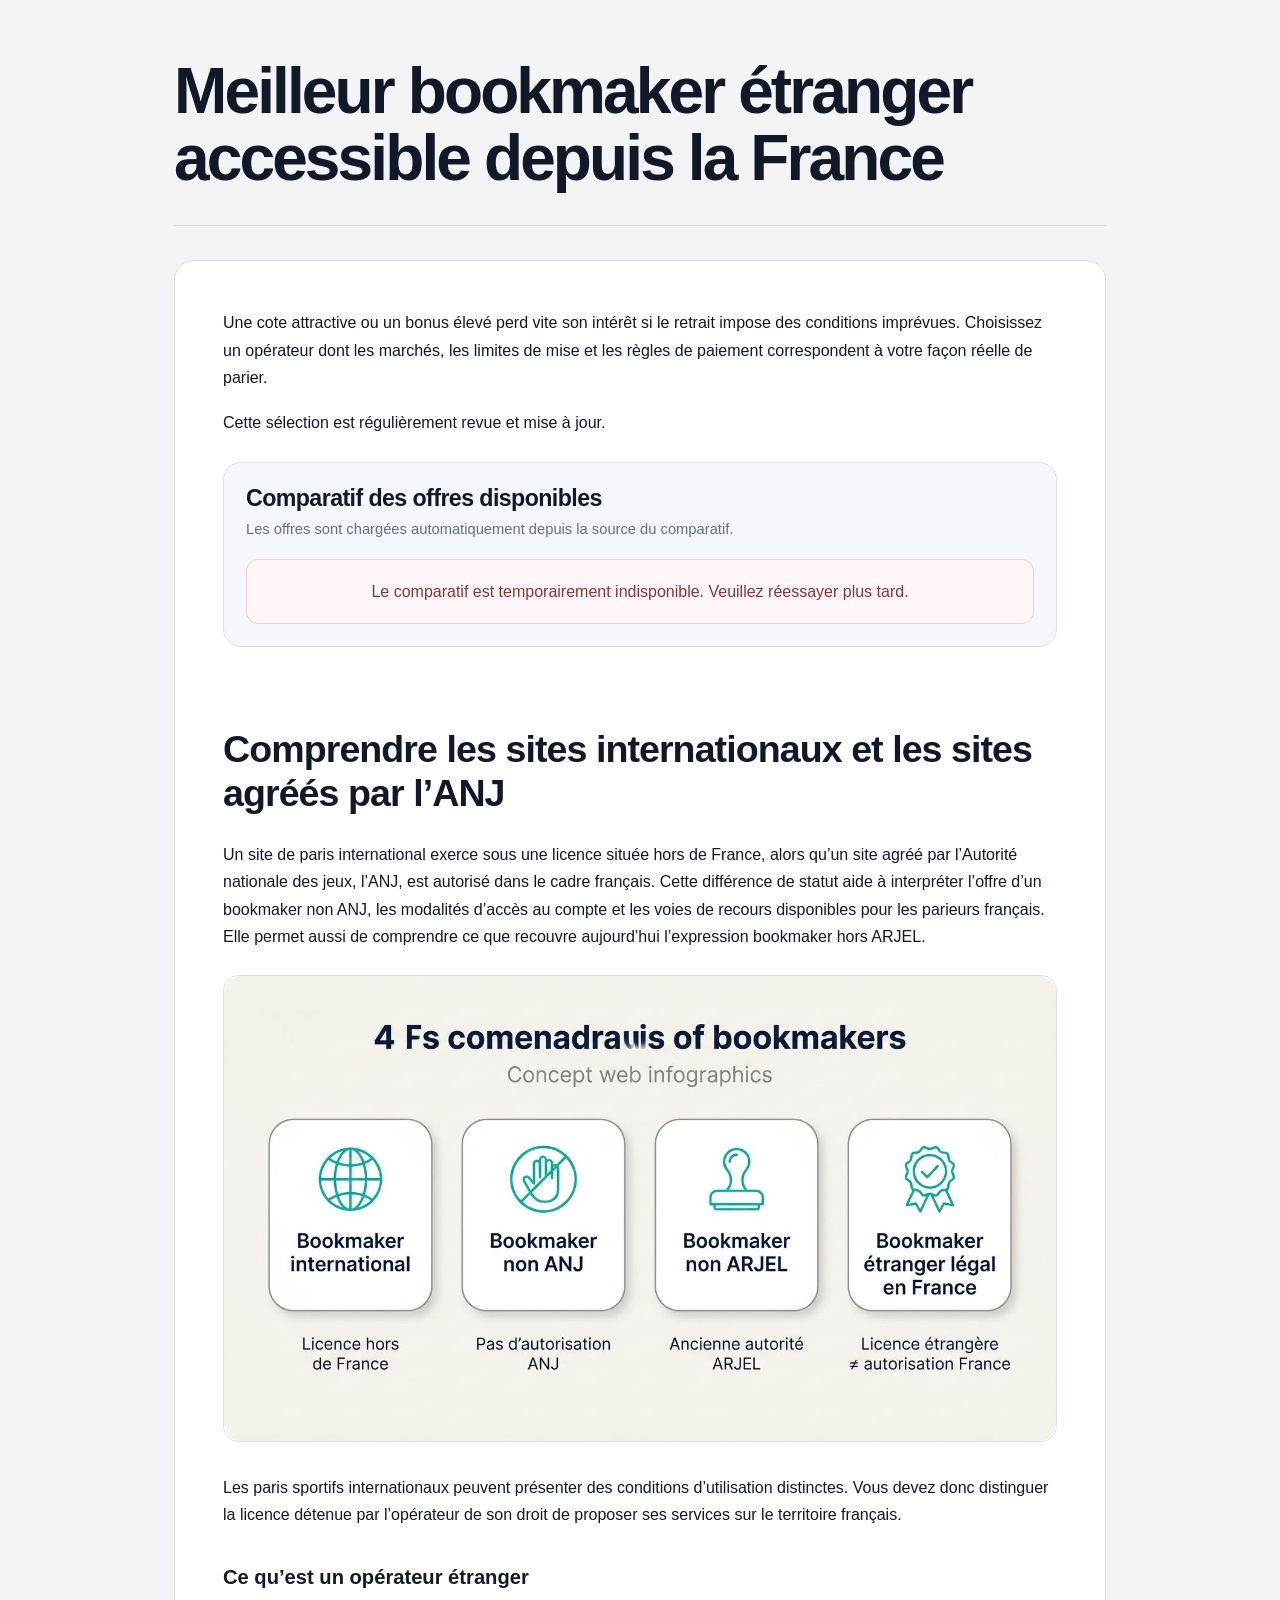
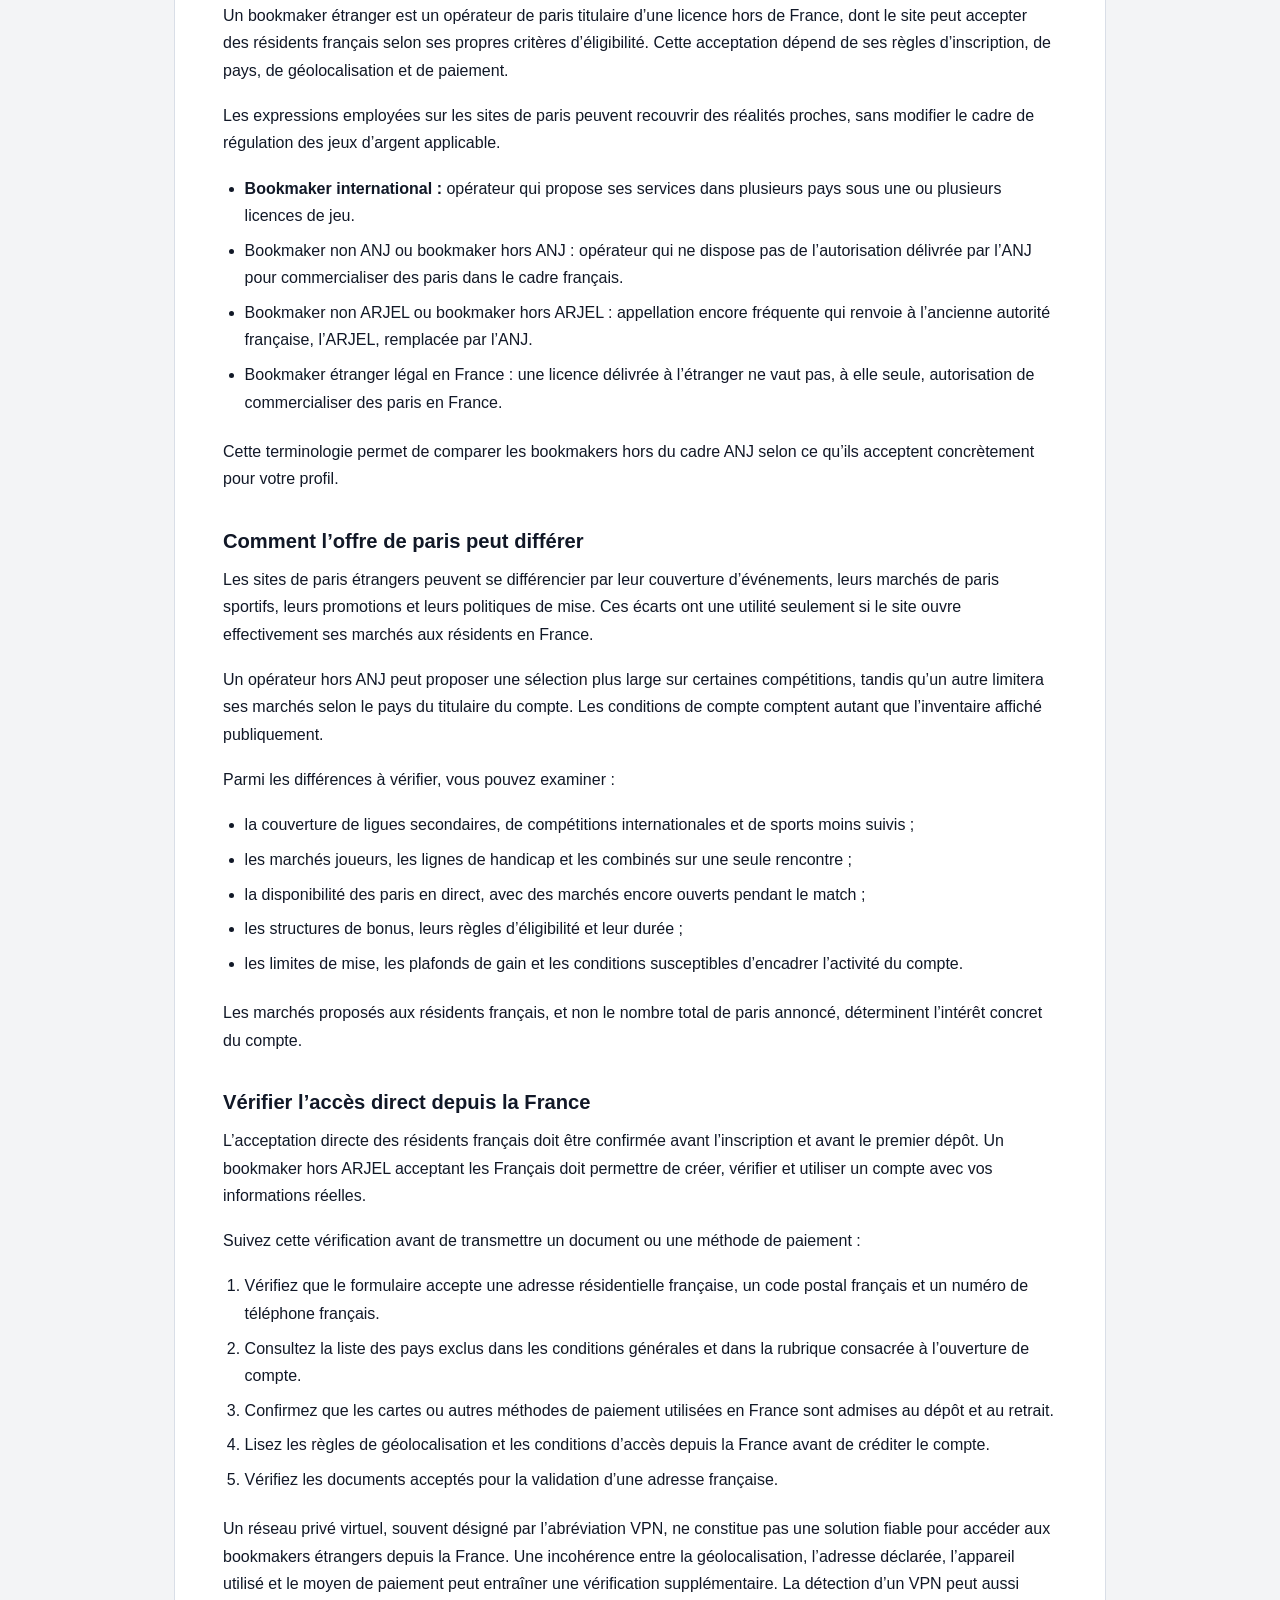
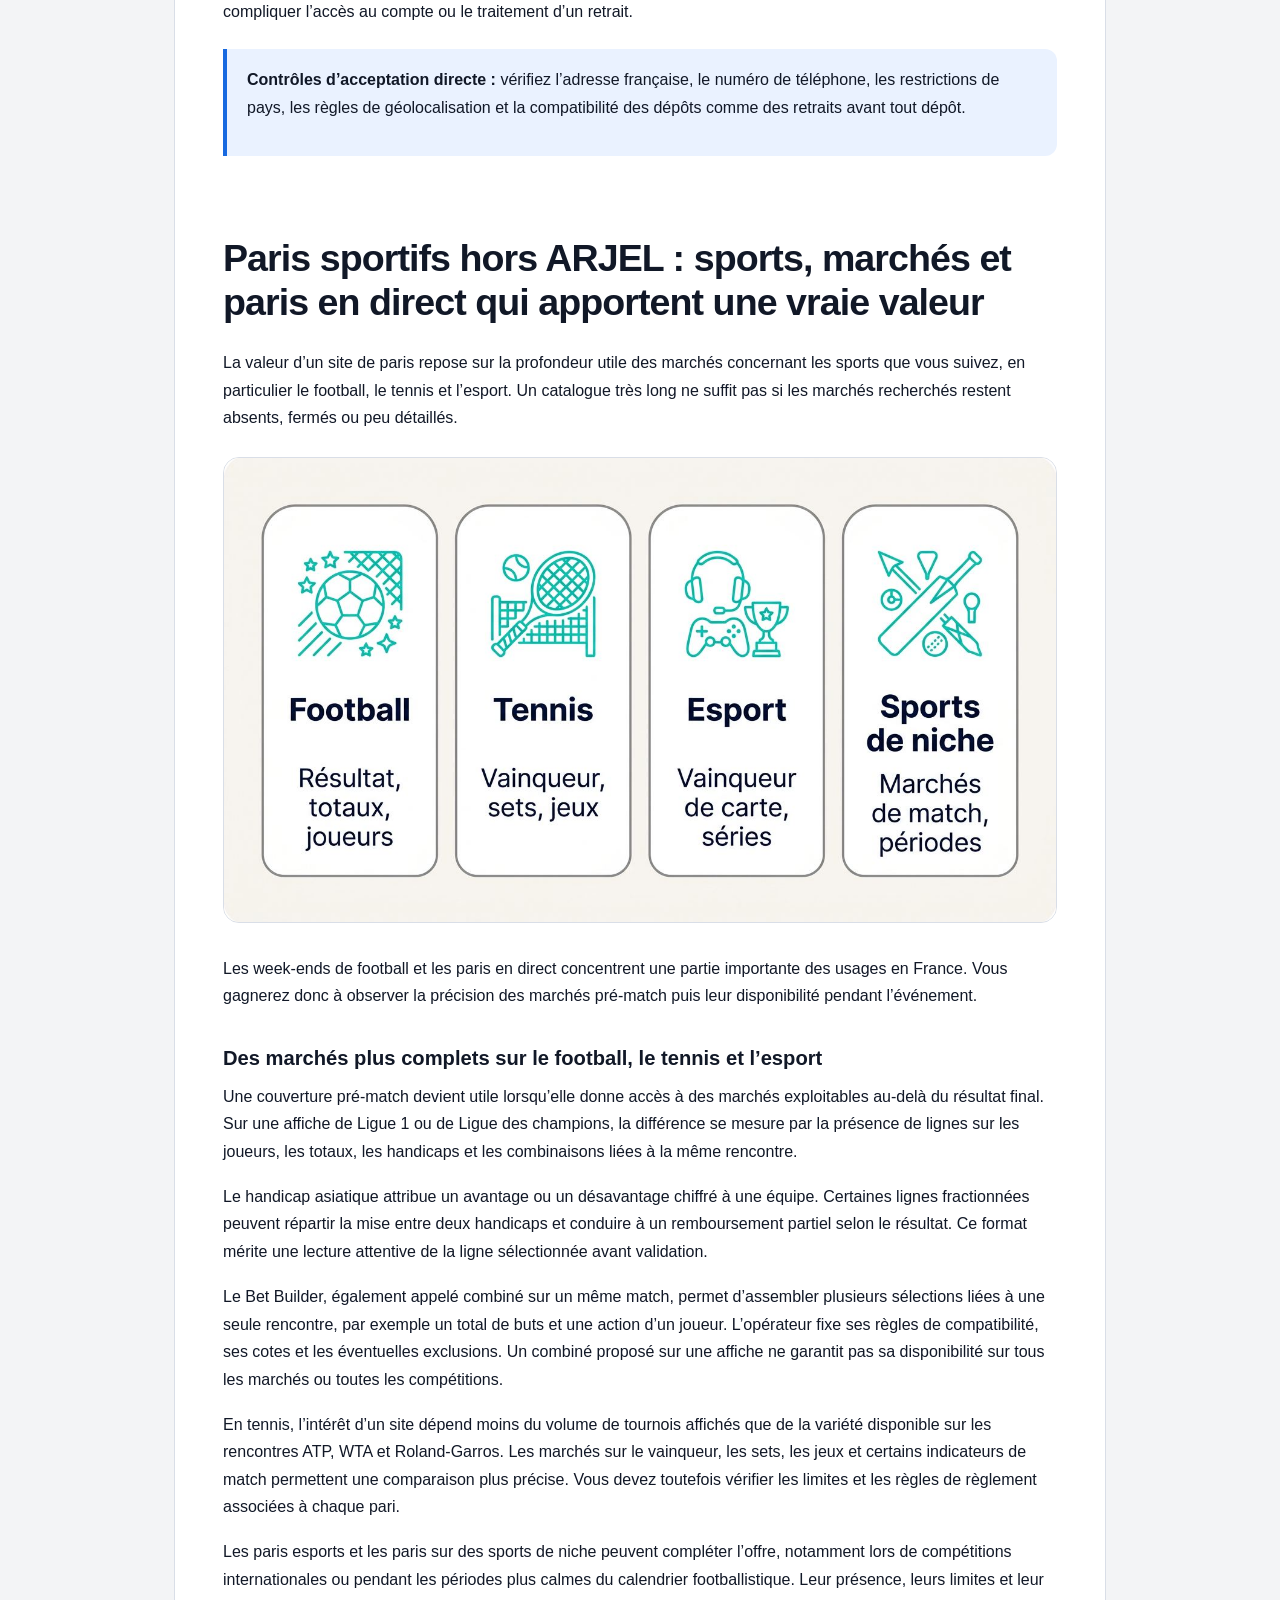
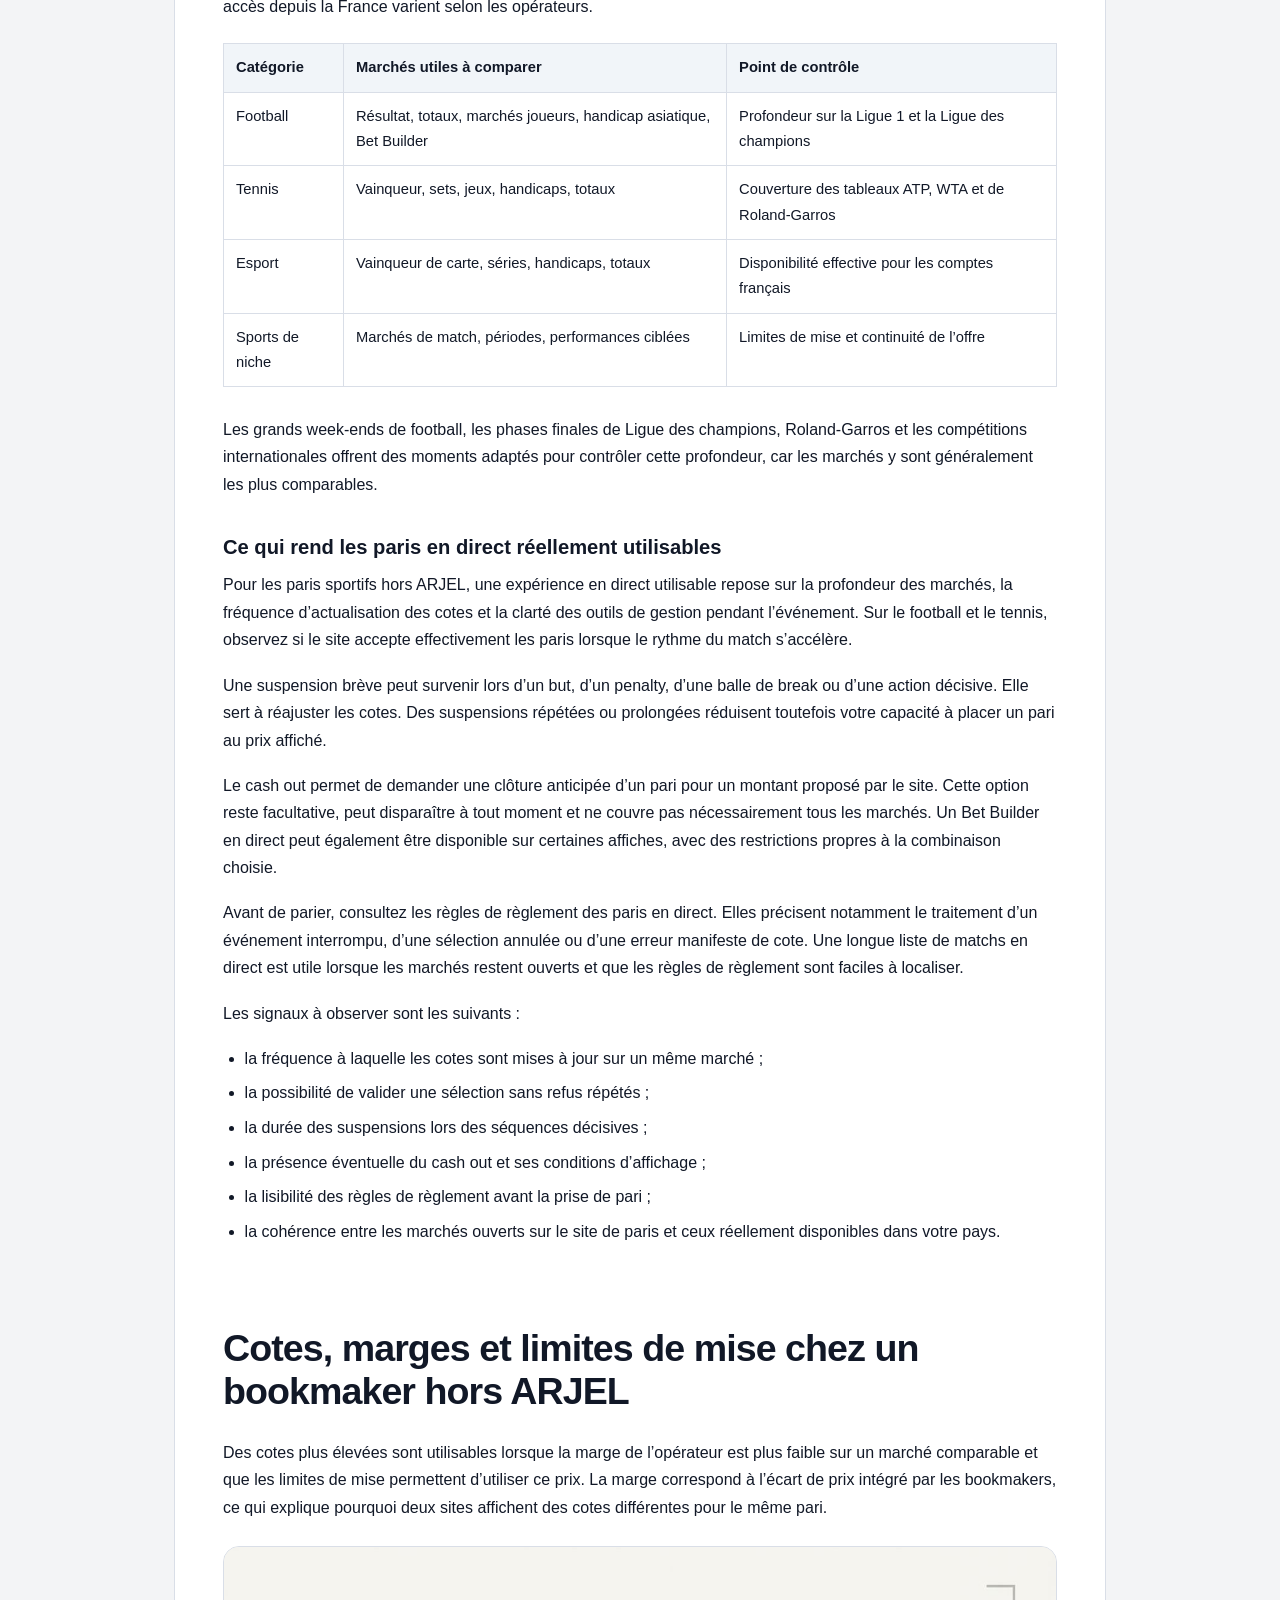
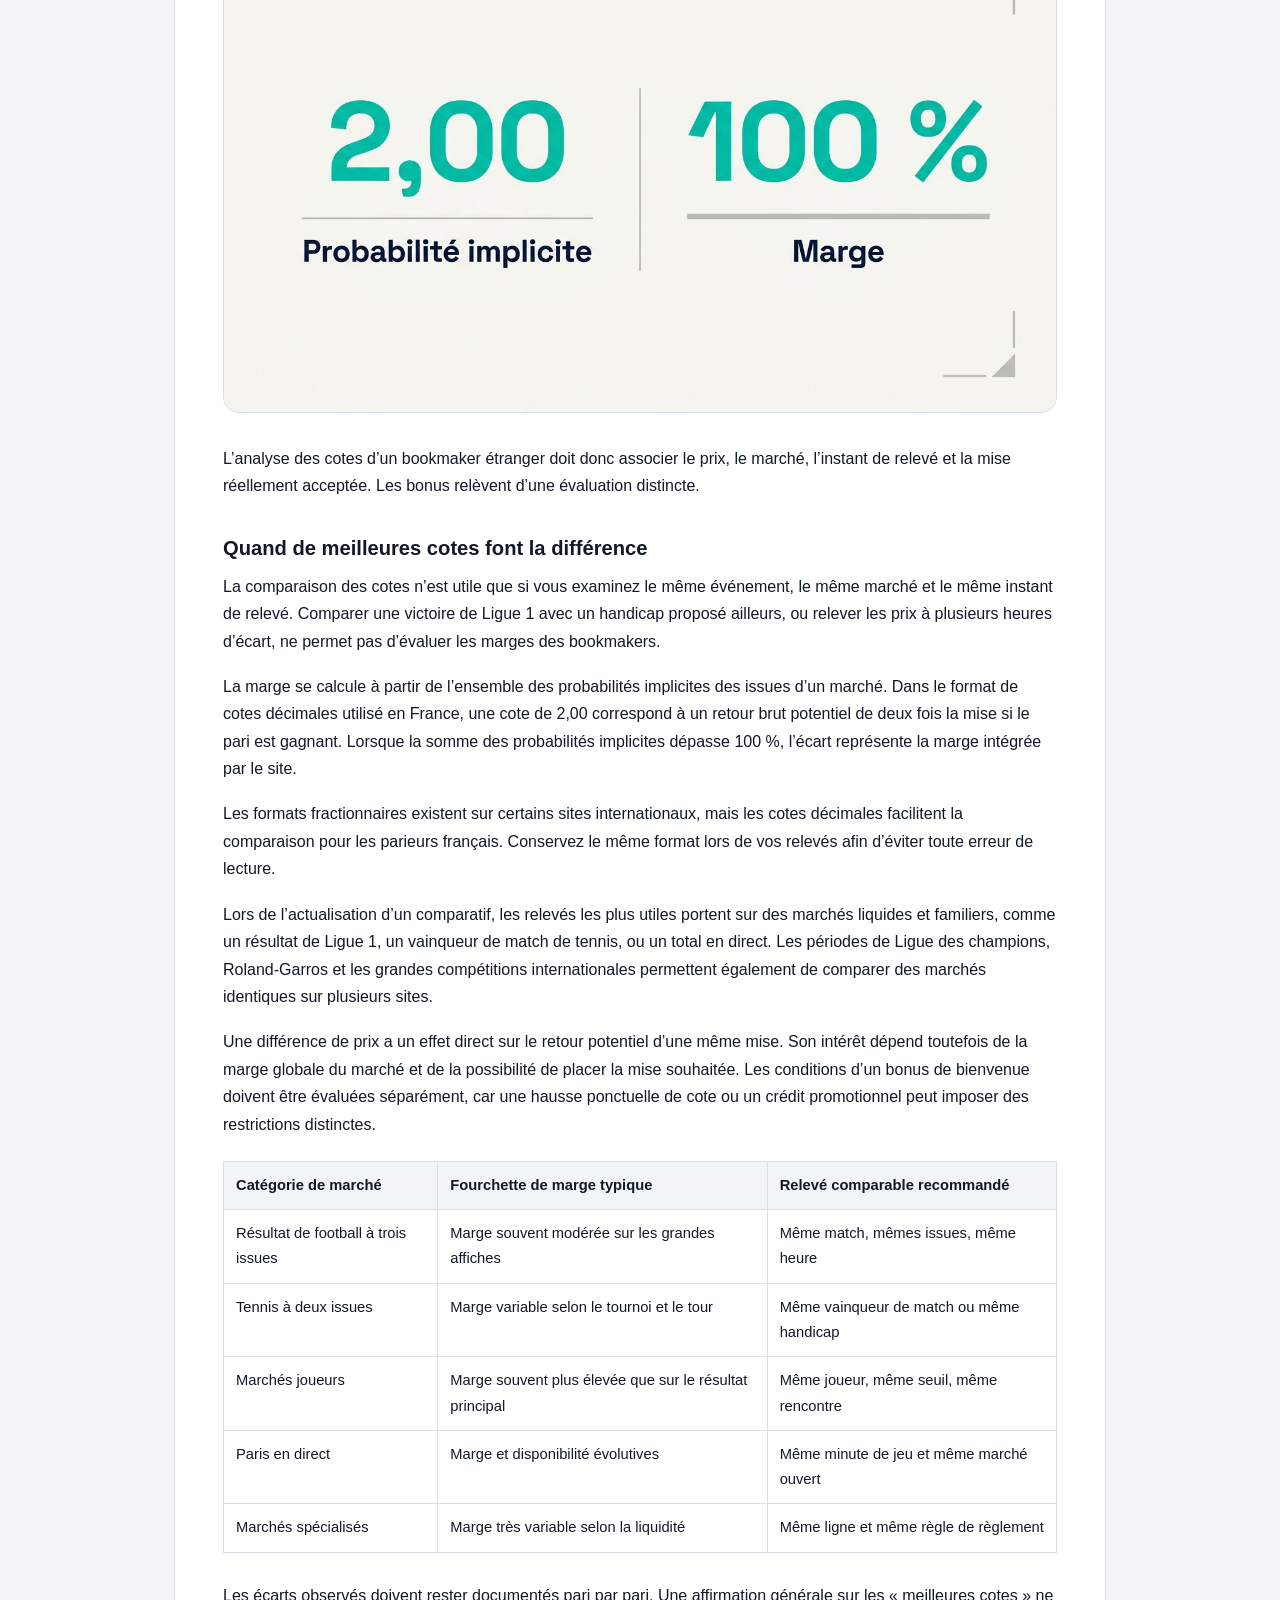
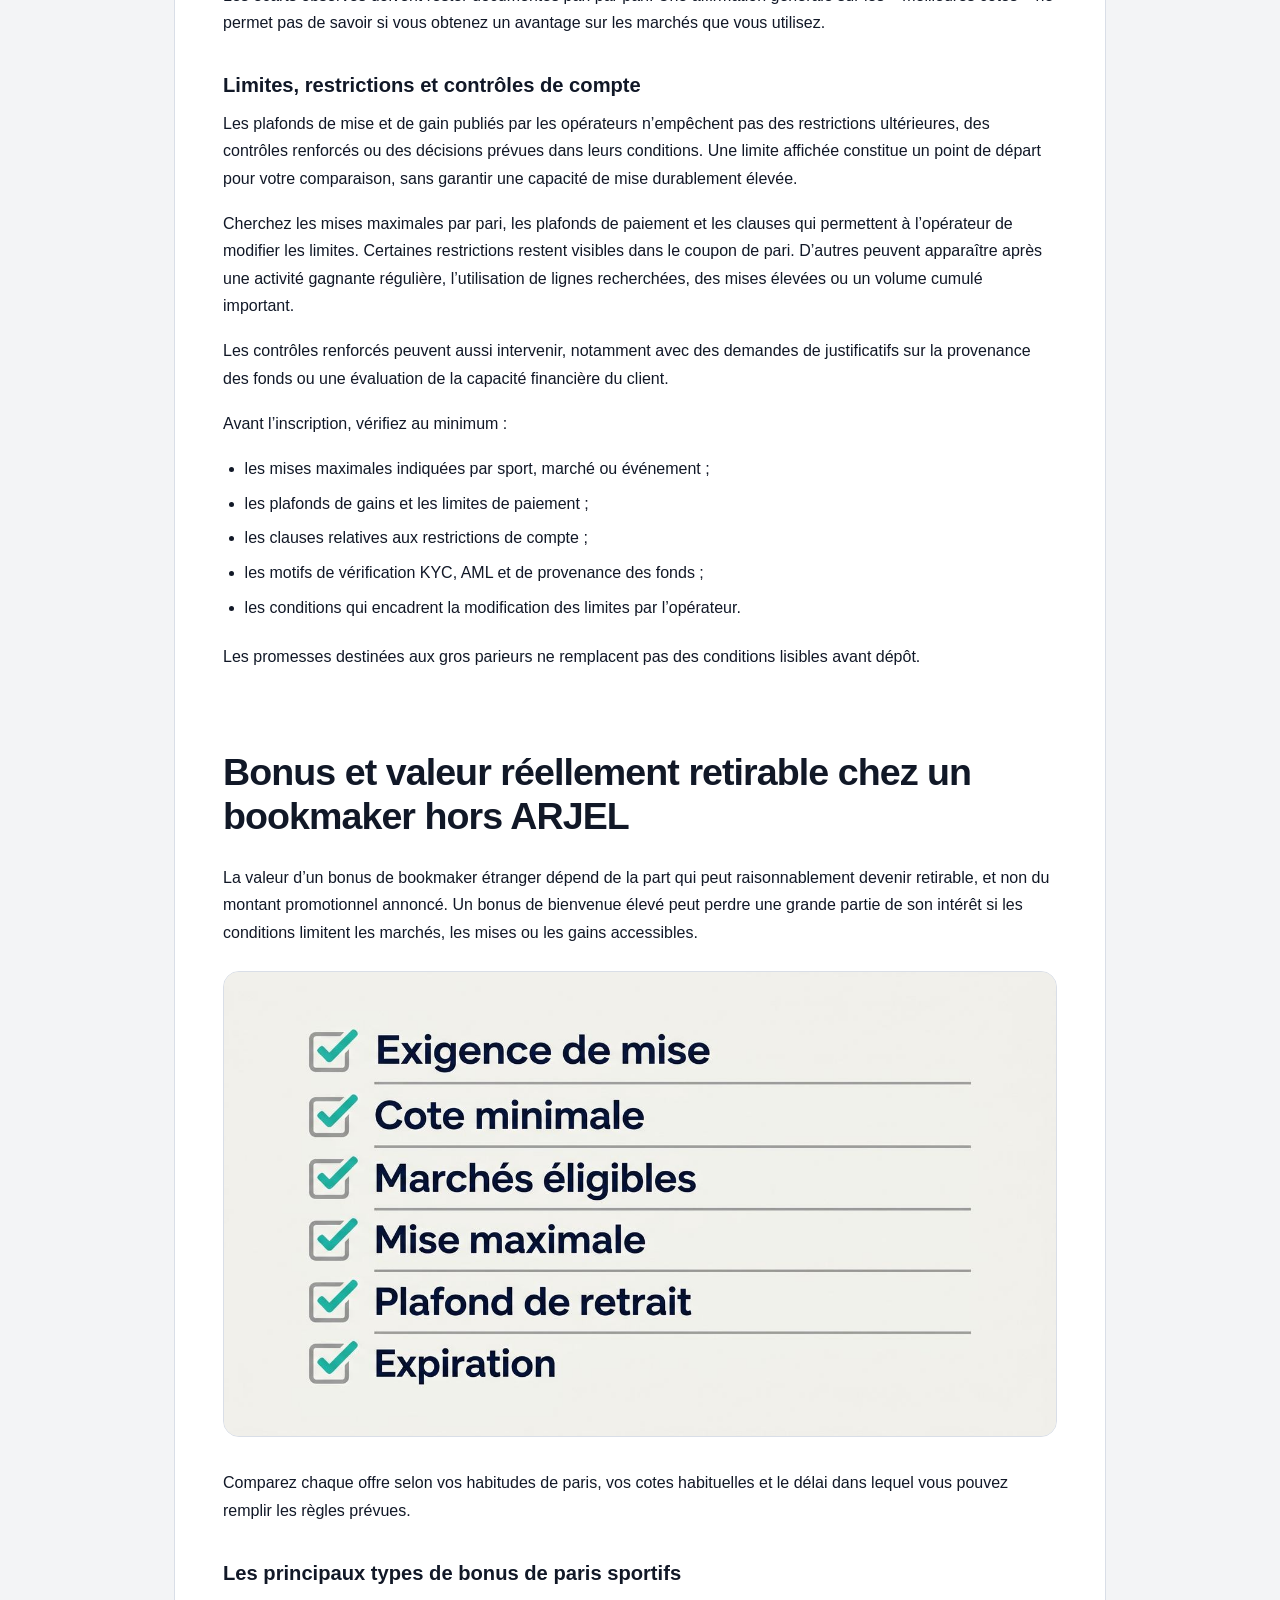
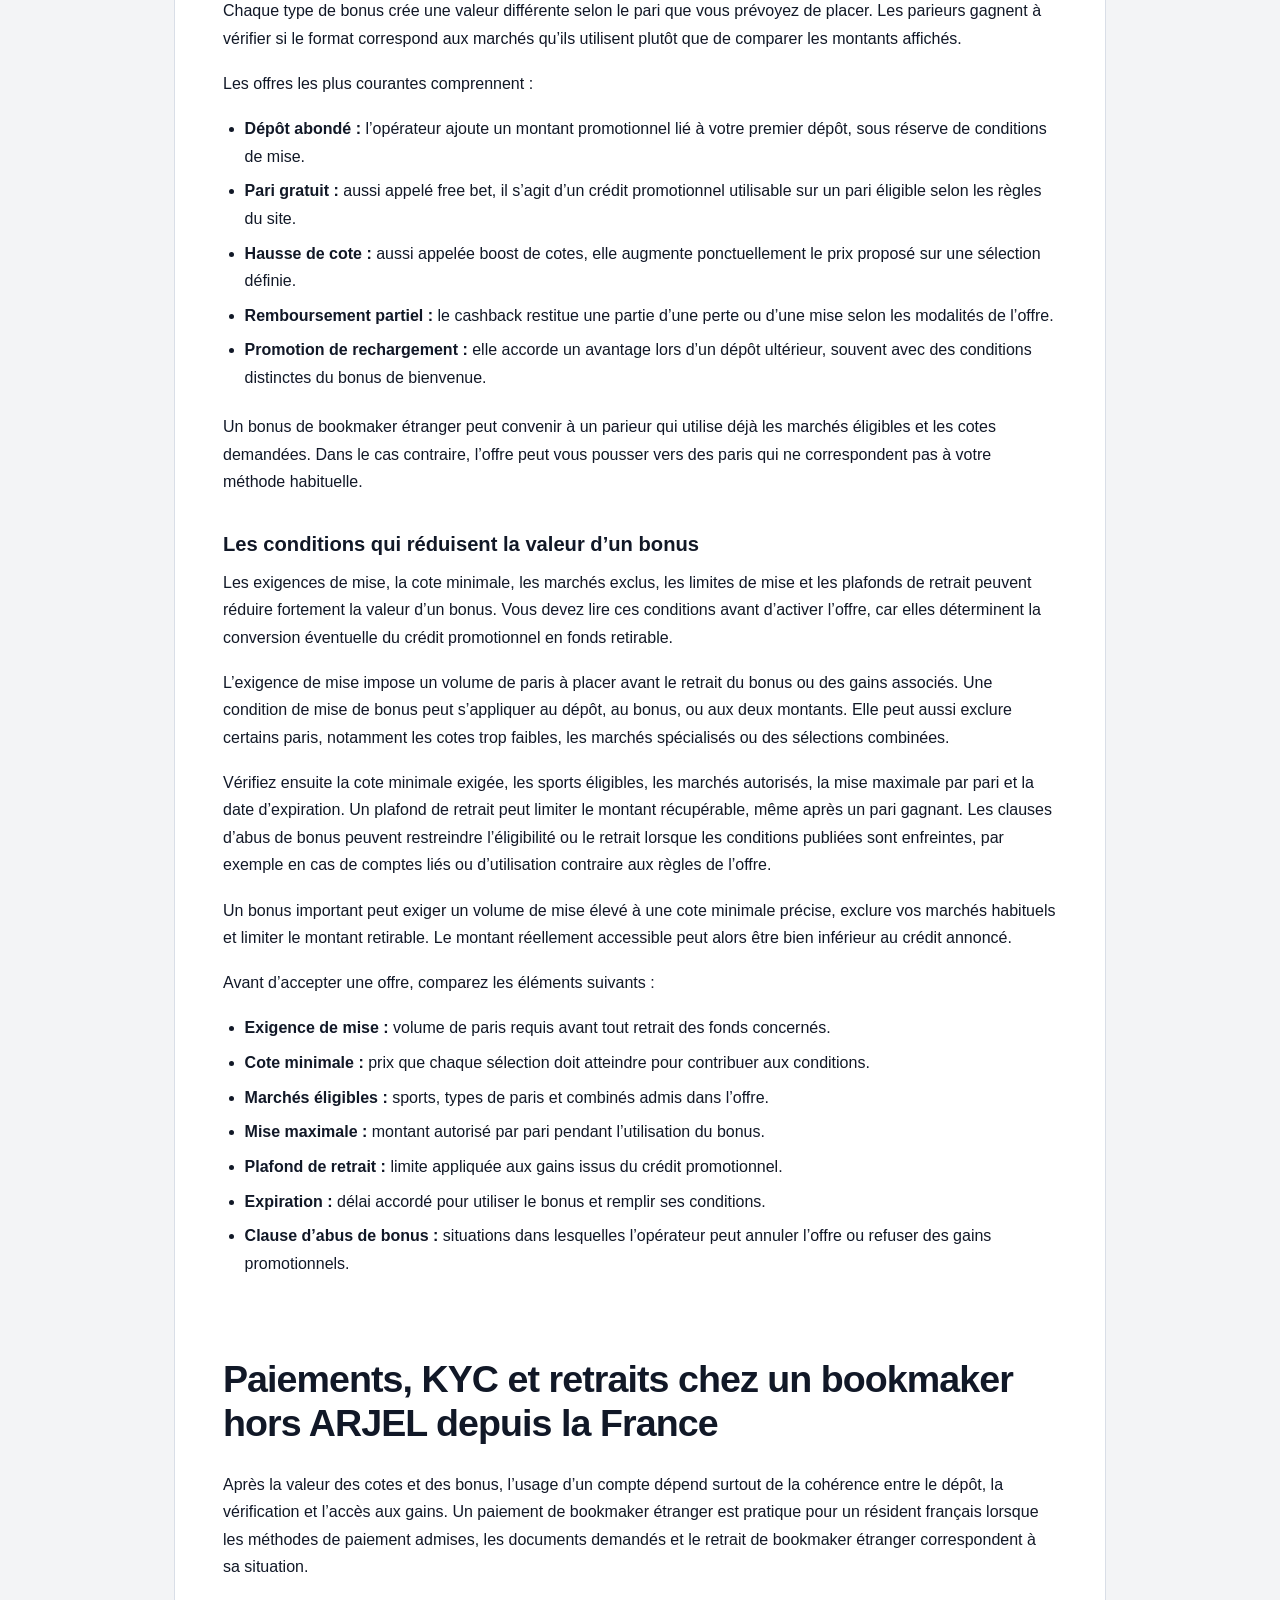
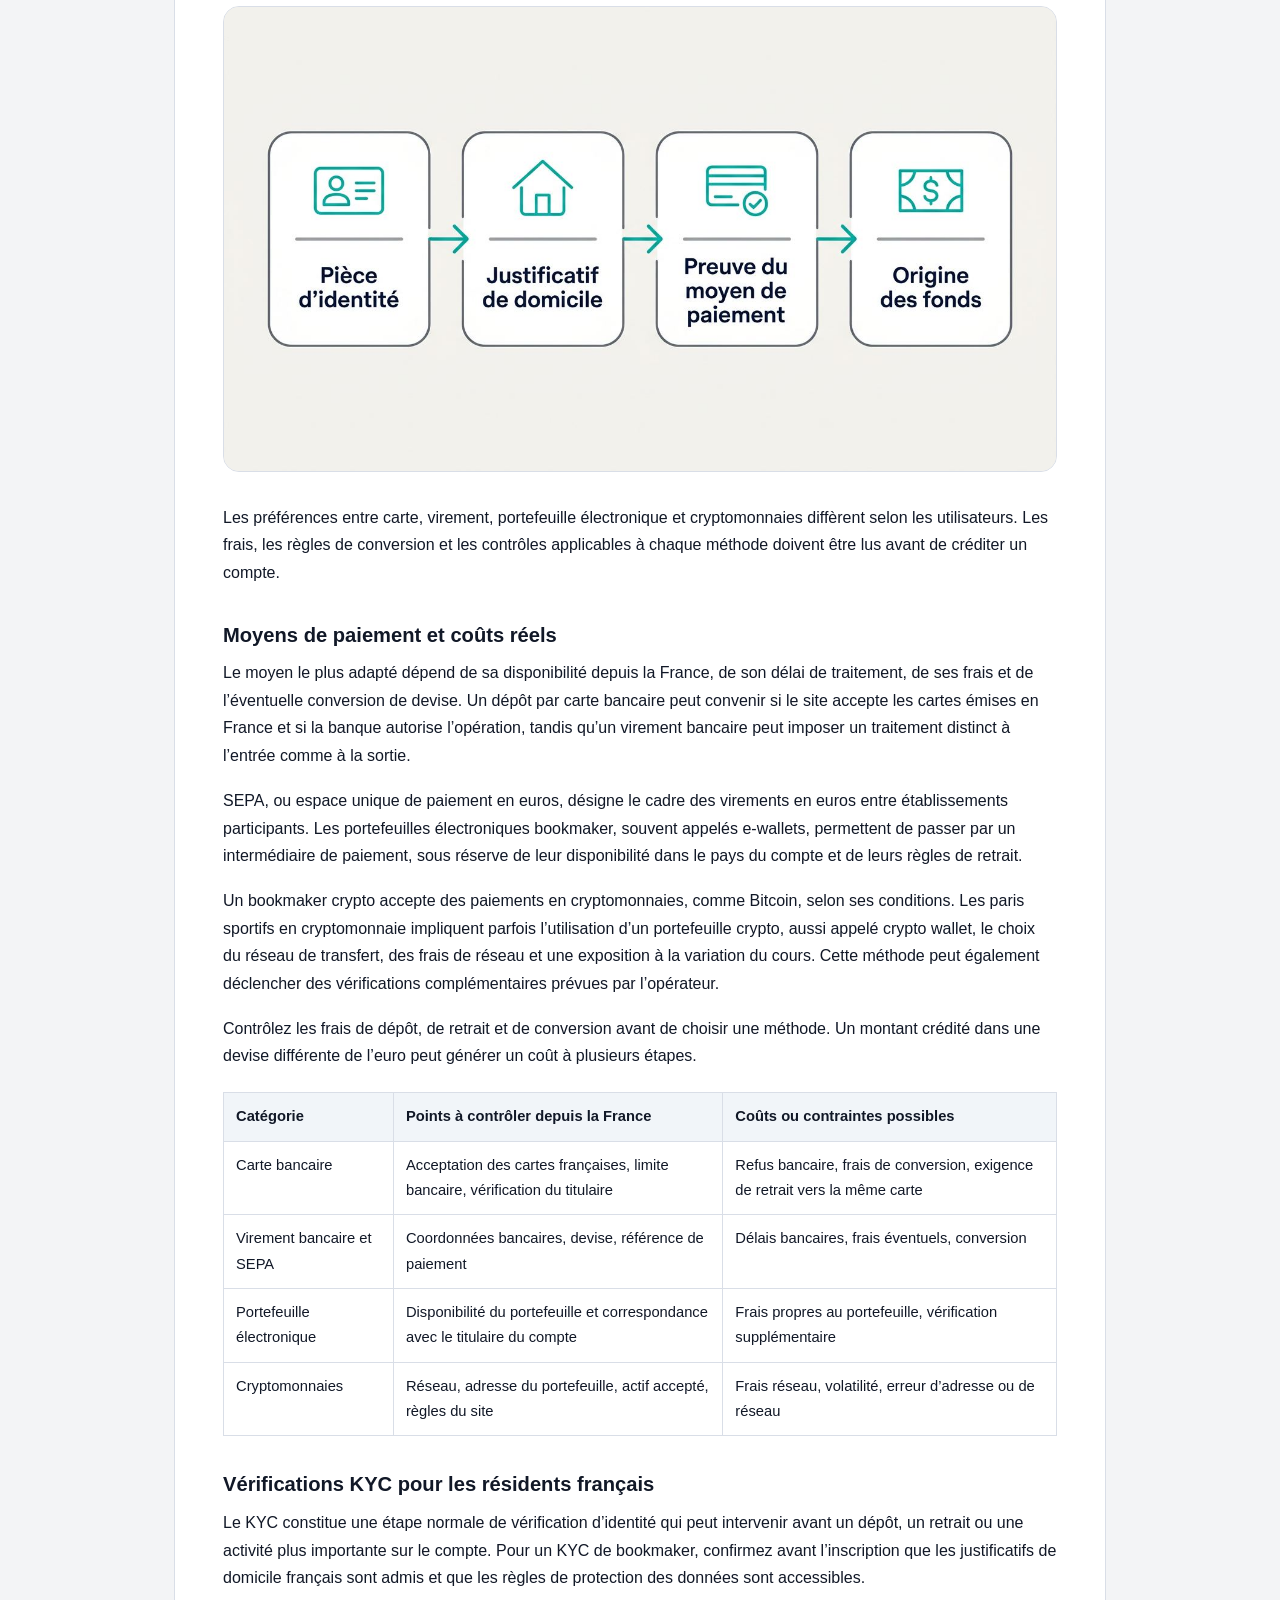
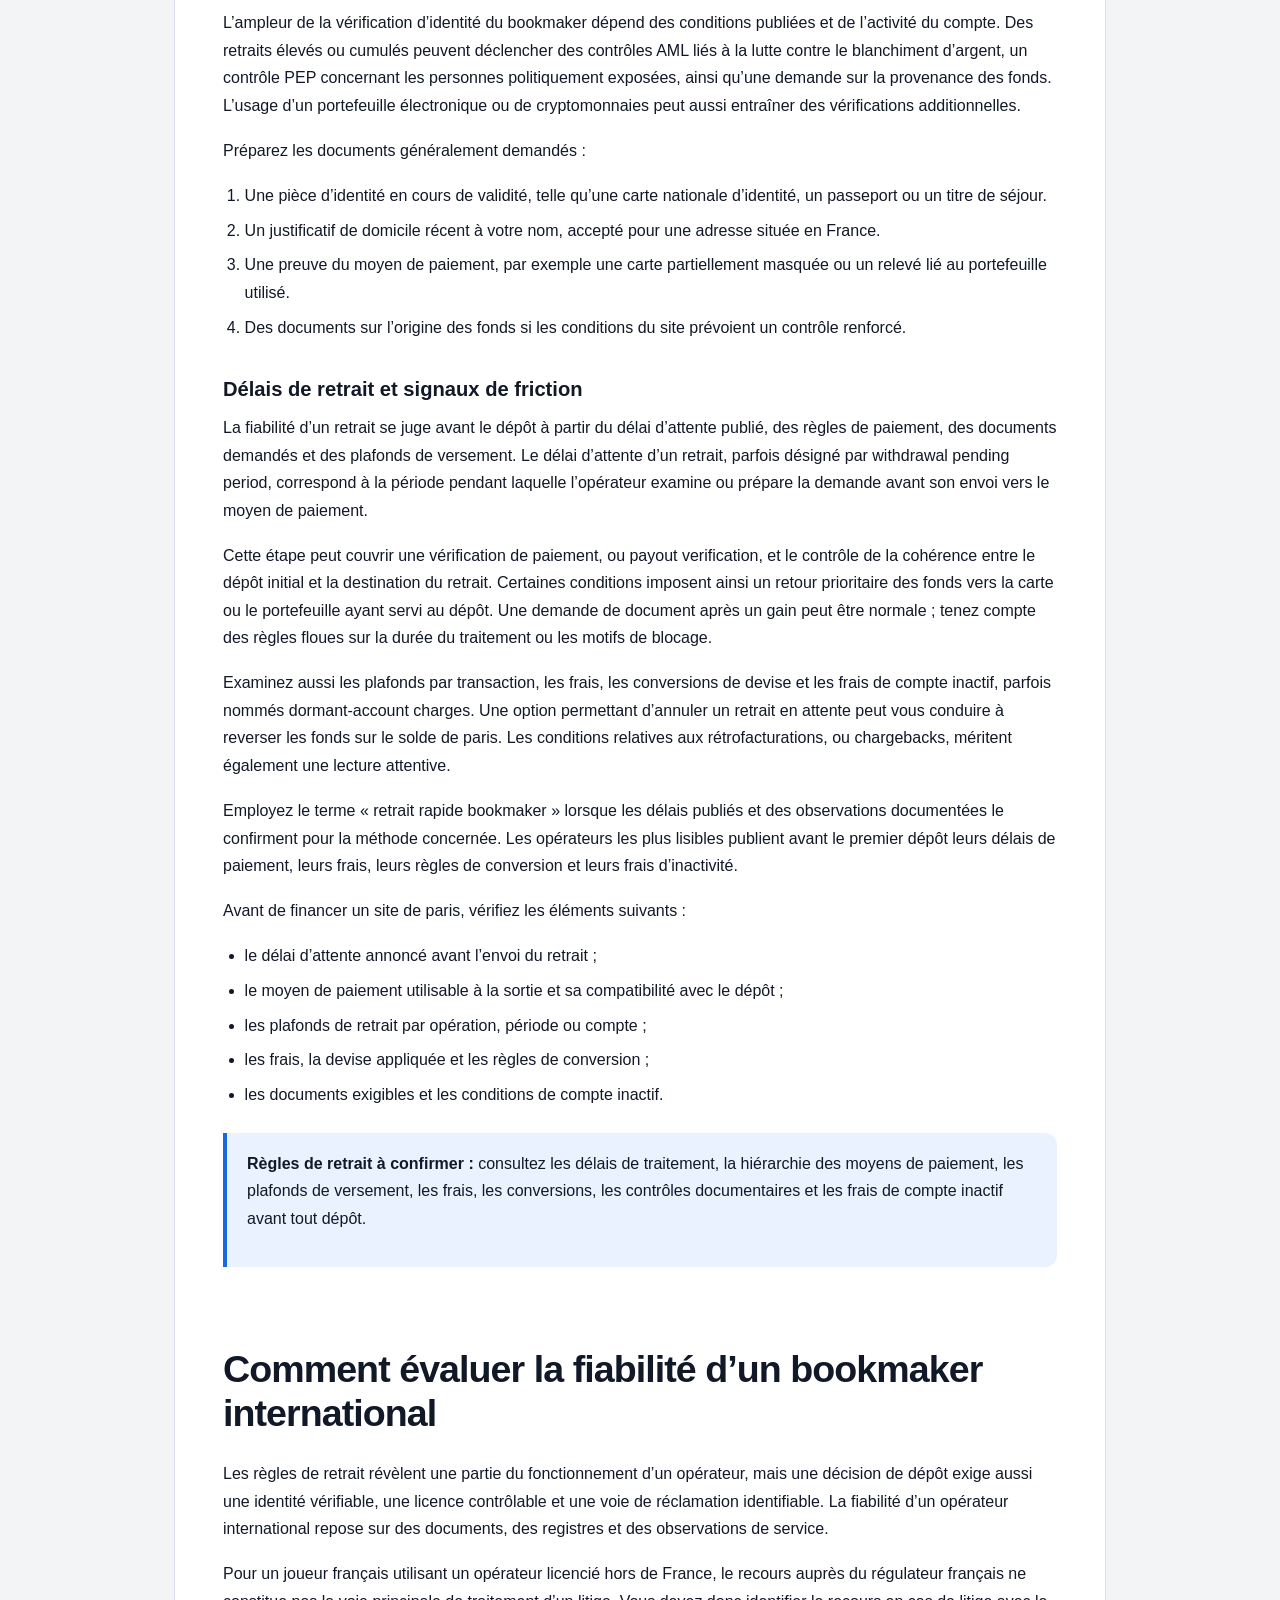
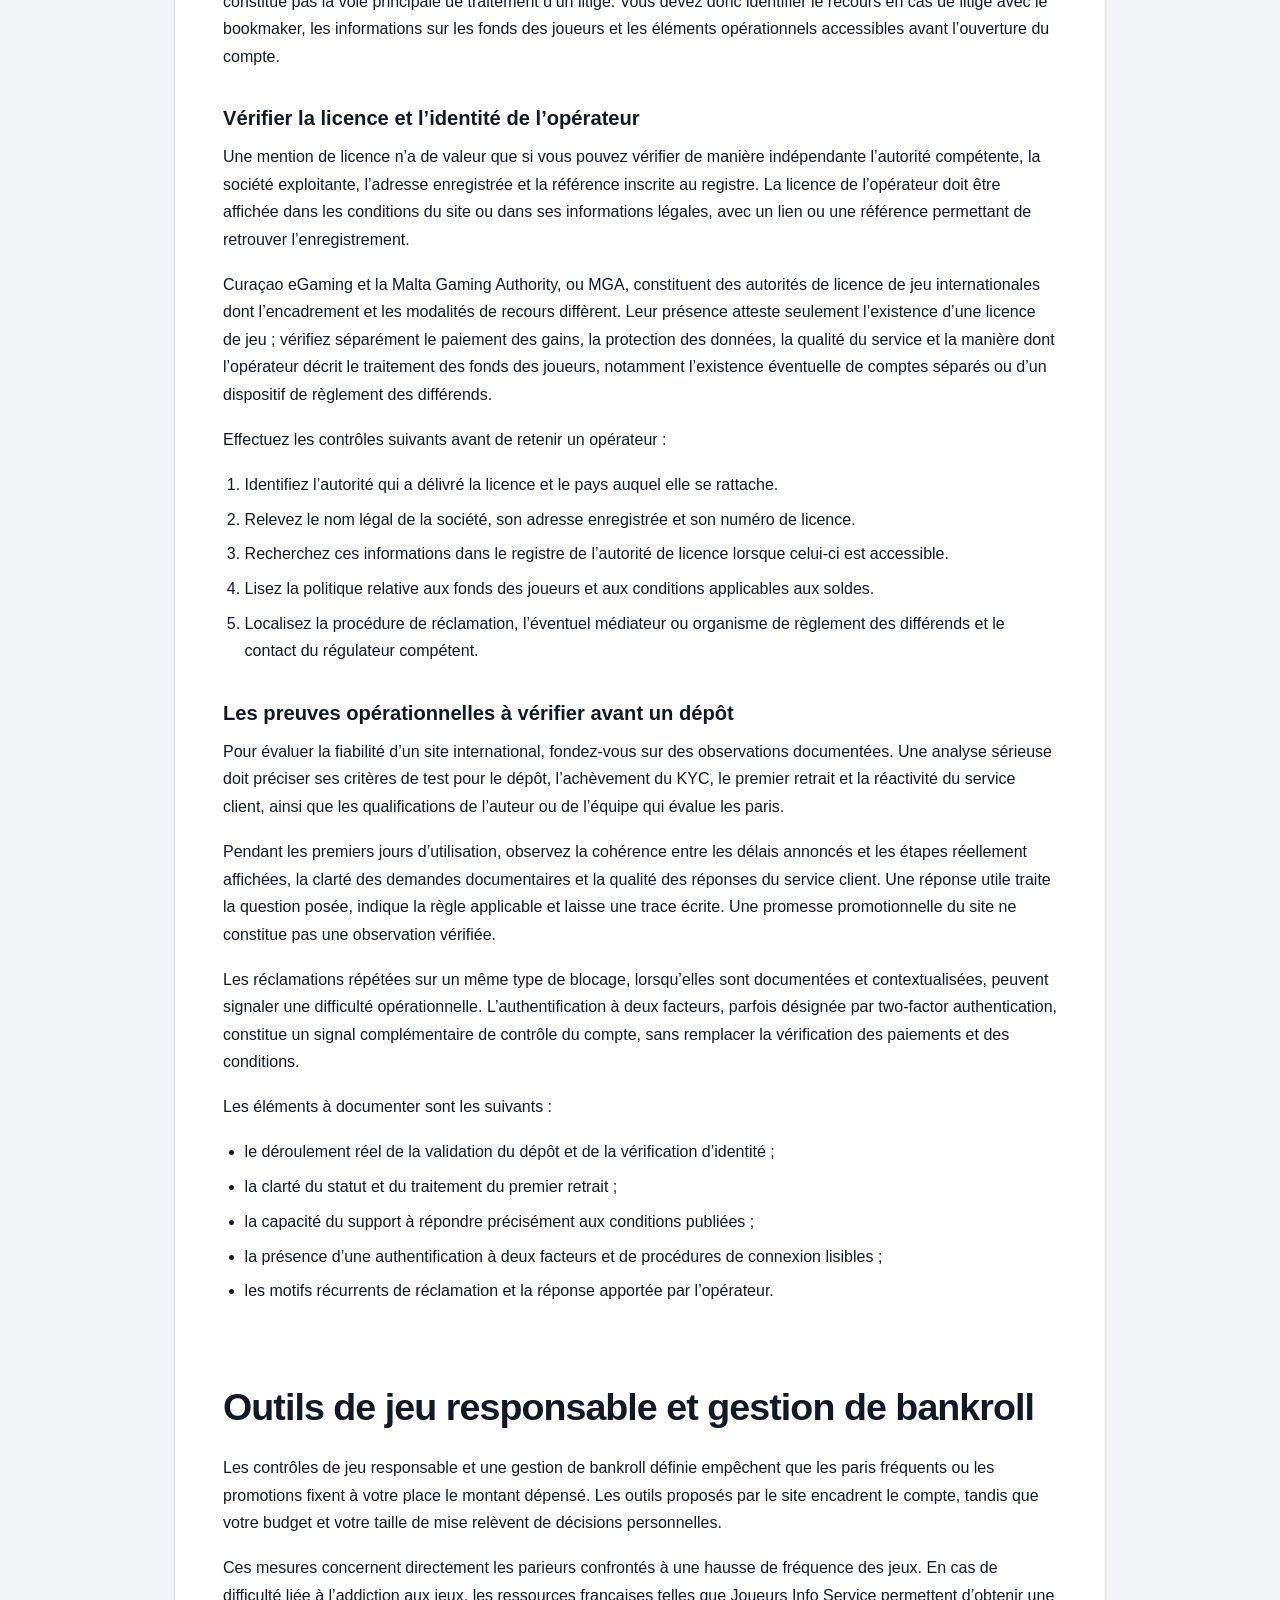
==== public/index.html @ ca01b7af "Add files via upload" ====
<!doctype html>
<html lang="fr">
<head>
<meta charset="utf-8">
<meta name="viewport" content="width=device-width,initial-scale=1">
<title>Meilleur bookmaker étranger accessible depuis la France</title>
<meta name="description" content="Guide français pour comparer les marchés, les cotes, les bonus, les paiements, le KYC et les conditions des opérateurs internationaux.">
<meta name="theme-color" content="#f5f3ec">
<link rel="canonical" href="./">
<meta property="og:type" content="article">
<meta property="og:title" content="Meilleur bookmaker étranger accessible depuis la France">
<meta property="og:description" content="Guide français pour comparer les marchés, les cotes, les bonus, les paiements, le KYC et les conditions des opérateurs internationaux.">
<meta property="og:image" content="assets/images/bookmaker-hors-arjel-anj-france.jpg">
<link rel="stylesheet" href="assets/css/site.css">
<script type="application/ld+json">{"@context":"https://schema.org","@type":"Article","headline":"Meilleur bookmaker étranger accessible depuis la France","description":"Guide français pour comparer les marchés, les cotes, les bonus, les paiements, le KYC et les conditions des opérateurs internationaux.","inLanguage":"fr-FR"}</script>
</head>
<body>
<a class="skip-link" href="#main">Aller au contenu</a>

<main id="main">
  <section class="page-lead">
    <h1>Meilleur bookmaker étranger accessible depuis la France</h1>
  </section>

  <article class="article">
    
<p>Une cote attractive ou un bonus élevé perd vite son intérêt si le retrait impose des conditions imprévues. Choisissez un opérateur dont les marchés, les limites de mise et les règles de paiement correspondent à votre façon réelle de parier.</p>
<p>Cette sélection est régulièrement revue et mise à jour.</p>

<section aria-labelledby="top-table-title" class="affiliate-top">
<div class="affiliate-heading">
<h2 id="top-table-title">Comparatif des offres disponibles</h2>
<p>Les offres sont chargées automatiquement depuis la source du comparatif.</p>
</div>
<div aria-live="polite" class="affiliate-list" id="affiliate-table">
<div class="affiliate-card skeleton-card">
<div class="skel skel-logo"></div><div class="skel skel-lines"></div>
<div class="skel skel-bonus"></div><div class="skel skel-button"></div>
</div>
<div class="affiliate-card skeleton-card">
<div class="skel skel-logo"></div><div class="skel skel-lines"></div>
<div class="skel skel-bonus"></div><div class="skel skel-button"></div>
</div>
<div class="affiliate-card skeleton-card">
<div class="skel skel-logo"></div><div class="skel skel-lines"></div>
<div class="skel skel-bonus"></div><div class="skel skel-button"></div>
</div>
</div>
</section>
<h2 id="comprendre-les-sites-internationaux-et-les-sites-agrees-par-l-anj">Comprendre les sites internationaux et les sites agréés par l’ANJ</h2>
<p>Un site de paris international exerce sous une licence située hors de France, alors qu’un site agréé par l’Autorité nationale des jeux, l’ANJ, est autorisé dans le cadre français. Cette différence de statut aide à interpréter l’offre d’un bookmaker non ANJ, les modalités d’accès au compte et les voies de recours disponibles pour les parieurs français. Elle permet aussi de comprendre ce que recouvre aujourd’hui l’expression bookmaker hors ARJEL.</p><figure class="article-image"><img alt="Comparaison entre opérateurs internationaux, opérateurs non ANJ et cadre français." decoding="async" fetchpriority="high" height="768" loading="eager" src="assets/images/bookmaker-hors-arjel-anj-france.jpg" width="1365"/></figure>
<p>Les paris sportifs internationaux peuvent présenter des conditions d’utilisation distinctes. Vous devez donc distinguer la licence détenue par l’opérateur de son droit de proposer ses services sur le territoire français.</p>
<h3 id="ce-qu-est-un-operateur-etranger">Ce qu’est un opérateur étranger</h3>
<p>Un bookmaker étranger est un opérateur de paris titulaire d’une licence hors de France, dont le site peut accepter des résidents français selon ses propres critères d’éligibilité. Cette acceptation dépend de ses règles d’inscription, de pays, de géolocalisation et de paiement.</p>
<p>Les expressions employées sur les sites de paris peuvent recouvrir des réalités proches, sans modifier le cadre de régulation des jeux d’argent applicable.</p>
<ul>
<li><strong>Bookmaker international :</strong> opérateur qui propose ses services dans plusieurs pays sous une ou plusieurs licences de jeu.</li>
<li>Bookmaker non ANJ ou bookmaker hors ANJ : opérateur qui ne dispose pas de l’autorisation délivrée par l’ANJ pour commercialiser des paris dans le cadre français.</li>
<li>Bookmaker non ARJEL ou bookmaker hors ARJEL : appellation encore fréquente qui renvoie à l’ancienne autorité française, l’ARJEL, remplacée par l’ANJ.</li>
<li>Bookmaker étranger légal en France : une licence délivrée à l’étranger ne vaut pas, à elle seule, autorisation de commercialiser des paris en France.</li>
</ul>
<p>Cette terminologie permet de comparer les bookmakers hors du cadre ANJ selon ce qu’ils acceptent concrètement pour votre profil.</p>
<h3 id="comment-l-offre-de-paris-peut-differer">Comment l’offre de paris peut différer</h3>
<p>Les sites de paris étrangers peuvent se différencier par leur couverture d’événements, leurs marchés de paris sportifs, leurs promotions et leurs politiques de mise. Ces écarts ont une utilité seulement si le site ouvre effectivement ses marchés aux résidents en France.</p>
<p>Un opérateur hors ANJ peut proposer une sélection plus large sur certaines compétitions, tandis qu’un autre limitera ses marchés selon le pays du titulaire du compte. Les conditions de compte comptent autant que l’inventaire affiché publiquement.</p>
<p>Parmi les différences à vérifier, vous pouvez examiner :</p>
<ul>
<li>la couverture de ligues secondaires, de compétitions internationales et de sports moins suivis ;</li>
<li>les marchés joueurs, les lignes de handicap et les combinés sur une seule rencontre ;</li>
<li>la disponibilité des paris en direct, avec des marchés encore ouverts pendant le match ;</li>
<li>les structures de bonus, leurs règles d’éligibilité et leur durée ;</li>
<li>les limites de mise, les plafonds de gain et les conditions susceptibles d’encadrer l’activité du compte.</li>
</ul>
<p>Les marchés proposés aux résidents français, et non le nombre total de paris annoncé, déterminent l’intérêt concret du compte.</p>
<h3 id="verifier-l-acces-direct-depuis-la-france">Vérifier l’accès direct depuis la France</h3>
<p>L’acceptation directe des résidents français doit être confirmée avant l’inscription et avant le premier dépôt. Un bookmaker hors ARJEL acceptant les Français doit permettre de créer, vérifier et utiliser un compte avec vos informations réelles.</p>
<p>Suivez cette vérification avant de transmettre un document ou une méthode de paiement :</p>
<ol>
<li>Vérifiez que le formulaire accepte une adresse résidentielle française, un code postal français et un numéro de téléphone français.</li>
<li>Consultez la liste des pays exclus dans les conditions générales et dans la rubrique consacrée à l’ouverture de compte.</li>
<li>Confirmez que les cartes ou autres méthodes de paiement utilisées en France sont admises au dépôt et au retrait.</li>
<li>Lisez les règles de géolocalisation et les conditions d’accès depuis la France avant de créditer le compte.</li>
<li>Vérifiez les documents acceptés pour la validation d’une adresse française.</li>
</ol>
<p>Un réseau privé virtuel, souvent désigné par l’abréviation VPN, ne constitue pas une solution fiable pour accéder aux bookmakers étrangers depuis la France. Une incohérence entre la géolocalisation, l’adresse déclarée, l’appareil utilisé et le moyen de paiement peut entraîner une vérification supplémentaire. La détection d’un VPN peut aussi compliquer l’accès au compte ou le traitement d’un retrait.</p>
<blockquote>
<p><strong>Contrôles d’acceptation directe :</strong> vérifiez l’adresse française, le numéro de téléphone, les restrictions de pays, les règles de géolocalisation et la compatibilité des dépôts comme des retraits avant tout dépôt.</p>
</blockquote>
<h2 id="paris-sportifs-hors-arjel-sports-marches-et-paris-en-direct-qui-apportent-une-vraie-valeur">Paris sportifs hors ARJEL : sports, marchés et paris en direct qui apportent une vraie valeur</h2>
<p>La valeur d’un site de paris repose sur la profondeur utile des marchés concernant les sports que vous suivez, en particulier le football, le tennis et l’esport. Un catalogue très long ne suffit pas si les marchés recherchés restent absents, fermés ou peu détaillés.</p><figure class="article-image"><img alt="Comparaison des marchés disponibles sur le football, le tennis, l’esport et les sports de niche." decoding="async" height="768" loading="lazy" src="assets/images/paris-sportifs-hors-arjel-sports-marches-direct.jpg" width="1365"/></figure>
<p>Les week-ends de football et les paris en direct concentrent une partie importante des usages en France. Vous gagnerez donc à observer la précision des marchés pré-match puis leur disponibilité pendant l’événement.</p>
<h3 id="des-marches-plus-complets-sur-le-football-le-tennis-et-l-esport">Des marchés plus complets sur le football, le tennis et l’esport</h3>
<p>Une couverture pré-match devient utile lorsqu’elle donne accès à des marchés exploitables au-delà du résultat final. Sur une affiche de Ligue 1 ou de Ligue des champions, la différence se mesure par la présence de lignes sur les joueurs, les totaux, les handicaps et les combinaisons liées à la même rencontre.</p>
<p>Le handicap asiatique attribue un avantage ou un désavantage chiffré à une équipe. Certaines lignes fractionnées peuvent répartir la mise entre deux handicaps et conduire à un remboursement partiel selon le résultat. Ce format mérite une lecture attentive de la ligne sélectionnée avant validation.</p>
<p>Le Bet Builder, également appelé combiné sur un même match, permet d’assembler plusieurs sélections liées à une seule rencontre, par exemple un total de buts et une action d’un joueur. L’opérateur fixe ses règles de compatibilité, ses cotes et les éventuelles exclusions. Un combiné proposé sur une affiche ne garantit pas sa disponibilité sur tous les marchés ou toutes les compétitions.</p>
<p>En tennis, l’intérêt d’un site dépend moins du volume de tournois affichés que de la variété disponible sur les rencontres ATP, WTA et Roland-Garros. Les marchés sur le vainqueur, les sets, les jeux et certains indicateurs de match permettent une comparaison plus précise. Vous devez toutefois vérifier les limites et les règles de règlement associées à chaque pari.</p>
<p>Les paris esports et les paris sur des sports de niche peuvent compléter l’offre, notamment lors de compétitions internationales ou pendant les périodes plus calmes du calendrier footballistique. Leur présence, leurs limites et leur accès depuis la France varient selon les opérateurs.</p>
<table>
<thead>
<tr>
<th>Catégorie</th>
<th>Marchés utiles à comparer</th>
<th>Point de contrôle</th>
</tr>
</thead>
<tbody>
<tr>
<td>Football</td>
<td>Résultat, totaux, marchés joueurs, handicap asiatique, Bet Builder</td>
<td>Profondeur sur la Ligue 1 et la Ligue des champions</td>
</tr>
<tr>
<td>Tennis</td>
<td>Vainqueur, sets, jeux, handicaps, totaux</td>
<td>Couverture des tableaux ATP, WTA et de Roland-Garros</td>
</tr>
<tr>
<td>Esport</td>
<td>Vainqueur de carte, séries, handicaps, totaux</td>
<td>Disponibilité effective pour les comptes français</td>
</tr>
<tr>
<td>Sports de niche</td>
<td>Marchés de match, périodes, performances ciblées</td>
<td>Limites de mise et continuité de l’offre</td>
</tr>
</tbody>
</table>
<p>Les grands week-ends de football, les phases finales de Ligue des champions, Roland-Garros et les compétitions internationales offrent des moments adaptés pour contrôler cette profondeur, car les marchés y sont généralement les plus comparables.</p>
<h3 id="ce-qui-rend-les-paris-en-direct-reellement-utilisables">Ce qui rend les paris en direct réellement utilisables</h3>
<p>Pour les paris sportifs hors ARJEL, une expérience en direct utilisable repose sur la profondeur des marchés, la fréquence d’actualisation des cotes et la clarté des outils de gestion pendant l’événement. Sur le football et le tennis, observez si le site accepte effectivement les paris lorsque le rythme du match s’accélère.</p>
<p>Une suspension brève peut survenir lors d’un but, d’un penalty, d’une balle de break ou d’une action décisive. Elle sert à réajuster les cotes. Des suspensions répétées ou prolongées réduisent toutefois votre capacité à placer un pari au prix affiché.</p>
<p>Le cash out permet de demander une clôture anticipée d’un pari pour un montant proposé par le site. Cette option reste facultative, peut disparaître à tout moment et ne couvre pas nécessairement tous les marchés. Un Bet Builder en direct peut également être disponible sur certaines affiches, avec des restrictions propres à la combinaison choisie.</p>
<p>Avant de parier, consultez les règles de règlement des paris en direct. Elles précisent notamment le traitement d’un événement interrompu, d’une sélection annulée ou d’une erreur manifeste de cote. Une longue liste de matchs en direct est utile lorsque les marchés restent ouverts et que les règles de règlement sont faciles à localiser.</p>
<p>Les signaux à observer sont les suivants :</p>
<ul>
<li>la fréquence à laquelle les cotes sont mises à jour sur un même marché ;</li>
<li>la possibilité de valider une sélection sans refus répétés ;</li>
<li>la durée des suspensions lors des séquences décisives ;</li>
<li>la présence éventuelle du cash out et ses conditions d’affichage ;</li>
<li>la lisibilité des règles de règlement avant la prise de pari ;</li>
<li>la cohérence entre les marchés ouverts sur le site de paris et ceux réellement disponibles dans votre pays.</li>
</ul>
<h2 id="cotes-marges-et-limites-de-mise-chez-un-bookmaker-hors-arjel">Cotes, marges et limites de mise chez un bookmaker hors ARJEL</h2>
<p>Des cotes plus élevées sont utilisables lorsque la marge de l’opérateur est plus faible sur un marché comparable et que les limites de mise permettent d’utiliser ce prix. La marge correspond à l’écart de prix intégré par les bookmakers, ce qui explique pourquoi deux sites affichent des cotes différentes pour le même pari.</p><figure class="article-image"><img alt="Illustration de la relation entre cotes, probabilités implicites, marges et limites de mise." decoding="async" height="768" loading="lazy" src="assets/images/meilleur-bookmaker-hors-arjel-cotes-marges-limites.jpg" width="1365"/></figure>
<p>L’analyse des cotes d’un bookmaker étranger doit donc associer le prix, le marché, l’instant de relevé et la mise réellement acceptée. Les bonus relèvent d’une évaluation distincte.</p>
<h3 id="quand-de-meilleures-cotes-font-la-difference">Quand de meilleures cotes font la différence</h3>
<p>La comparaison des cotes n’est utile que si vous examinez le même événement, le même marché et le même instant de relevé. Comparer une victoire de Ligue 1 avec un handicap proposé ailleurs, ou relever les prix à plusieurs heures d’écart, ne permet pas d’évaluer les marges des bookmakers.</p>
<p>La marge se calcule à partir de l’ensemble des probabilités implicites des issues d’un marché. Dans le format de cotes décimales utilisé en France, une cote de 2,00 correspond à un retour brut potentiel de deux fois la mise si le pari est gagnant. Lorsque la somme des probabilités implicites dépasse 100 %, l’écart représente la marge intégrée par le site.</p>
<p>Les formats fractionnaires existent sur certains sites internationaux, mais les cotes décimales facilitent la comparaison pour les parieurs français. Conservez le même format lors de vos relevés afin d’éviter toute erreur de lecture.</p>
<p>Lors de l’actualisation d’un comparatif, les relevés les plus utiles portent sur des marchés liquides et familiers, comme un résultat de Ligue 1, un vainqueur de match de tennis, ou un total en direct. Les périodes de Ligue des champions, Roland-Garros et les grandes compétitions internationales permettent également de comparer des marchés identiques sur plusieurs sites.</p>
<p>Une différence de prix a un effet direct sur le retour potentiel d’une même mise. Son intérêt dépend toutefois de la marge globale du marché et de la possibilité de placer la mise souhaitée. Les conditions d’un bonus de bienvenue doivent être évaluées séparément, car une hausse ponctuelle de cote ou un crédit promotionnel peut imposer des restrictions distinctes.</p>
<table>
<thead>
<tr>
<th>Catégorie de marché</th>
<th>Fourchette de marge typique</th>
<th>Relevé comparable recommandé</th>
</tr>
</thead>
<tbody>
<tr>
<td>Résultat de football à trois issues</td>
<td>Marge souvent modérée sur les grandes affiches</td>
<td>Même match, mêmes issues, même heure</td>
</tr>
<tr>
<td>Tennis à deux issues</td>
<td>Marge variable selon le tournoi et le tour</td>
<td>Même vainqueur de match ou même handicap</td>
</tr>
<tr>
<td>Marchés joueurs</td>
<td>Marge souvent plus élevée que sur le résultat principal</td>
<td>Même joueur, même seuil, même rencontre</td>
</tr>
<tr>
<td>Paris en direct</td>
<td>Marge et disponibilité évolutives</td>
<td>Même minute de jeu et même marché ouvert</td>
</tr>
<tr>
<td>Marchés spécialisés</td>
<td>Marge très variable selon la liquidité</td>
<td>Même ligne et même règle de règlement</td>
</tr>
</tbody>
</table>
<p>Les écarts observés doivent rester documentés pari par pari. Une affirmation générale sur les « meilleures cotes » ne permet pas de savoir si vous obtenez un avantage sur les marchés que vous utilisez.</p>
<h3 id="limites-restrictions-et-controles-de-compte">Limites, restrictions et contrôles de compte</h3>
<p>Les plafonds de mise et de gain publiés par les opérateurs n’empêchent pas des restrictions ultérieures, des contrôles renforcés ou des décisions prévues dans leurs conditions. Une limite affichée constitue un point de départ pour votre comparaison, sans garantir une capacité de mise durablement élevée.</p>
<p>Cherchez les mises maximales par pari, les plafonds de paiement et les clauses qui permettent à l’opérateur de modifier les limites. Certaines restrictions restent visibles dans le coupon de pari. D’autres peuvent apparaître après une activité gagnante régulière, l’utilisation de lignes recherchées, des mises élevées ou un volume cumulé important.</p>
<p>Les contrôles renforcés peuvent aussi intervenir, notamment avec des demandes de justificatifs sur la provenance des fonds ou une évaluation de la capacité financière du client.</p>
<p>Avant l’inscription, vérifiez au minimum :</p>
<ul>
<li>les mises maximales indiquées par sport, marché ou événement ;</li>
<li>les plafonds de gains et les limites de paiement ;</li>
<li>les clauses relatives aux restrictions de compte ;</li>
<li>les motifs de vérification KYC, AML et de provenance des fonds ;</li>
<li>les conditions qui encadrent la modification des limites par l’opérateur.</li>
</ul>
<p>Les promesses destinées aux gros parieurs ne remplacent pas des conditions lisibles avant dépôt.</p>
<h2 id="bonus-et-valeur-reellement-retirable-chez-un-bookmaker-hors-arjel">Bonus et valeur réellement retirable chez un bookmaker hors ARJEL</h2>
<p>La valeur d’un bonus de bookmaker étranger dépend de la part qui peut raisonnablement devenir retirable, et non du montant promotionnel annoncé. Un bonus de bienvenue élevé peut perdre une grande partie de son intérêt si les conditions limitent les marchés, les mises ou les gains accessibles.</p><figure class="article-image"><img alt="Conditions à contrôler avant d’accepter un bonus de paris sportifs." decoding="async" height="768" loading="lazy" src="assets/images/bonus-bookmaker-hors-arjel-conditions-mise-retrait.jpg" width="1365"/></figure>
<p>Comparez chaque offre selon vos habitudes de paris, vos cotes habituelles et le délai dans lequel vous pouvez remplir les règles prévues.</p>
<h3 id="les-principaux-types-de-bonus-de-paris-sportifs">Les principaux types de bonus de paris sportifs</h3>
<p>Chaque type de bonus crée une valeur différente selon le pari que vous prévoyez de placer. Les parieurs gagnent à vérifier si le format correspond aux marchés qu’ils utilisent plutôt que de comparer les montants affichés.</p>
<p>Les offres les plus courantes comprennent :</p>
<ul>
<li><strong>Dépôt abondé :</strong> l’opérateur ajoute un montant promotionnel lié à votre premier dépôt, sous réserve de conditions de mise.</li>
<li><strong>Pari gratuit :</strong> aussi appelé free bet, il s’agit d’un crédit promotionnel utilisable sur un pari éligible selon les règles du site.</li>
<li><strong>Hausse de cote :</strong> aussi appelée boost de cotes, elle augmente ponctuellement le prix proposé sur une sélection définie.</li>
<li><strong>Remboursement partiel :</strong> le cashback restitue une partie d’une perte ou d’une mise selon les modalités de l’offre.</li>
<li><strong>Promotion de rechargement :</strong> elle accorde un avantage lors d’un dépôt ultérieur, souvent avec des conditions distinctes du bonus de bienvenue.</li>
</ul>
<p>Un bonus de bookmaker étranger peut convenir à un parieur qui utilise déjà les marchés éligibles et les cotes demandées. Dans le cas contraire, l’offre peut vous pousser vers des paris qui ne correspondent pas à votre méthode habituelle.</p>
<h3 id="les-conditions-qui-reduisent-la-valeur-d-un-bonus">Les conditions qui réduisent la valeur d’un bonus</h3>
<p>Les exigences de mise, la cote minimale, les marchés exclus, les limites de mise et les plafonds de retrait peuvent réduire fortement la valeur d’un bonus. Vous devez lire ces conditions avant d’activer l’offre, car elles déterminent la conversion éventuelle du crédit promotionnel en fonds retirable.</p>
<p>L’exigence de mise impose un volume de paris à placer avant le retrait du bonus ou des gains associés. Une condition de mise de bonus peut s’appliquer au dépôt, au bonus, ou aux deux montants. Elle peut aussi exclure certains paris, notamment les cotes trop faibles, les marchés spécialisés ou des sélections combinées.</p>
<p>Vérifiez ensuite la cote minimale exigée, les sports éligibles, les marchés autorisés, la mise maximale par pari et la date d’expiration. Un plafond de retrait peut limiter le montant récupérable, même après un pari gagnant. Les clauses d’abus de bonus peuvent restreindre l’éligibilité ou le retrait lorsque les conditions publiées sont enfreintes, par exemple en cas de comptes liés ou d’utilisation contraire aux règles de l’offre.</p>
<p>Un bonus important peut exiger un volume de mise élevé à une cote minimale précise, exclure vos marchés habituels et limiter le montant retirable. Le montant réellement accessible peut alors être bien inférieur au crédit annoncé.</p>
<p>Avant d’accepter une offre, comparez les éléments suivants :</p>
<ul>
<li><strong>Exigence de mise :</strong> volume de paris requis avant tout retrait des fonds concernés.</li>
<li><strong>Cote minimale :</strong> prix que chaque sélection doit atteindre pour contribuer aux conditions.</li>
<li><strong>Marchés éligibles :</strong> sports, types de paris et combinés admis dans l’offre.</li>
<li><strong>Mise maximale :</strong> montant autorisé par pari pendant l’utilisation du bonus.</li>
<li><strong>Plafond de retrait :</strong> limite appliquée aux gains issus du crédit promotionnel.</li>
<li><strong>Expiration :</strong> délai accordé pour utiliser le bonus et remplir ses conditions.</li>
<li><strong>Clause d’abus de bonus :</strong> situations dans lesquelles l’opérateur peut annuler l’offre ou refuser des gains promotionnels.</li>
</ul>
<h2 id="paiements-kyc-et-retraits-chez-un-bookmaker-hors-arjel-depuis-la-france">Paiements, KYC et retraits chez un bookmaker hors ARJEL depuis la France</h2>
<p>Après la valeur des cotes et des bonus, l’usage d’un compte dépend surtout de la cohérence entre le dépôt, la vérification et l’accès aux gains. Un paiement de bookmaker étranger est pratique pour un résident français lorsque les méthodes de paiement admises, les documents demandés et le retrait de bookmaker étranger correspondent à sa situation.</p><figure class="article-image"><img alt="Documents et contrôles pouvant intervenir lors du KYC et des retraits depuis la France." decoding="async" height="768" loading="lazy" src="assets/images/bookmaker-etranger-paiements-kyc-retraits-france.jpg" width="1365"/></figure>
<p>Les préférences entre carte, virement, portefeuille électronique et cryptomonnaies diffèrent selon les utilisateurs. Les frais, les règles de conversion et les contrôles applicables à chaque méthode doivent être lus avant de créditer un compte.</p>
<h3 id="moyens-de-paiement-et-couts-reels">Moyens de paiement et coûts réels</h3>
<p>Le moyen le plus adapté dépend de sa disponibilité depuis la France, de son délai de traitement, de ses frais et de l’éventuelle conversion de devise. Un dépôt par carte bancaire peut convenir si le site accepte les cartes émises en France et si la banque autorise l’opération, tandis qu’un virement bancaire peut imposer un traitement distinct à l’entrée comme à la sortie.</p>
<p>SEPA, ou espace unique de paiement en euros, désigne le cadre des virements en euros entre établissements participants. Les portefeuilles électroniques bookmaker, souvent appelés e-wallets, permettent de passer par un intermédiaire de paiement, sous réserve de leur disponibilité dans le pays du compte et de leurs règles de retrait.</p>
<p>Un bookmaker crypto accepte des paiements en cryptomonnaies, comme Bitcoin, selon ses conditions. Les paris sportifs en cryptomonnaie impliquent parfois l’utilisation d’un portefeuille crypto, aussi appelé crypto wallet, le choix du réseau de transfert, des frais de réseau et une exposition à la variation du cours. Cette méthode peut également déclencher des vérifications complémentaires prévues par l’opérateur.</p>
<p>Contrôlez les frais de dépôt, de retrait et de conversion avant de choisir une méthode. Un montant crédité dans une devise différente de l’euro peut générer un coût à plusieurs étapes.</p>
<table>
<thead>
<tr>
<th>Catégorie</th>
<th>Points à contrôler depuis la France</th>
<th>Coûts ou contraintes possibles</th>
</tr>
</thead>
<tbody>
<tr>
<td>Carte bancaire</td>
<td>Acceptation des cartes françaises, limite bancaire, vérification du titulaire</td>
<td>Refus bancaire, frais de conversion, exigence de retrait vers la même carte</td>
</tr>
<tr>
<td>Virement bancaire et SEPA</td>
<td>Coordonnées bancaires, devise, référence de paiement</td>
<td>Délais bancaires, frais éventuels, conversion</td>
</tr>
<tr>
<td>Portefeuille électronique</td>
<td>Disponibilité du portefeuille et correspondance avec le titulaire du compte</td>
<td>Frais propres au portefeuille, vérification supplémentaire</td>
</tr>
<tr>
<td>Cryptomonnaies</td>
<td>Réseau, adresse du portefeuille, actif accepté, règles du site</td>
<td>Frais réseau, volatilité, erreur d’adresse ou de réseau</td>
</tr>
</tbody>
</table>
<h3 id="verifications-kyc-pour-les-residents-francais">Vérifications KYC pour les résidents français</h3>
<p>Le KYC constitue une étape normale de vérification d’identité qui peut intervenir avant un dépôt, un retrait ou une activité plus importante sur le compte. Pour un KYC de bookmaker, confirmez avant l’inscription que les justificatifs de domicile français sont admis et que les règles de protection des données sont accessibles.</p>
<p>L’ampleur de la vérification d’identité du bookmaker dépend des conditions publiées et de l’activité du compte. Des retraits élevés ou cumulés peuvent déclencher des contrôles AML liés à la lutte contre le blanchiment d’argent, un contrôle PEP concernant les personnes politiquement exposées, ainsi qu’une demande sur la provenance des fonds. L’usage d’un portefeuille électronique ou de cryptomonnaies peut aussi entraîner des vérifications additionnelles.</p>
<p>Préparez les documents généralement demandés :</p>
<ol>
<li>Une pièce d’identité en cours de validité, telle qu’une carte nationale d’identité, un passeport ou un titre de séjour.</li>
<li>Un justificatif de domicile récent à votre nom, accepté pour une adresse située en France.</li>
<li>Une preuve du moyen de paiement, par exemple une carte partiellement masquée ou un relevé lié au portefeuille utilisé.</li>
<li>Des documents sur l’origine des fonds si les conditions du site prévoient un contrôle renforcé.</li>
</ol>
<h3 id="delais-de-retrait-et-signaux-de-friction">Délais de retrait et signaux de friction</h3>
<p>La fiabilité d’un retrait se juge avant le dépôt à partir du délai d’attente publié, des règles de paiement, des documents demandés et des plafonds de versement. Le délai d’attente d’un retrait, parfois désigné par withdrawal pending period, correspond à la période pendant laquelle l’opérateur examine ou prépare la demande avant son envoi vers le moyen de paiement.</p>
<p>Cette étape peut couvrir une vérification de paiement, ou payout verification, et le contrôle de la cohérence entre le dépôt initial et la destination du retrait. Certaines conditions imposent ainsi un retour prioritaire des fonds vers la carte ou le portefeuille ayant servi au dépôt. Une demande de document après un gain peut être normale ; tenez compte des règles floues sur la durée du traitement ou les motifs de blocage.</p>
<p>Examinez aussi les plafonds par transaction, les frais, les conversions de devise et les frais de compte inactif, parfois nommés dormant-account charges. Une option permettant d’annuler un retrait en attente peut vous conduire à reverser les fonds sur le solde de paris. Les conditions relatives aux rétrofacturations, ou chargebacks, méritent également une lecture attentive.</p>
<p>Employez le terme « retrait rapide bookmaker » lorsque les délais publiés et des observations documentées le confirment pour la méthode concernée. Les opérateurs les plus lisibles publient avant le premier dépôt leurs délais de paiement, leurs frais, leurs règles de conversion et leurs frais d’inactivité.</p>
<p>Avant de financer un site de paris, vérifiez les éléments suivants :</p>
<ul>
<li>le délai d’attente annoncé avant l’envoi du retrait ;</li>
<li>le moyen de paiement utilisable à la sortie et sa compatibilité avec le dépôt ;</li>
<li>les plafonds de retrait par opération, période ou compte ;</li>
<li>les frais, la devise appliquée et les règles de conversion ;</li>
<li>les documents exigibles et les conditions de compte inactif.</li>
</ul>
<blockquote>
<p><strong>Règles de retrait à confirmer :</strong> consultez les délais de traitement, la hiérarchie des moyens de paiement, les plafonds de versement, les frais, les conversions, les contrôles documentaires et les frais de compte inactif avant tout dépôt.</p>
</blockquote>
<h2 id="comment-evaluer-la-fiabilite-d-un-bookmaker-international">Comment évaluer la fiabilité d’un bookmaker international</h2>
<p>Les règles de retrait révèlent une partie du fonctionnement d’un opérateur, mais une décision de dépôt exige aussi une identité vérifiable, une licence contrôlable et une voie de réclamation identifiable. La fiabilité d’un opérateur international repose sur des documents, des registres et des observations de service.</p>
<p>Pour un joueur français utilisant un opérateur licencié hors de France, le recours auprès du régulateur français ne constitue pas la voie principale de traitement d’un litige. Vous devez donc identifier le recours en cas de litige avec le bookmaker, les informations sur les fonds des joueurs et les éléments opérationnels accessibles avant l’ouverture du compte.</p>
<h3 id="verifier-la-licence-et-l-identite-de-l-operateur">Vérifier la licence et l’identité de l’opérateur</h3>
<p>Une mention de licence n’a de valeur que si vous pouvez vérifier de manière indépendante l’autorité compétente, la société exploitante, l’adresse enregistrée et la référence inscrite au registre. La licence de l’opérateur doit être affichée dans les conditions du site ou dans ses informations légales, avec un lien ou une référence permettant de retrouver l’enregistrement.</p>
<p>Curaçao eGaming et la Malta Gaming Authority, ou MGA, constituent des autorités de licence de jeu internationales dont l’encadrement et les modalités de recours diffèrent. Leur présence atteste seulement l’existence d’une licence de jeu ; vérifiez séparément le paiement des gains, la protection des données, la qualité du service et la manière dont l’opérateur décrit le traitement des fonds des joueurs, notamment l’existence éventuelle de comptes séparés ou d’un dispositif de règlement des différends.</p>
<p>Effectuez les contrôles suivants avant de retenir un opérateur :</p>
<ol>
<li>Identifiez l’autorité qui a délivré la licence et le pays auquel elle se rattache.</li>
<li>Relevez le nom légal de la société, son adresse enregistrée et son numéro de licence.</li>
<li>Recherchez ces informations dans le registre de l’autorité de licence lorsque celui-ci est accessible.</li>
<li>Lisez la politique relative aux fonds des joueurs et aux conditions applicables aux soldes.</li>
<li>Localisez la procédure de réclamation, l’éventuel médiateur ou organisme de règlement des différends et le contact du régulateur compétent.</li>
</ol>
<h3 id="les-preuves-operationnelles-a-verifier-avant-un-depot">Les preuves opérationnelles à vérifier avant un dépôt</h3>
<p>Pour évaluer la fiabilité d’un site international, fondez-vous sur des observations documentées. Une analyse sérieuse doit préciser ses critères de test pour le dépôt, l’achèvement du KYC, le premier retrait et la réactivité du service client, ainsi que les qualifications de l’auteur ou de l’équipe qui évalue les paris.</p>
<p>Pendant les premiers jours d’utilisation, observez la cohérence entre les délais annoncés et les étapes réellement affichées, la clarté des demandes documentaires et la qualité des réponses du service client. Une réponse utile traite la question posée, indique la règle applicable et laisse une trace écrite. Une promesse promotionnelle du site ne constitue pas une observation vérifiée.</p>
<p>Les réclamations répétées sur un même type de blocage, lorsqu’elles sont documentées et contextualisées, peuvent signaler une difficulté opérationnelle. L’authentification à deux facteurs, parfois désignée par two-factor authentication, constitue un signal complémentaire de contrôle du compte, sans remplacer la vérification des paiements et des conditions.</p>
<p>Les éléments à documenter sont les suivants :</p>
<ul>
<li>le déroulement réel de la validation du dépôt et de la vérification d’identité ;</li>
<li>la clarté du statut et du traitement du premier retrait ;</li>
<li>la capacité du support à répondre précisément aux conditions publiées ;</li>
<li>la présence d’une authentification à deux facteurs et de procédures de connexion lisibles ;</li>
<li>les motifs récurrents de réclamation et la réponse apportée par l’opérateur.</li>
</ul>
<h2 id="outils-de-jeu-responsable-et-gestion-de-bankroll">Outils de jeu responsable et gestion de bankroll</h2>
<p>Les contrôles de jeu responsable et une gestion de bankroll définie empêchent que les paris fréquents ou les promotions fixent à votre place le montant dépensé. Les outils proposés par le site encadrent le compte, tandis que votre budget et votre taille de mise relèvent de décisions personnelles.</p>
<p>Ces mesures concernent directement les parieurs confrontés à une hausse de fréquence des jeux. En cas de difficulté liée à l’addiction aux jeux, les ressources françaises telles que Joueurs Info Service permettent d’obtenir une aide confidentielle.</p>
<h3 id="les-controles-a-verifier-avant-d-ouvrir-un-compte">Les contrôles à vérifier avant d’ouvrir un compte</h3>
<p>Les limites de dépôt, les limites de perte, les rappels de session et l’auto-exclusion doivent être vérifiés avant l’ouverture, car leur disponibilité et leur activation varient selon les opérateurs. Ces fonctions participent à la protection des joueurs lorsqu’elles sont accessibles, compréhensibles et applicables au compte français.</p>
<p>Les reality checks sont des rappels affichés sur le temps ou l’activité de jeu. L’auto-exclusion suspend volontairement l’accès au compte selon les règles du site. Vérifiez aussi si le site reste compatible avec un logiciel de blocage des jeux d’argent.</p>
<p>Contrôlez notamment :</p>
<ul>
<li>les limites de dépôt et les modalités de réduction ou d’augmentation de ces plafonds ;</li>
<li>les limites de perte, parfois appelées loss limits, si elles sont proposées ;</li>
<li>les rappels de session et les reality checks disponibles ;</li>
<li>les règles, la durée et les effets de l’auto-exclusion ;</li>
<li>la compatibilité avec les logiciels de blocage et les autres outils de jeu responsable.</li>
</ul>
<h3 id="regles-de-bankroll-pour-les-paris-a-forte-variance">Règles de bankroll pour les paris à forte variance</h3>
<p>Les paris en direct, les séquences de football et les activités guidées par un bonus exigent des limites budgétaires définies avant la première mise. Une gestion de bankroll cohérente vous aide à séparer le budget de paris de vos dépenses courantes.</p>
<p>Appliquez des règles simples :</p>
<ol>
<li>Fixez un budget de paris déterminé avant le dépôt et considérez-le comme une dépense plafonnée.</li>
<li>Utilisez une taille de mise cohérente d’un pari à l’autre, adaptée au budget fixé.</li>
<li>Définissez un seuil de perte à partir duquel vous cessez de parier pour la période choisie.</li>
<li>N’augmentez pas un dépôt uniquement pour atteindre le montant demandé par un bonus.</li>
<li>Ne cherchez pas à récupérer une perte par une mise plus élevée ou par une multiplication des paris.</li>
</ol>
<h2 id="les-points-essentiels-avant-de-choisir-un-bookmaker-hors-arjel">Les points essentiels avant de choisir un bookmaker hors ARJEL</h2>
<p>Le choix final doit réunir l’accès direct depuis la France, une valeur de paris utilisable, des conditions transparentes et des signaux de confiance vérifiables.</p>
<ul>
<li>Pour savoir comment choisir un bookmaker étranger fiable, donnez priorité à l’inscription avec une adresse française réelle et à la compatibilité du dépôt comme du retrait.</li>
<li>Comparez la profondeur des marchés, les marges sur des cotes relevées au même instant et les limites de mise réellement applicables à votre usage.</li>
<li>Lisez les conditions du bonus, les exigences KYC et les règles de retrait avant de créditer le compte.</li>
<li>Vérifiez la licence, l’identité de l’opérateur, les informations sur les fonds des joueurs, le recours disponible et les preuves de service documentées.</li>
<li>Le meilleur bookmaker correspond à vos paris habituels, à votre moyen de paiement et au niveau de contrôle que vous souhaitez conserver sur votre budget.</li>
</ul>
<h2 id="choisissez-le-meilleur-bookmaker-hors-arjel-adapte-a-vos-paris">Choisissez le meilleur bookmaker hors ARJEL adapté à vos paris</h2>
<p>Retenez l’opérateur dont l’accès depuis la France, les marchés, le moyen de paiement et les conditions de retrait correspondent à votre usage réel. Comparez la sélection selon que vous souhaitez parier occasionnellement, suivre les marchés en direct, accéder à l’esport ou utiliser une méthode de paiement particulière. Consultez ensuite les conditions de l’option retenue avant toute inscription.</p>
<h2 id="questions-frequentes-sur-les-bookmakers-etrangers-en-france">Questions fréquentes sur les bookmakers étrangers en France</h2>
<p>Les réponses suivantes portent sur des situations pratiques qui peuvent affecter les paiements, le règlement des paris, le cash out et la gestion d’un compte sur les sites de paris accessibles depuis la France.</p>
<h3 id="peut-on-retirer-vers-un-moyen-de-paiement-different-de-celui-utilise-pour-le-depot">Peut-on retirer vers un moyen de paiement différent de celui utilisé pour le dépôt ?</h3>
<p>Cela dépend des conditions de retrait de l’opérateur. Il peut imposer un retour initial vers le moyen de dépôt, puis autoriser un virement bancaire après vérification du paiement.</p>
<h3 id="pourquoi-un-bookmaker-international-peut-il-annuler-un-pari-deja-regle">Pourquoi un bookmaker international peut-il annuler un pari déjà réglé ?</h3>
<p>Les règles de règlement peuvent autoriser l’annulation en cas d’erreur manifeste de cote, de marché ou de donnée. Consultez les bet settlement rules et la procédure de réclamation applicable au pari concerné.</p>
<h3 id="le-cash-out-garantit-il-le-montant-affiche-au-moment-de-la-validation">Le cash out garantit-il le montant affiché au moment de la validation ?</h3>
<p>Non, le cash out est garanti seulement après acceptation confirmée par l’opérateur. Le montant peut changer ou être refusé si les cotes évoluent ou si le marché est suspendu.</p>
<h3 id="que-verifier-si-un-retrait-en-cryptomonnaie-n-est-pas-arrive">Que vérifier si un retrait en cryptomonnaie n’est pas arrivé ?</h3>
<p>Vérifiez l’adresse du portefeuille, le réseau choisi, l’identifiant de transaction et les confirmations. Contrôlez aussi le statut KYC et les délais publiés par le bookmaker crypto avant de contacter le support.</p>
<h3 id="que-faire-si-une-carte-bancaire-francaise-est-refusee-lors-d-un-depot">Que faire si une carte bancaire française est refusée lors d’un dépôt ?</h3>
<p>Confirmez l’acceptation des cartes françaises par le site, puis vérifiez les restrictions de votre banque et les données saisies. Consultez uniquement les méthodes de paiement officiellement proposées, y compris les filtrages de paiement français.</p>

  </article>
</main>

<footer class="site-footer">
  <div class="footer-inner">
    <span>Publication éditoriale indépendante.</span>
    <nav aria-label="Informations du site">
      <a href="politique-editoriale/">Politique éditoriale</a>
      <a href="confidentialite/">Confidentialité</a>
      <a href="accessibilite/">Accessibilité</a>
      <a href="contact/">Contact</a>
    </nav>
  </div>
</footer>

<script src="assets/js/top-table.js" defer></script>
</body>
</html>
---- public/assets/css/site.css ----
:root{
  --bg:#f3f4f6;--surface:#fff;--ink:#111827;--muted:#667085;--line:#d9dee7;
  --blue:#1769e0;--blue-soft:#eaf2ff;--green:#18864b;--green-dark:#116538;--max:980px;
}
*{box-sizing:border-box}
html{scroll-behavior:smooth}
body{margin:0;background:var(--bg);color:var(--ink);font-family:Inter,ui-sans-serif,-apple-system,BlinkMacSystemFont,"Segoe UI",Roboto,Arial,sans-serif;line-height:1.72}
img{display:block;max-width:100%}
a{color:inherit}
.skip-link{position:absolute;left:-9999px;top:8px}
.skip-link:focus{left:12px;background:#fff;padding:10px 14px;border-radius:8px;z-index:1000}
main{max-width:var(--max);margin:0 auto;padding:58px 24px 76px}
.page-lead{padding:0 0 34px;border-bottom:1px solid var(--line);margin-bottom:34px}
.page-lead h1{margin:0;font-size:clamp(2.35rem,5vw,4.5rem);line-height:1.04;letter-spacing:-.045em;font-weight:760}
.article{background:var(--surface);border:1px solid var(--line);border-radius:20px;padding:clamp(24px,4vw,48px)}
.article h2{margin:2.15em 0 .65em;font-size:clamp(1.65rem,3vw,2.35rem);line-height:1.17;letter-spacing:-.025em}
.article h2:first-child{margin-top:0}
.article h3{margin:1.75em 0 .55em;font-size:1.26rem;line-height:1.32}
.article p{margin:0 0 1.1em}
.article ul,.article ol{padding-left:1.35rem;margin:1rem 0 1.35rem}
.article li{margin:.45rem 0}
.article blockquote{margin:1.5rem 0;padding:17px 20px;border-left:4px solid var(--blue);background:var(--blue-soft);border-radius:0 12px 12px 0}
.article table{width:100%;border-collapse:collapse;margin:1.4rem 0 1.8rem;font-size:.92rem}
.article th,.article td{border:1px solid var(--line);padding:11px 12px;text-align:left;vertical-align:top}
.article th{background:#f1f5f9}
.article-image{margin:1.55rem 0 2rem;width:100%}
.article-image img{display:block;width:100%;height:auto;max-width:100%;object-fit:contain;object-position:center;border-radius:16px;border:1px solid var(--line);background:#f8f8f6}

/* Affiliate table */
.affiliate-top{margin:1.6rem 0 2.5rem;padding:22px;border-radius:18px;background:#f4f7fb;border:1px solid var(--line)}
.affiliate-heading{margin-bottom:16px}
.affiliate-heading h2{margin:0 0 5px!important;font-size:1.45rem}
.affiliate-heading p{margin:0;color:var(--muted);font-size:.92rem}
.affiliate-list{display:grid;gap:12px}
.affiliate-card{position:relative;display:grid;grid-template-columns:42px 80px minmax(145px,.8fr) minmax(220px,1.25fr) 155px;gap:16px;align-items:center;min-height:112px;padding:16px;border:1px solid #dce3ed;border-radius:16px;background:#fff;box-shadow:0 4px 14px rgba(15,23,42,.045);transition:transform .18s ease,box-shadow .18s ease}
.affiliate-card:not(.skeleton-card):hover{transform:translateY(-2px);box-shadow:0 10px 24px rgba(15,23,42,.09)}
.affiliate-card.is-top{border:2px solid var(--blue);box-shadow:0 10px 28px rgba(23,105,224,.13)}
.top-badge{position:absolute;left:18px;top:-12px;background:var(--blue);color:#fff;border-radius:999px;padding:4px 9px;font-size:.68rem;font-weight:800;letter-spacing:.045em}
.rank-badge{width:34px;height:34px;border-radius:50%;display:grid;place-items:center;font-weight:800;background:#eff3f8;color:#344054}
.is-top .rank-badge{background:var(--blue);color:#fff}
.logo-tile{width:80px;height:80px;border-radius:14px;display:grid;place-items:center;overflow:hidden;box-shadow:inset 0 0 0 1px rgba(15,23,42,.09)}
.logo-tile img{width:80%;height:80%;object-fit:contain}
.brand-name{font-size:1.08rem;font-weight:800;margin-bottom:7px}
.rating-row{display:flex;align-items:center;gap:7px;color:var(--muted);font-size:.86rem}
.stars{--fill:100%;position:relative;display:inline-block;font-size:17px;line-height:1;letter-spacing:1px;color:#d5dbe4}
.stars::before{content:"★★★★★"}
.stars::after{content:"★★★★★";position:absolute;inset:0 auto 0 0;width:var(--fill);overflow:hidden;color:#f4b400;white-space:nowrap}
.bonus-label{font-size:.72rem;font-weight:800;letter-spacing:.065em;text-transform:uppercase;color:#7a8290;margin-bottom:4px}
.bonus-text{font-weight:750;line-height:1.34}
.cta-button{display:flex;align-items:center;justify-content:center;min-height:48px;width:100%;border-radius:11px;background:var(--green);color:#fff!important;text-decoration:none;font-weight:800}
.cta-button:hover{background:var(--green-dark)}
.affiliate-error{padding:18px;text-align:center;border:1px solid #ead1d1;background:#fff7f7;border-radius:12px;color:#8b3434}
.skeleton-card{grid-template-columns:80px minmax(160px,.9fr) minmax(220px,1.3fr) 150px}
.skel{position:relative;overflow:hidden;border-radius:10px;background:#e7ebf1}
.skel::after{content:"";position:absolute;inset:0;transform:translateX(-100%);background:linear-gradient(90deg,transparent,rgba(255,255,255,.65),transparent);animation:shimmer 1.25s infinite}
.skel-logo{width:80px;height:80px}
.skel-lines{height:48px}
.skel-bonus{height:54px}
.skel-button{height:48px}
@keyframes shimmer{100%{transform:translateX(100%)}}

.site-footer{border-top:1px solid var(--line);background:#e7e9ed}
.footer-inner{max-width:var(--max);margin:0 auto;padding:28px 24px 34px;display:flex;gap:24px;justify-content:space-between;align-items:center;color:#4b5563;font-size:.92rem}
.site-footer nav{display:flex;flex-wrap:wrap;gap:12px 20px}
.site-footer a{text-decoration:none}
.site-footer a:hover{text-decoration:underline}
.utility{max-width:820px;margin:0 auto;padding:64px 24px 80px}
.utility h1{margin:0 0 28px;font-size:clamp(2.2rem,5vw,3.8rem);line-height:1.05}
.utility h2{margin-top:32px}
.utility-back{display:inline-block;margin-bottom:28px;text-decoration:none}

@media(max-width:860px){
  .affiliate-card{grid-template-columns:38px 72px 1fr 150px}
  .bonus-col{grid-column:3/5}
  .logo-tile{width:72px;height:72px}
}
@media(max-width:720px){
  main{padding:34px 16px 60px}
  .article{padding:21px 17px;border-radius:16px}
  .article table{display:block;overflow-x:auto}
  .affiliate-top{padding:16px;margin-left:-4px;margin-right:-4px}
  .affiliate-card{grid-template-columns:64px 1fr;gap:12px;padding:18px 14px 14px}
  .rank-badge{position:absolute;top:10px;right:10px;width:30px;height:30px}
  .logo-tile{width:64px;height:64px}
  .brand-col{padding-right:38px}
  .bonus-col{grid-column:1/-1;text-align:center;background:#f6f8fb;border-radius:11px;padding:12px}
  .cta-col{grid-column:1/-1}
  .cta-button{min-height:52px}
  .top-badge{left:14px}
  .skeleton-card{grid-template-columns:64px 1fr}
  .skel-logo{width:64px;height:64px}
  .skel-bonus,.skel-button{grid-column:1/-1}
  .footer-inner{align-items:flex-start;flex-direction:column}
}
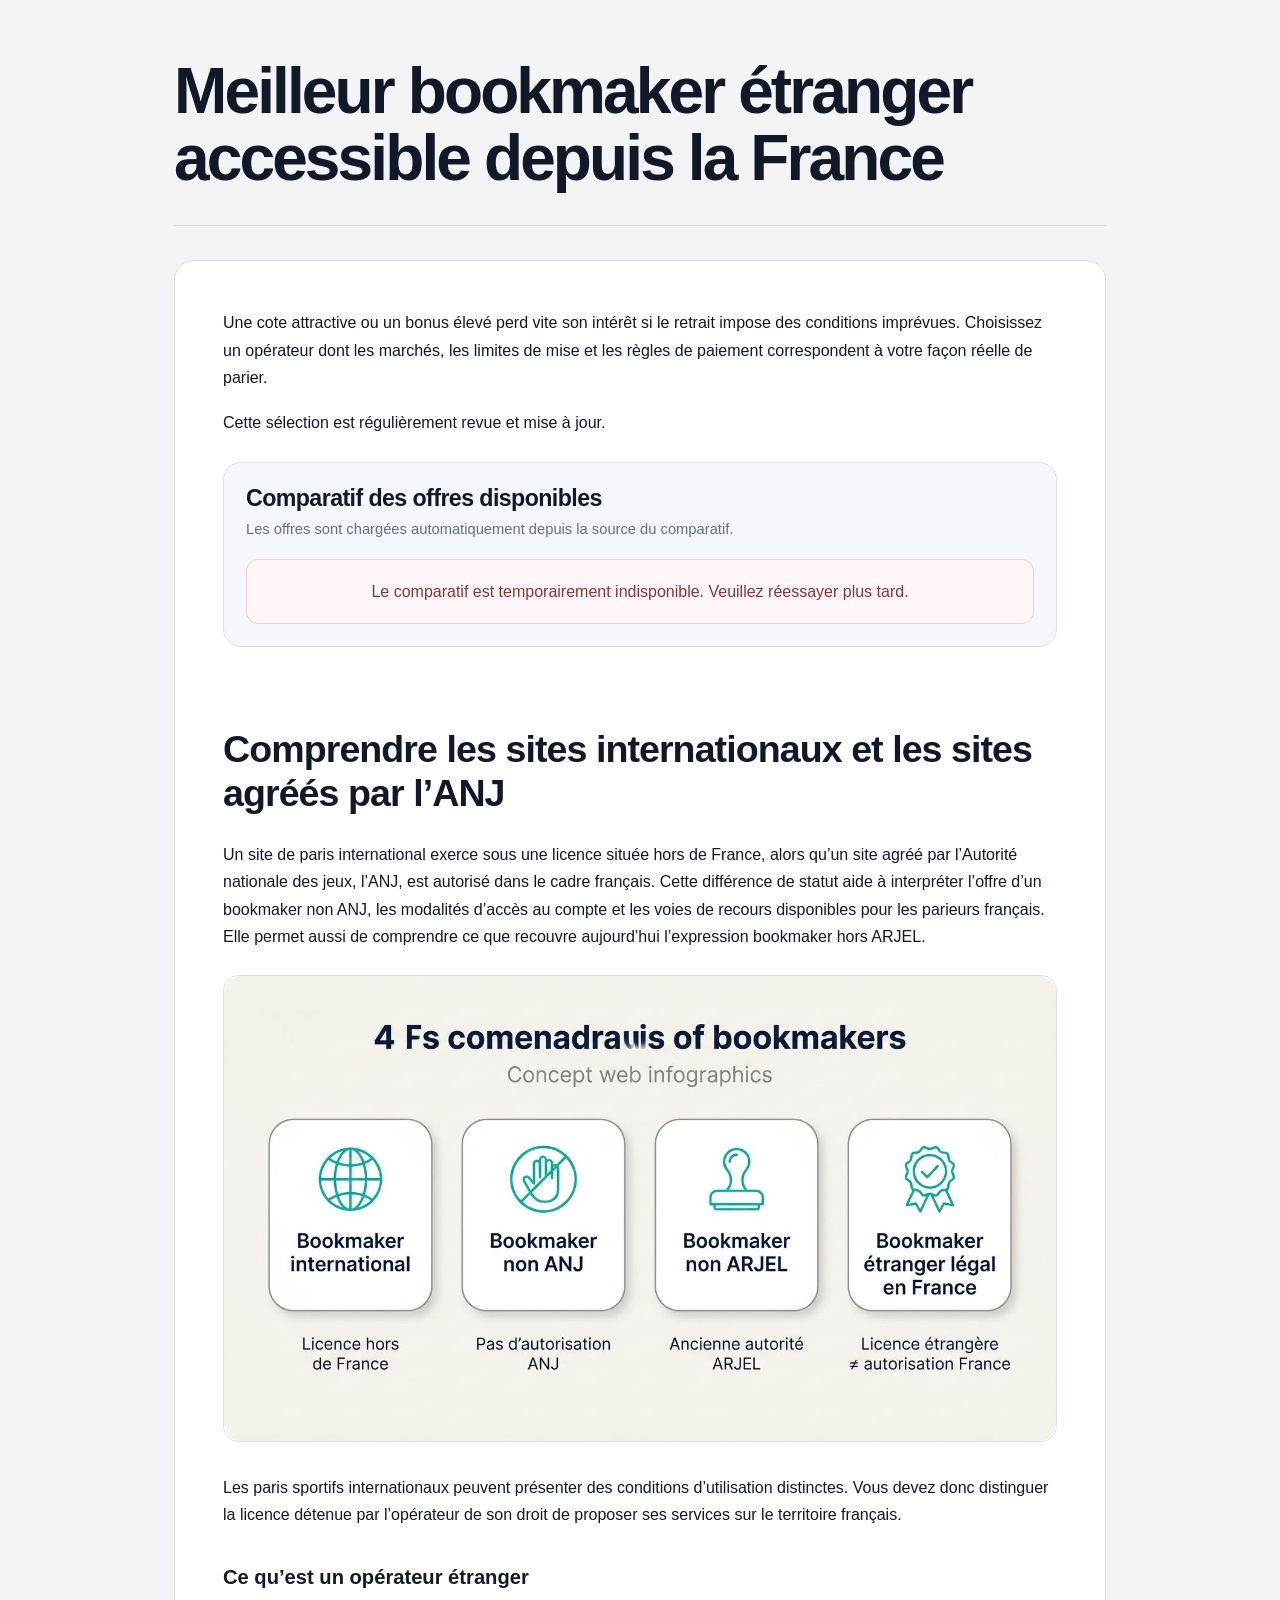
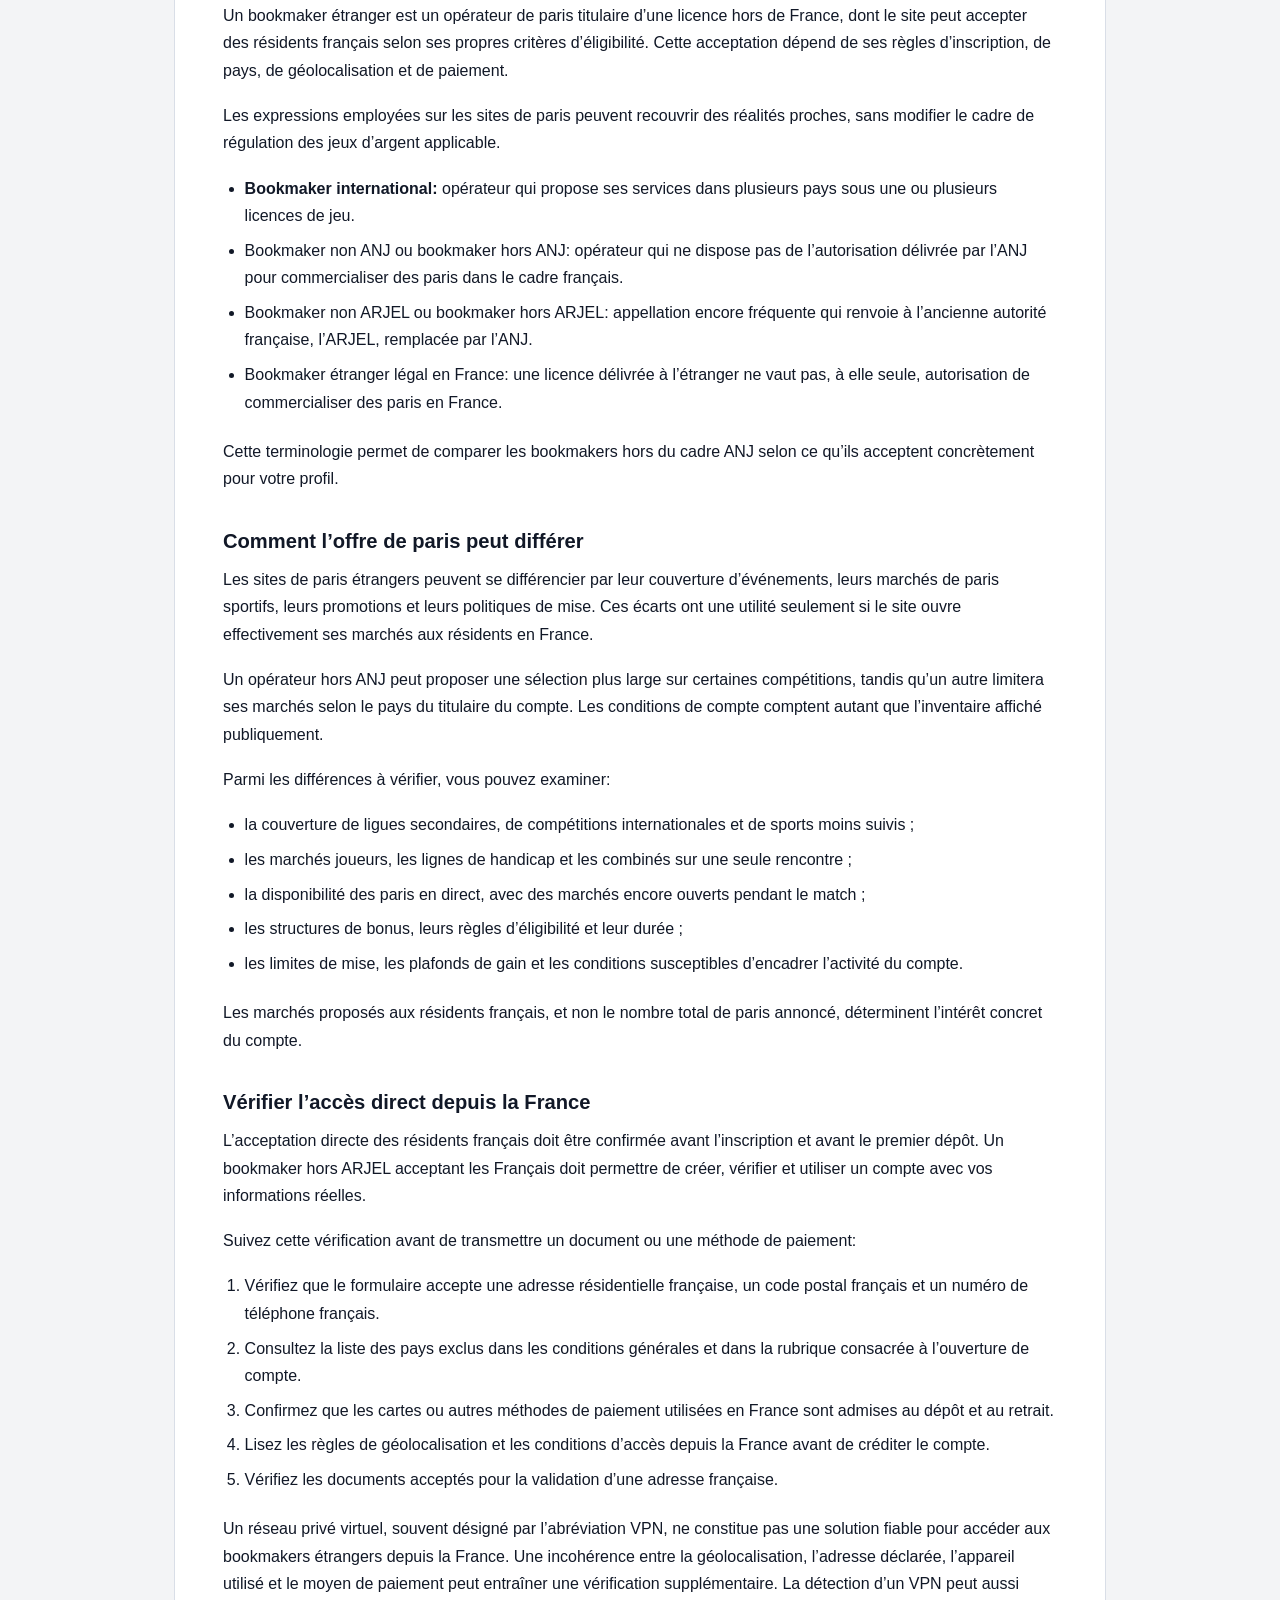
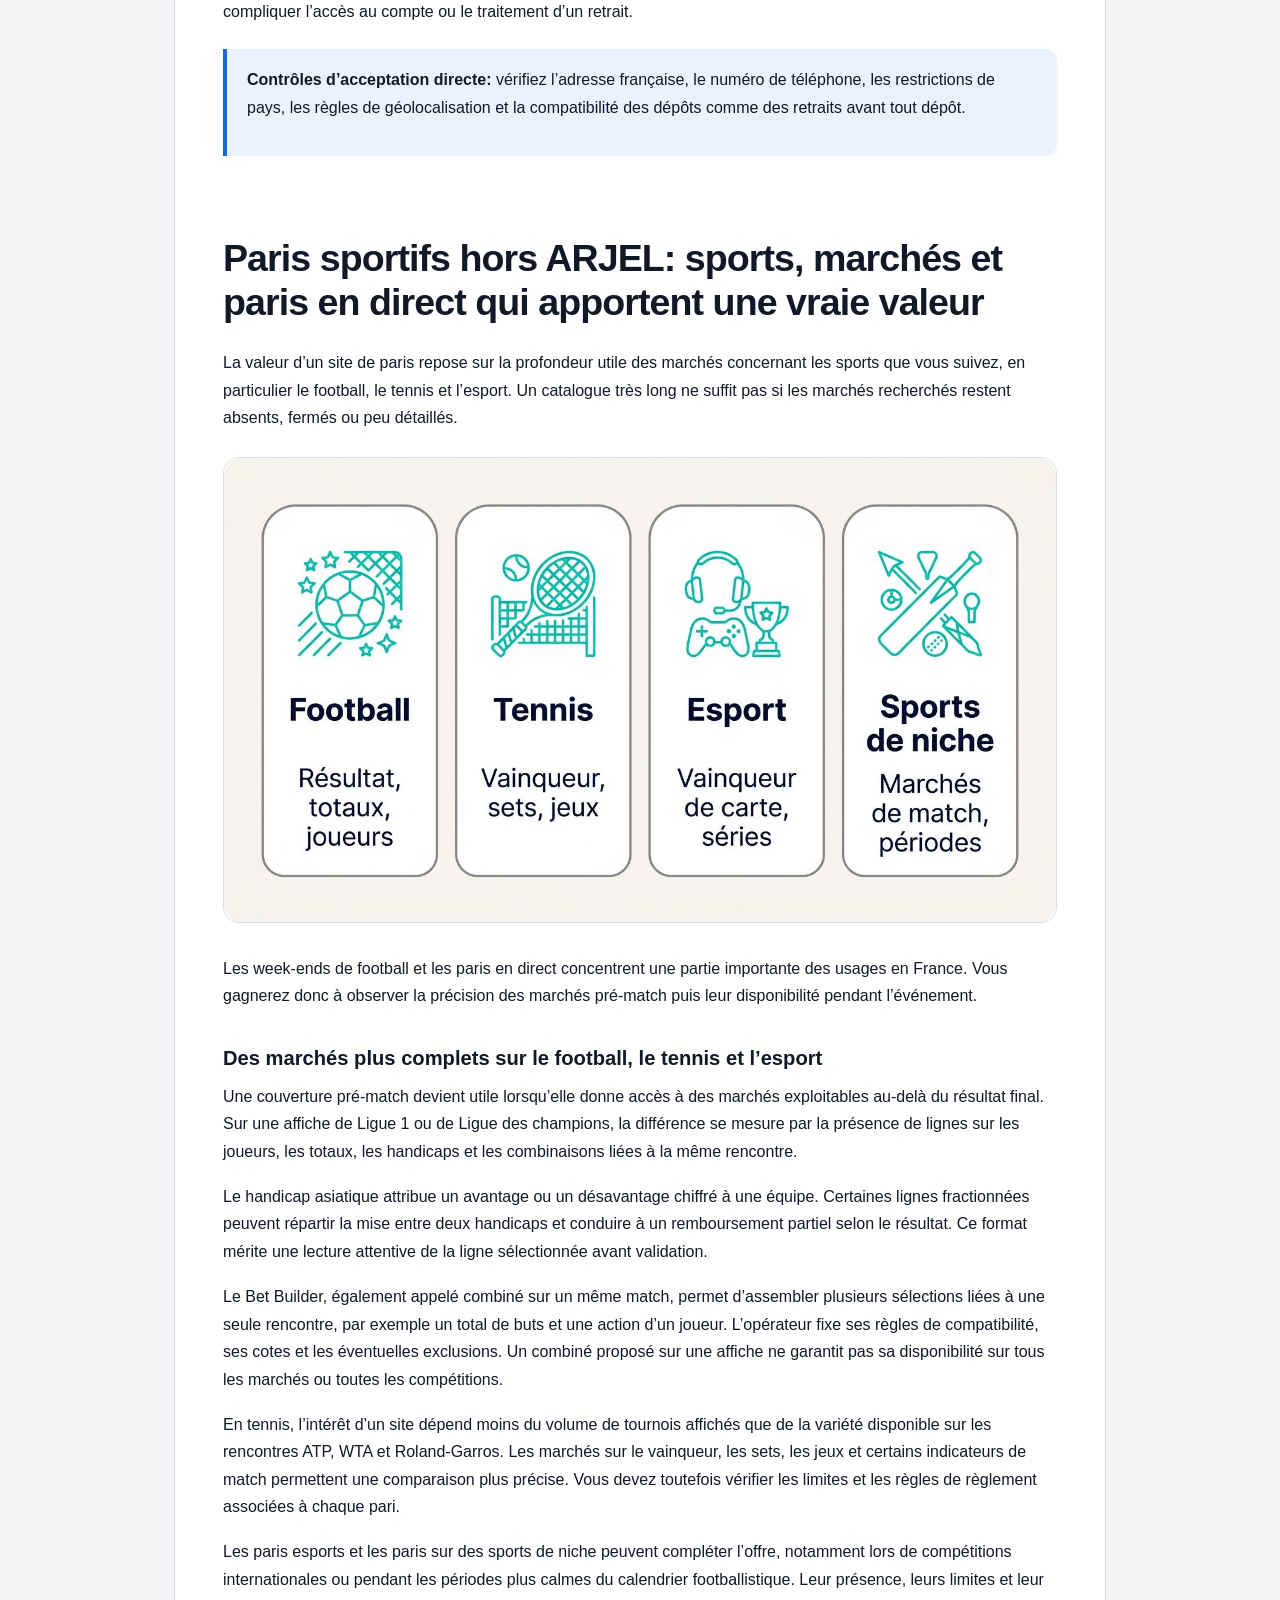
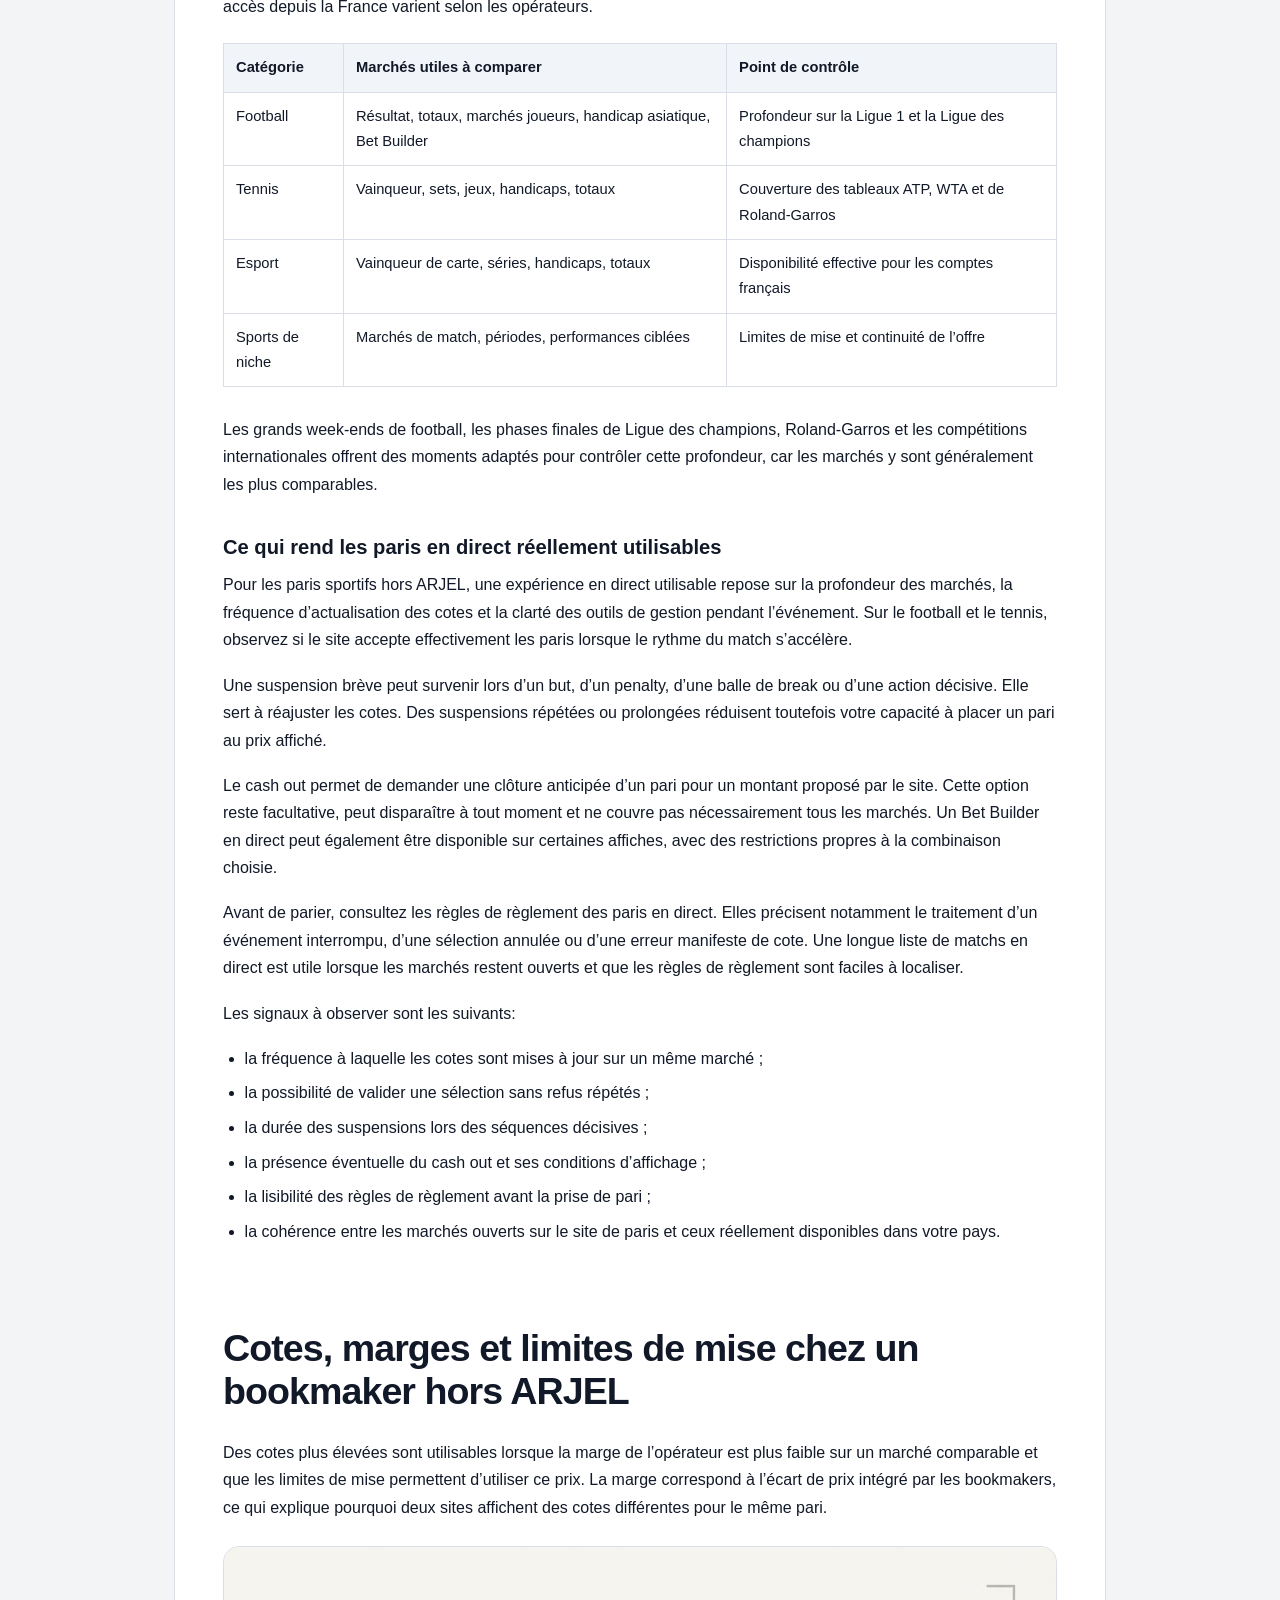
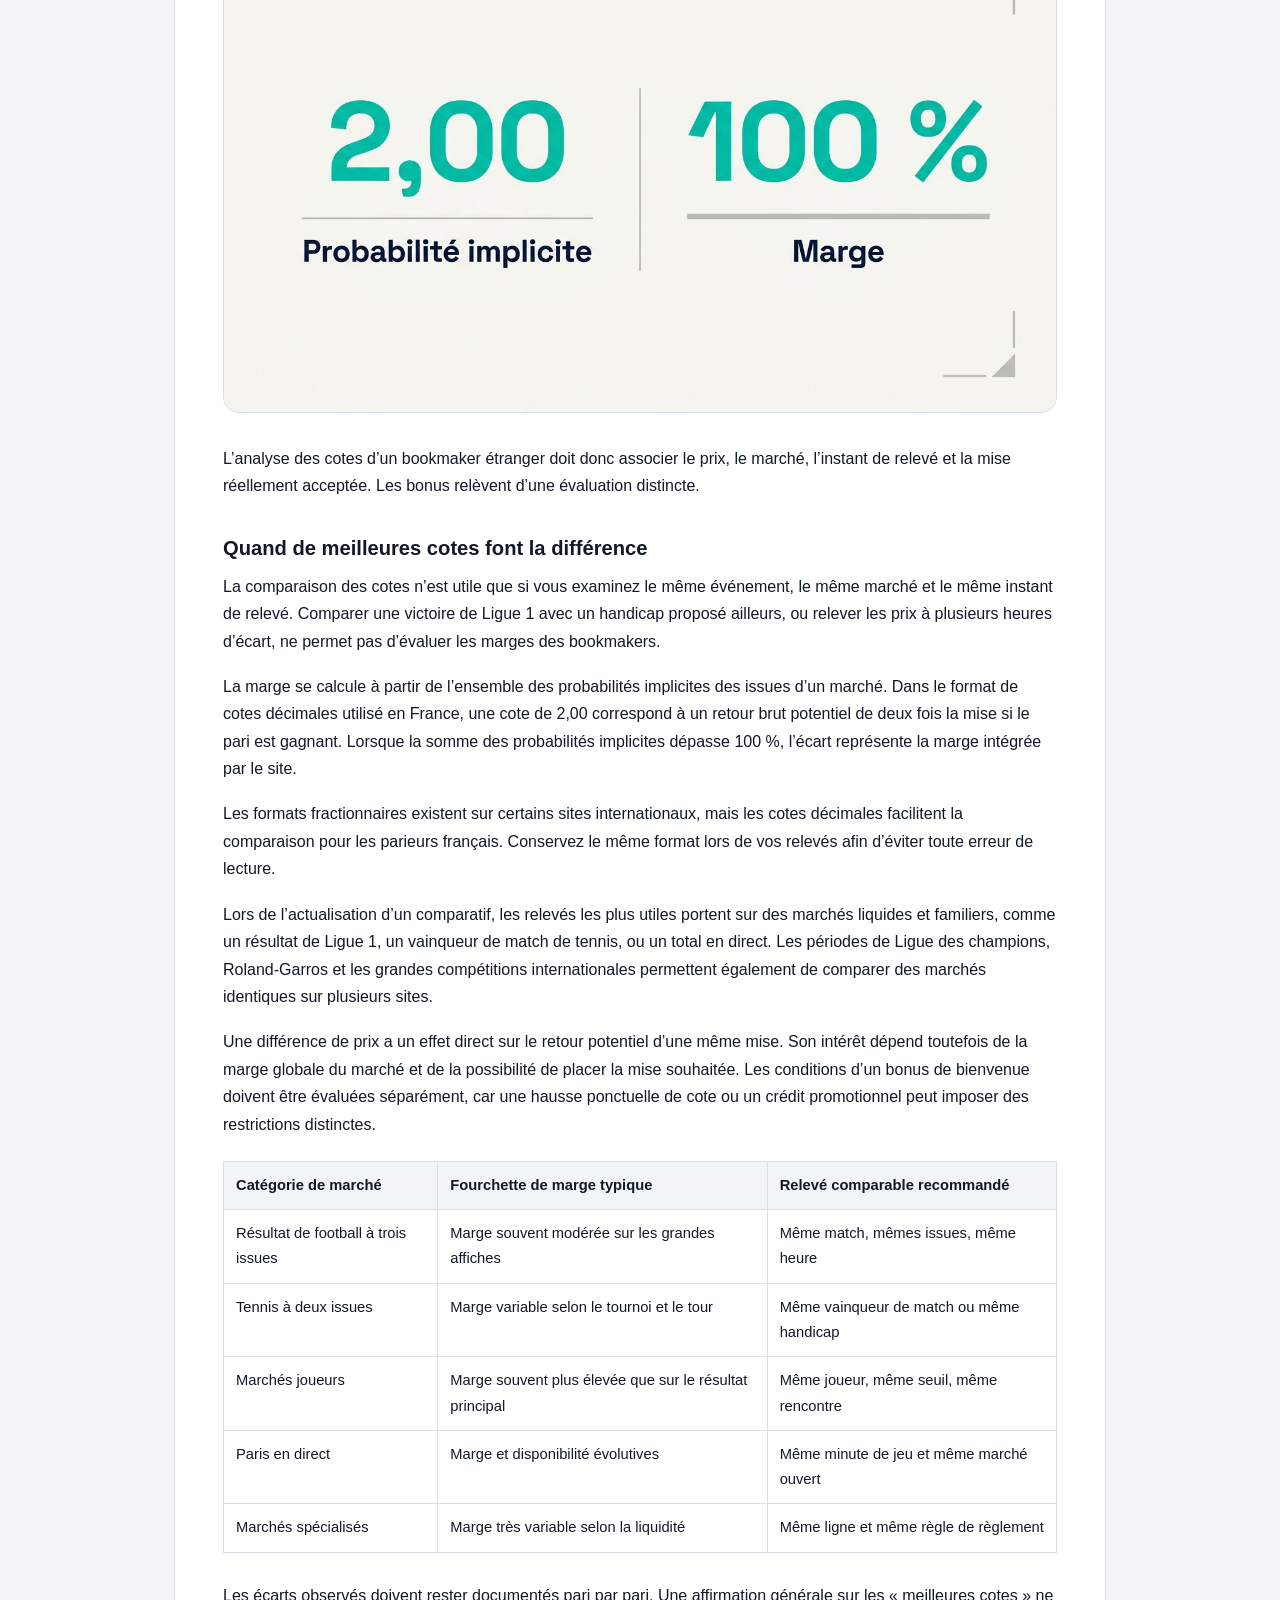
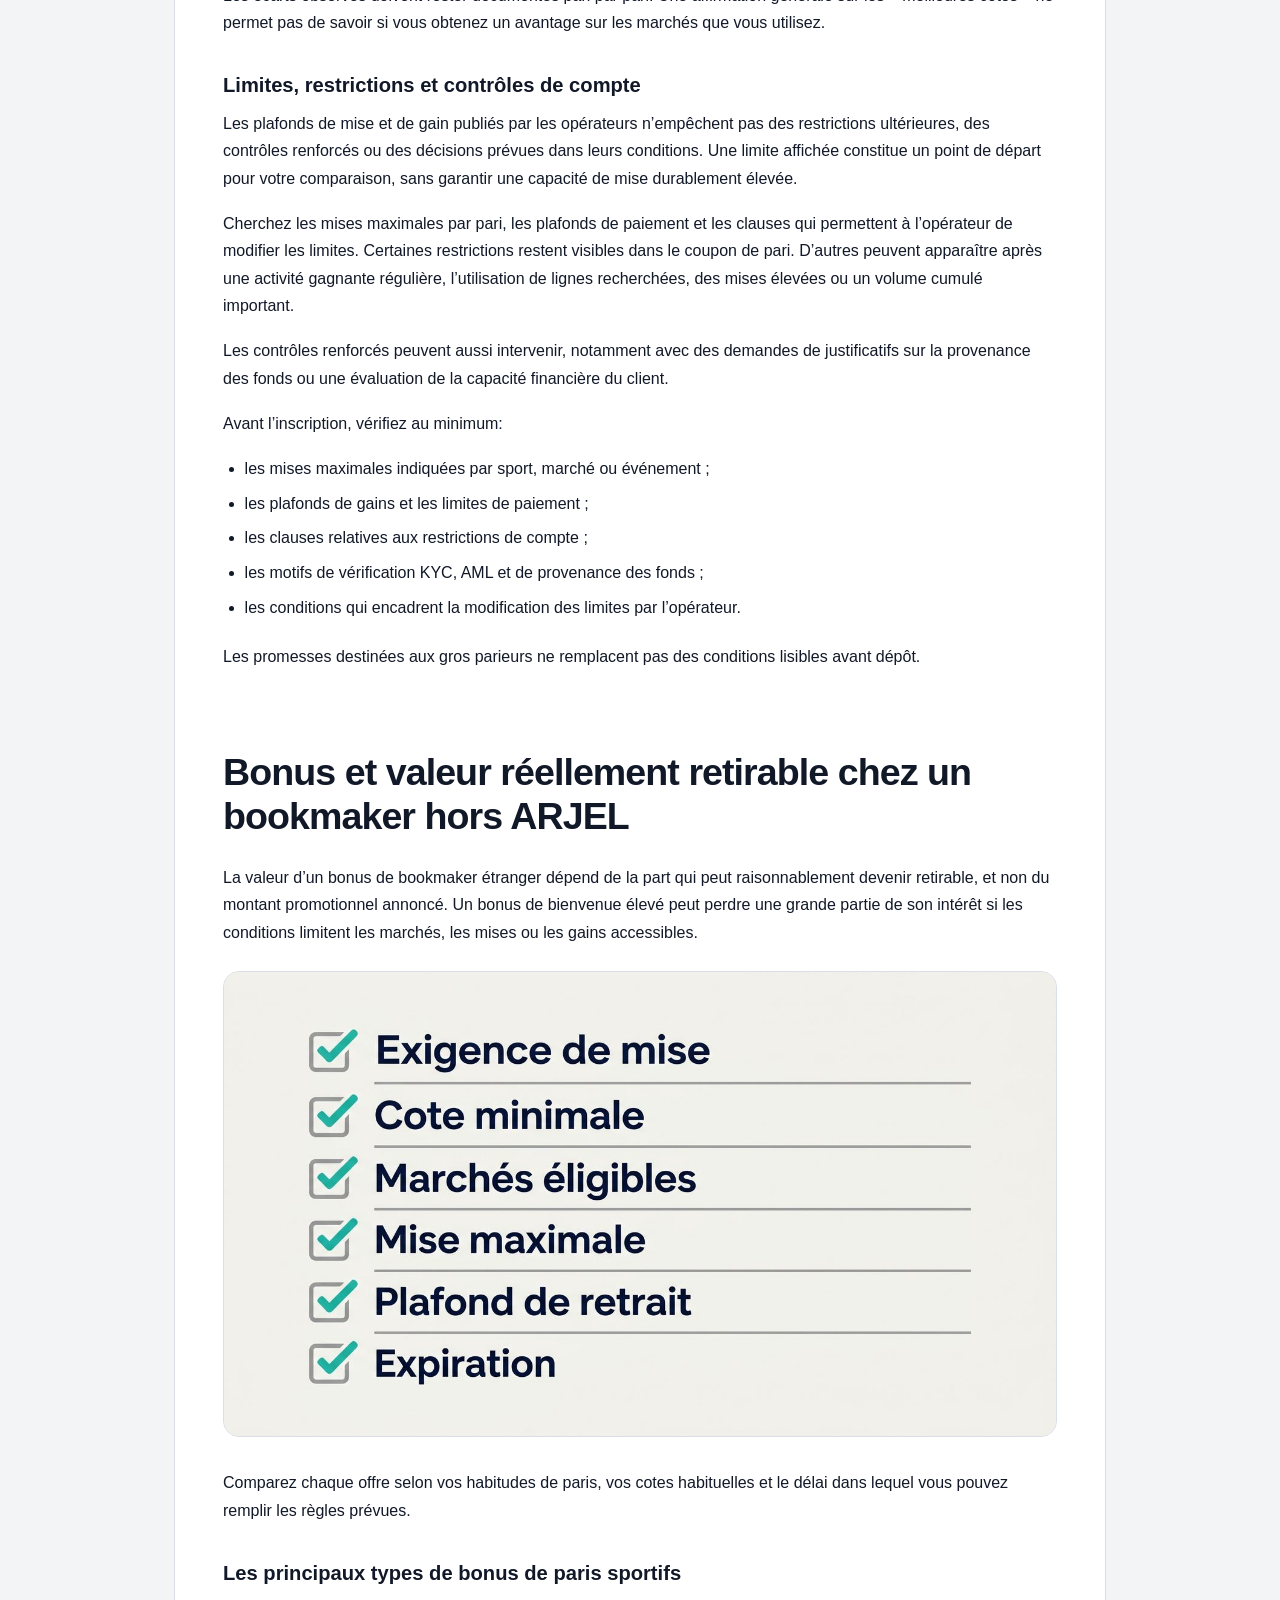
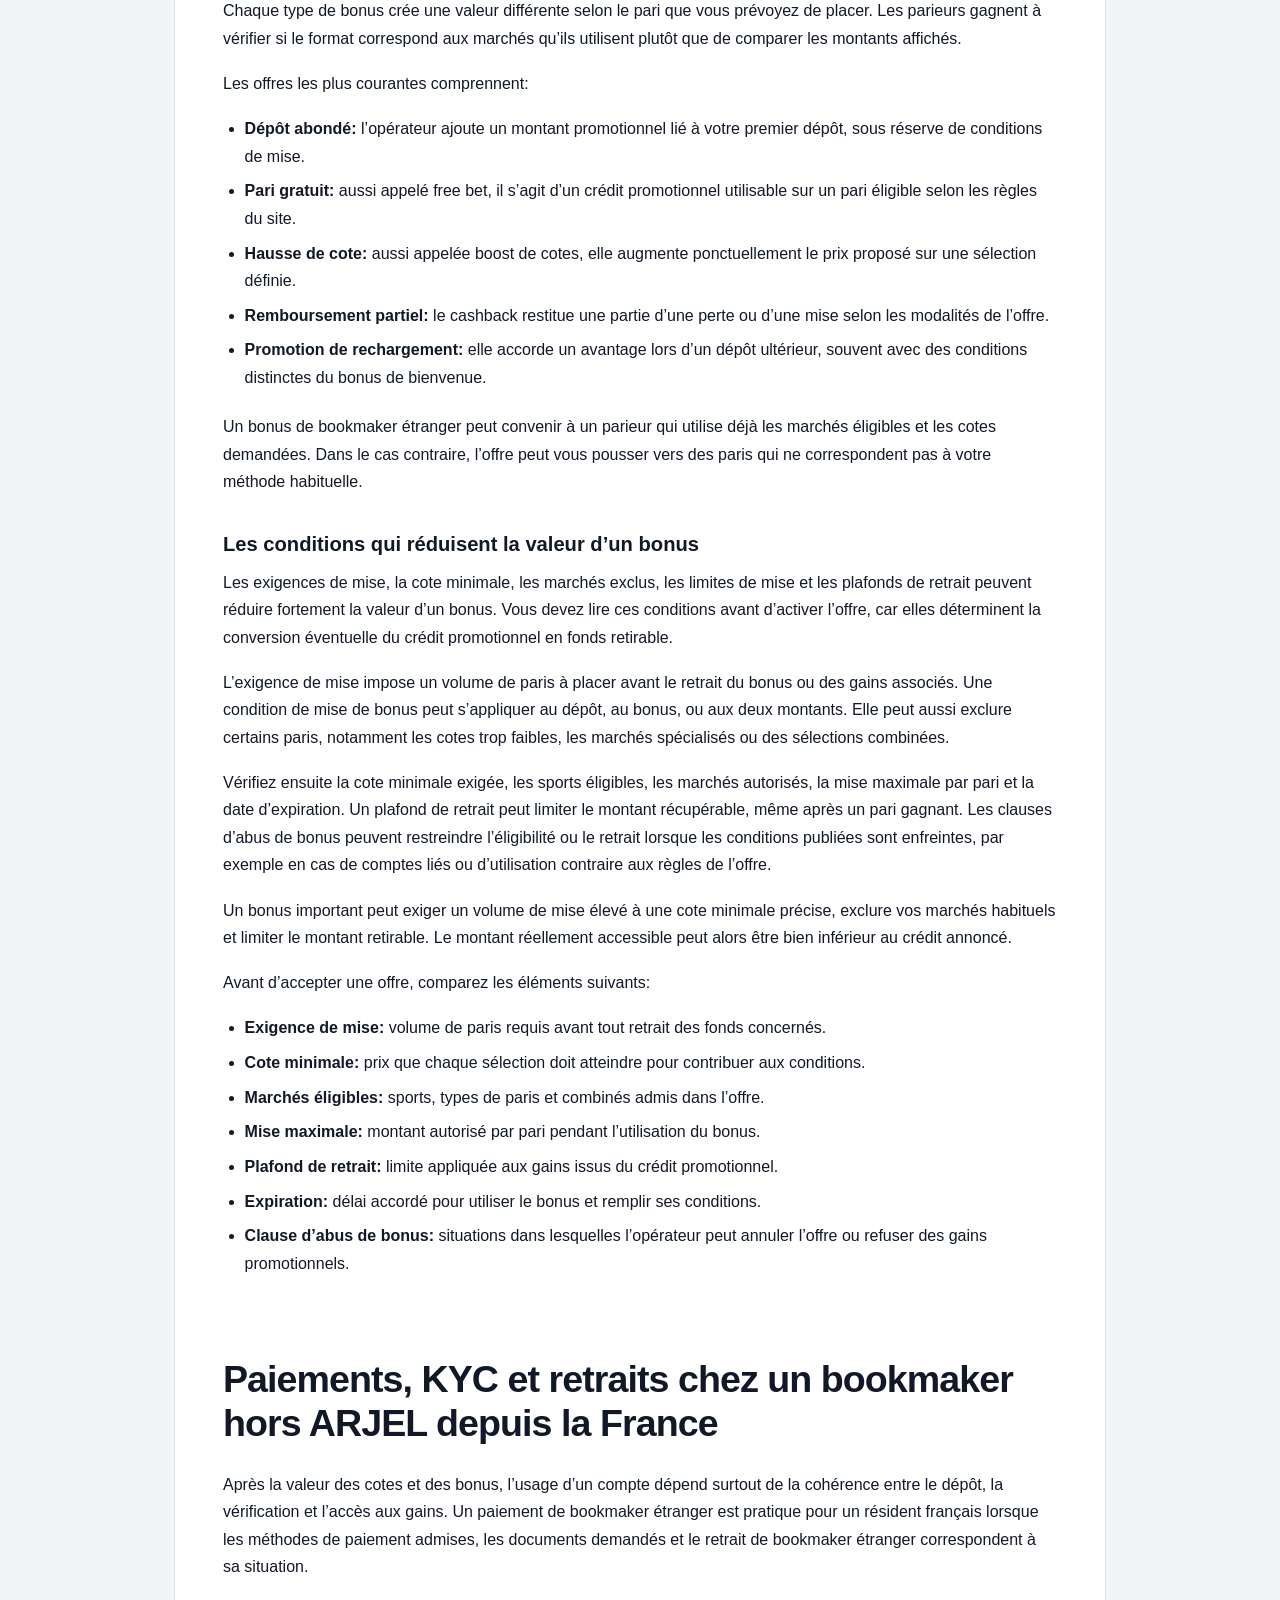
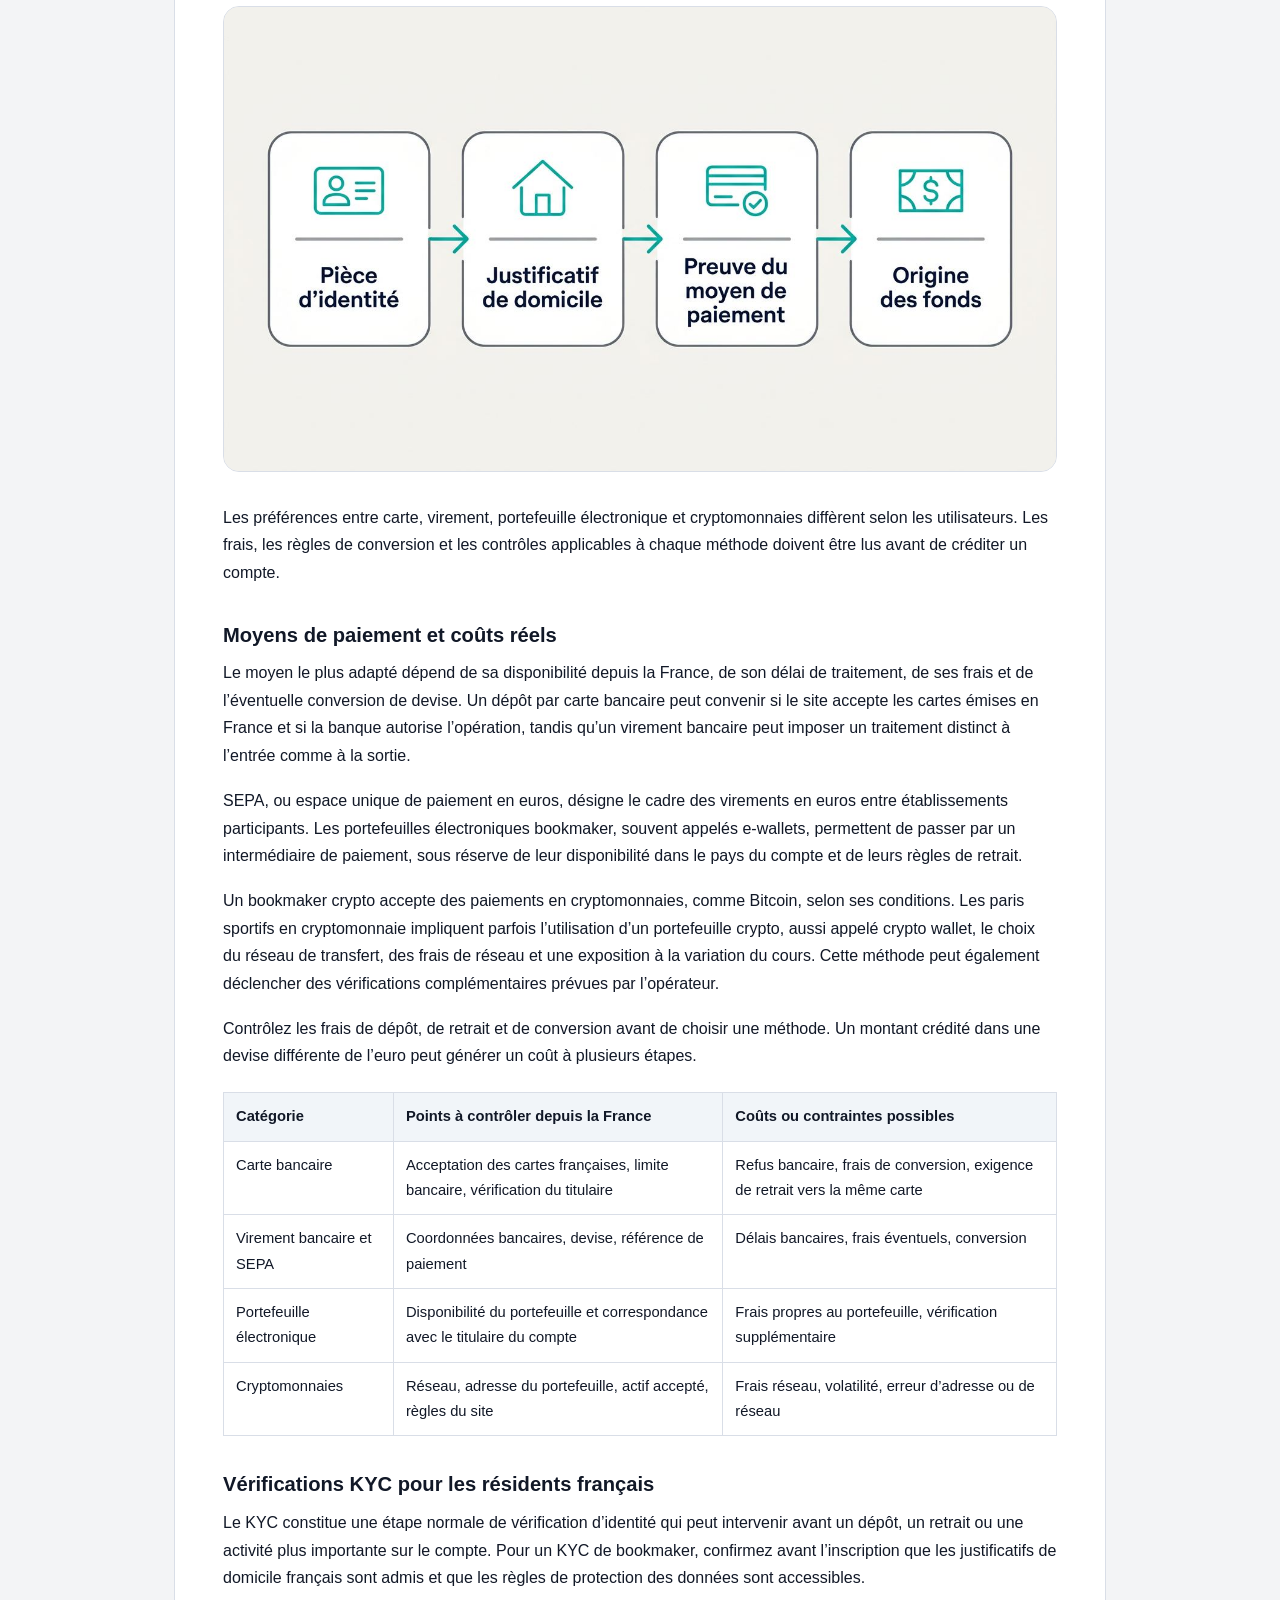
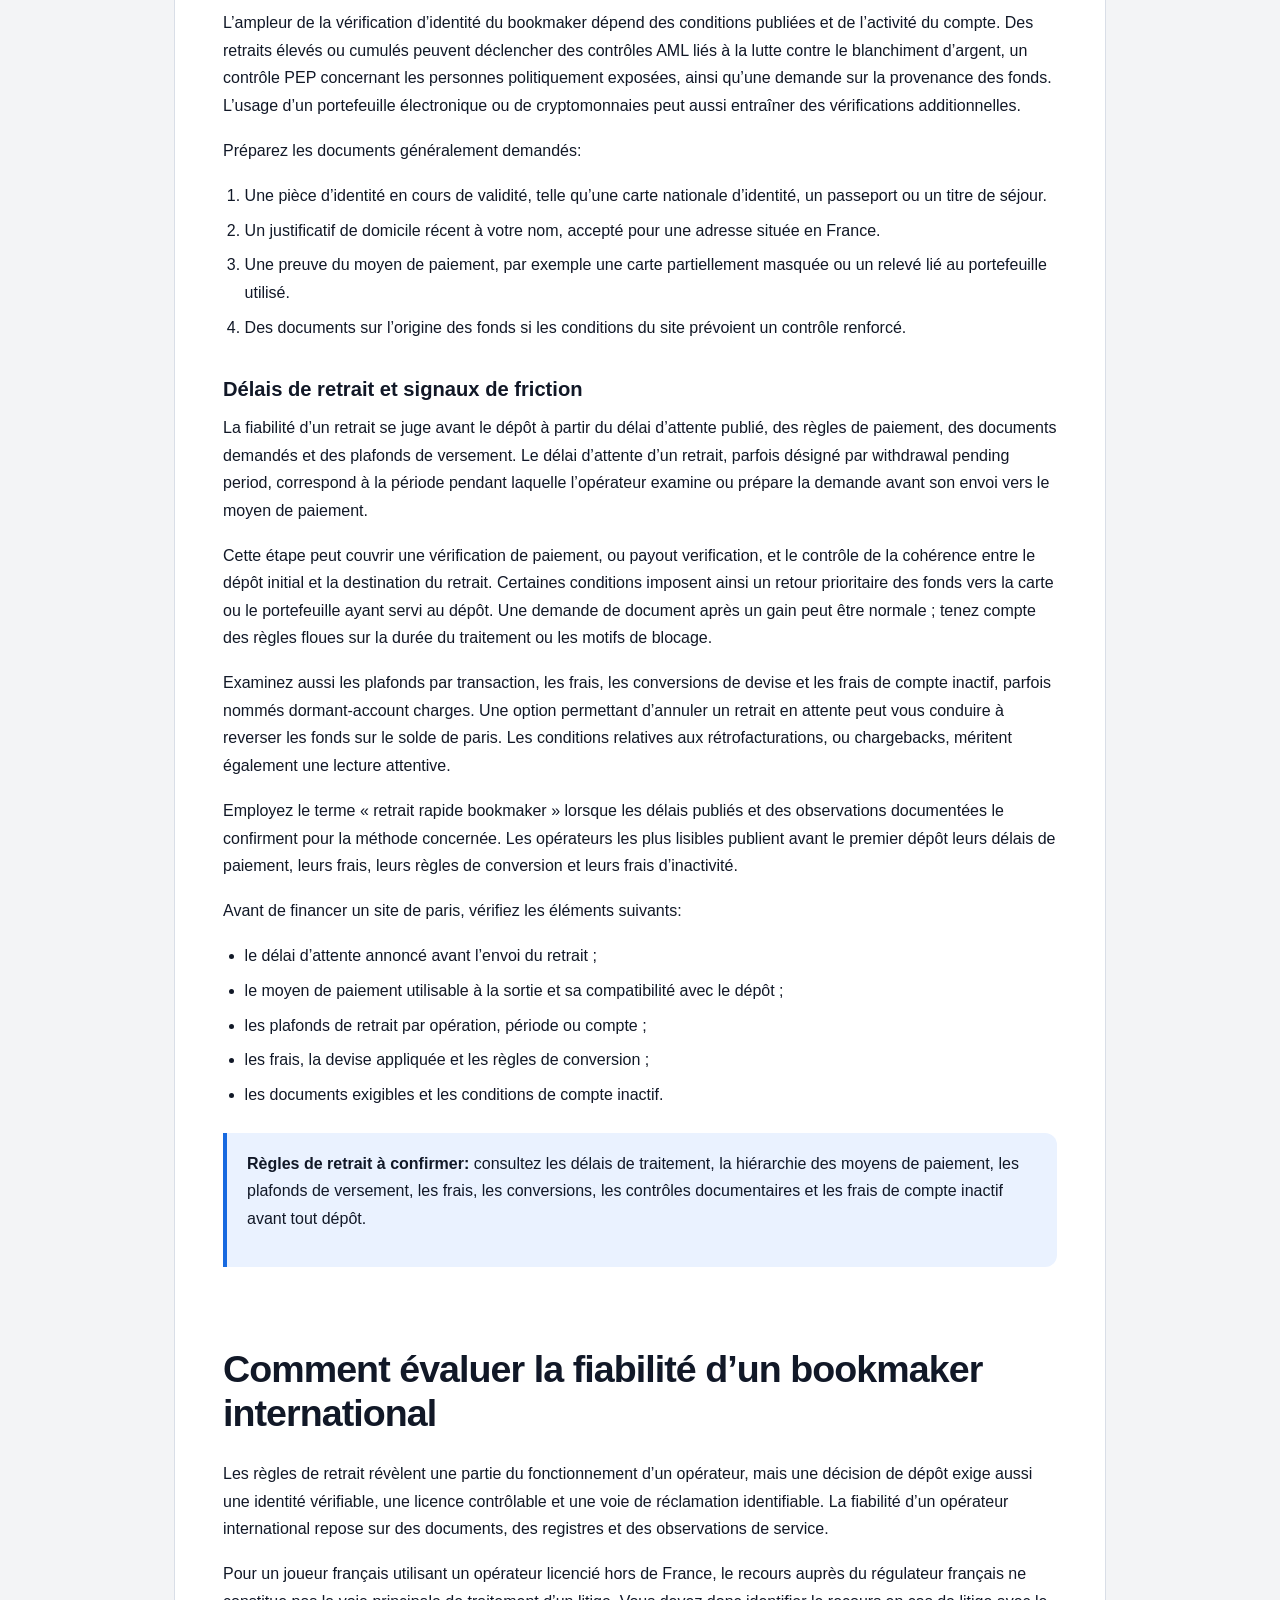
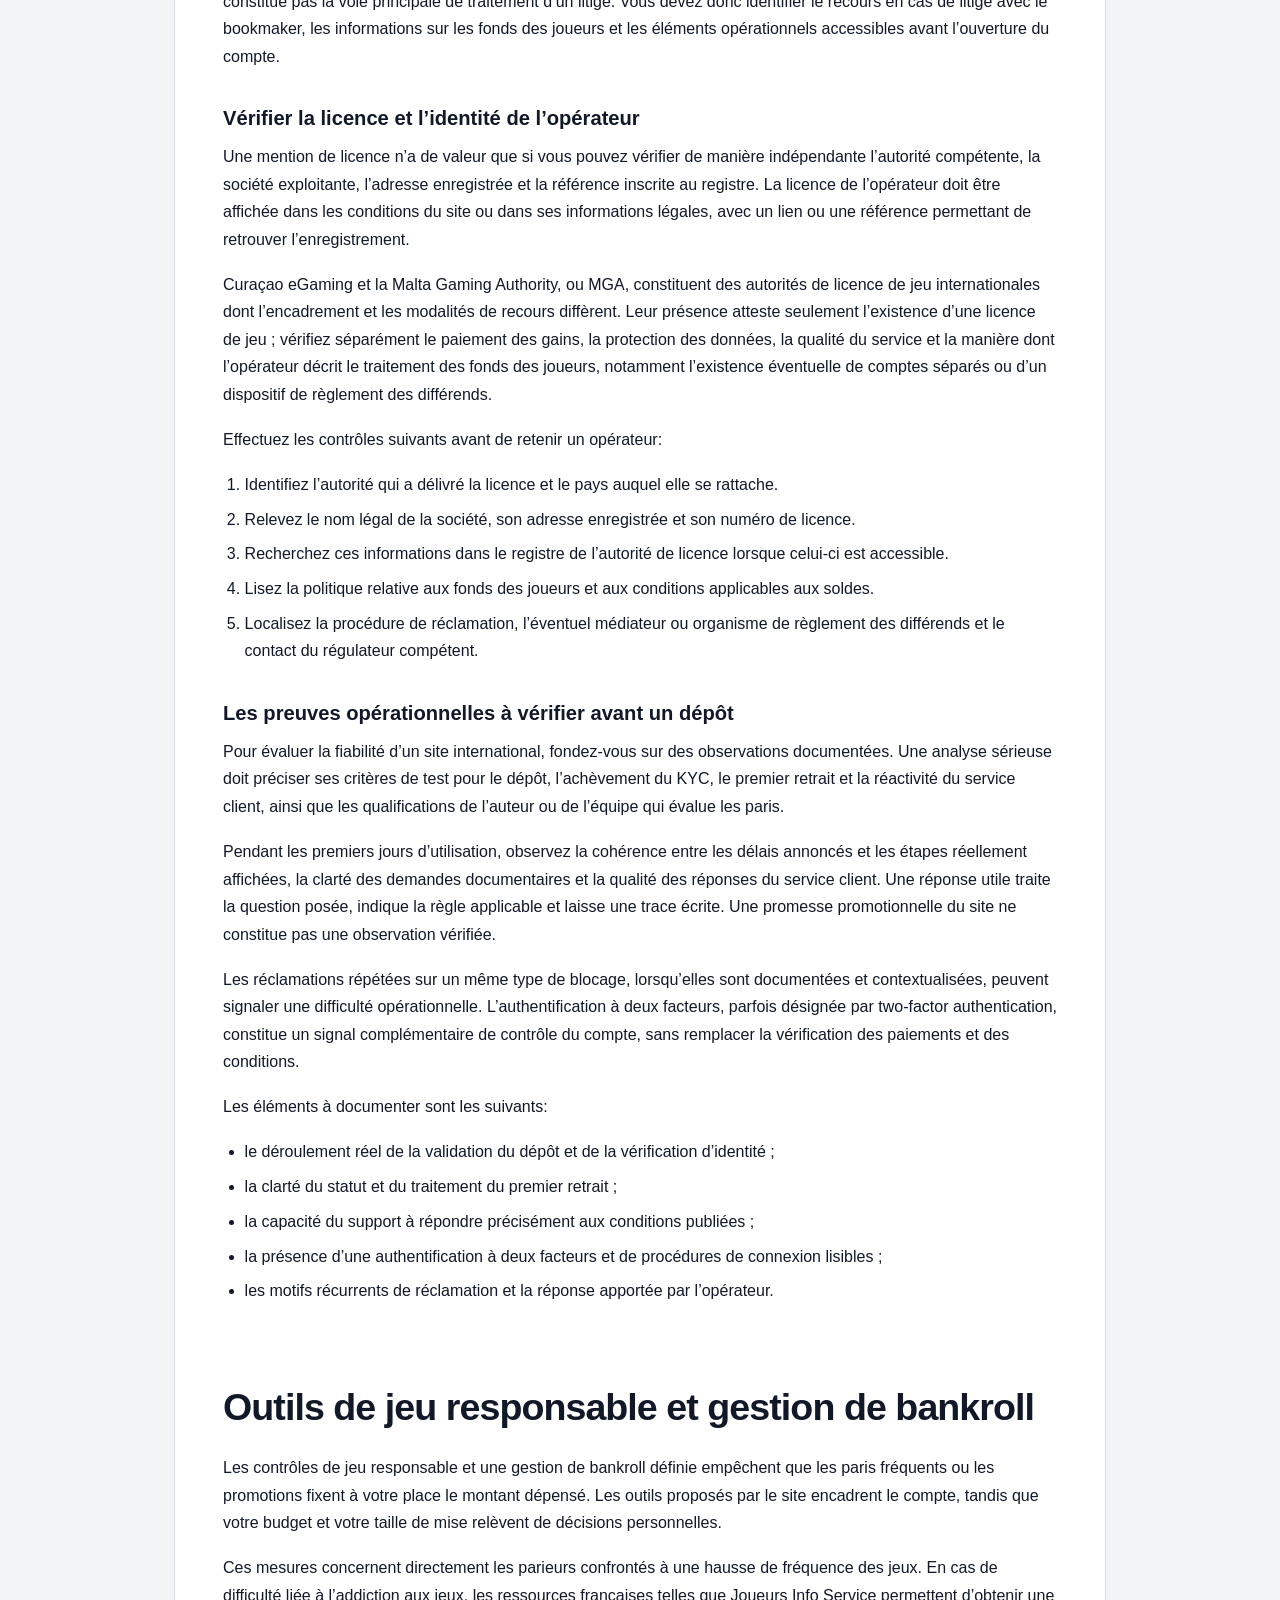
==== commit 1b4ff825: "Update index.html" ====
--- a/public/index.html
+++ b/public/index.html
@@ -3,18 +3,20 @@
 <head>
 <meta charset="utf-8">
 <meta name="viewport" content="width=device-width,initial-scale=1">
-<title>Meilleur bookmaker étranger accessible depuis la France</title>
+<title>Meilleur bookmaker étranger – comparatif France 2026</title>
 <meta name="description" content="Guide français pour comparer les marchés, les cotes, les bonus, les paiements, le KYC et les conditions des opérateurs internationaux.">
 <meta name="theme-color" content="#f5f3ec">
 <link rel="canonical" href="./">
 <meta property="og:type" content="article">
-<meta property="og:title" content="Meilleur bookmaker étranger accessible depuis la France">
+<meta property="og:title" content="Meilleur bookmaker étranger – comparatif France 2026">
 <meta property="og:description" content="Guide français pour comparer les marchés, les cotes, les bonus, les paiements, le KYC et les conditions des opérateurs internationaux.">
 <meta property="og:image" content="assets/images/bookmaker-hors-arjel-anj-france.jpg">
 <link rel="stylesheet" href="assets/css/site.css">
 <script type="application/ld+json">{"@context":"https://schema.org","@type":"Article","headline":"Meilleur bookmaker étranger accessible depuis la France","description":"Guide français pour comparer les marchés, les cotes, les bonus, les paiements, le KYC et les conditions des opérateurs internationaux.","inLanguage":"fr-FR"}</script>
+<link rel="icon" href="/favicon.ico" sizes="any">
+<link rel="icon" type="image/png" href="/favicon.png">
 </head>
-<body>
+<body data-rsssl=1>
 <a class="skip-link" href="#main">Aller au contenu</a>
 
 <main id="main">
@@ -54,16 +56,16 @@
 <p>Un bookmaker étranger est un opérateur de paris titulaire d’une licence hors de France, dont le site peut accepter des résidents français selon ses propres critères d’éligibilité. Cette acceptation dépend de ses règles d’inscription, de pays, de géolocalisation et de paiement.</p>
 <p>Les expressions employées sur les sites de paris peuvent recouvrir des réalités proches, sans modifier le cadre de régulation des jeux d’argent applicable.</p>
 <ul>
-<li><strong>Bookmaker international :</strong> opérateur qui propose ses services dans plusieurs pays sous une ou plusieurs licences de jeu.</li>
-<li>Bookmaker non ANJ ou bookmaker hors ANJ : opérateur qui ne dispose pas de l’autorisation délivrée par l’ANJ pour commercialiser des paris dans le cadre français.</li>
-<li>Bookmaker non ARJEL ou bookmaker hors ARJEL : appellation encore fréquente qui renvoie à l’ancienne autorité française, l’ARJEL, remplacée par l’ANJ.</li>
-<li>Bookmaker étranger légal en France : une licence délivrée à l’étranger ne vaut pas, à elle seule, autorisation de commercialiser des paris en France.</li>
+<li><strong>Bookmaker international:</strong> opérateur qui propose ses services dans plusieurs pays sous une ou plusieurs licences de jeu.</li>
+<li>Bookmaker non ANJ ou bookmaker hors ANJ: opérateur qui ne dispose pas de l’autorisation délivrée par l’ANJ pour commercialiser des paris dans le cadre français.</li>
+<li>Bookmaker non ARJEL ou bookmaker hors ARJEL: appellation encore fréquente qui renvoie à l’ancienne autorité française, l’ARJEL, remplacée par l’ANJ.</li>
+<li>Bookmaker étranger légal en France: une licence délivrée à l’étranger ne vaut pas, à elle seule, autorisation de commercialiser des paris en France.</li>
 </ul>
 <p>Cette terminologie permet de comparer les bookmakers hors du cadre ANJ selon ce qu’ils acceptent concrètement pour votre profil.</p>
 <h3 id="comment-l-offre-de-paris-peut-differer">Comment l’offre de paris peut différer</h3>
 <p>Les sites de paris étrangers peuvent se différencier par leur couverture d’événements, leurs marchés de paris sportifs, leurs promotions et leurs politiques de mise. Ces écarts ont une utilité seulement si le site ouvre effectivement ses marchés aux résidents en France.</p>
 <p>Un opérateur hors ANJ peut proposer une sélection plus large sur certaines compétitions, tandis qu’un autre limitera ses marchés selon le pays du titulaire du compte. Les conditions de compte comptent autant que l’inventaire affiché publiquement.</p>
-<p>Parmi les différences à vérifier, vous pouvez examiner :</p>
+<p>Parmi les différences à vérifier, vous pouvez examiner:</p>
 <ul>
 <li>la couverture de ligues secondaires, de compétitions internationales et de sports moins suivis ;</li>
 <li>les marchés joueurs, les lignes de handicap et les combinés sur une seule rencontre ;</li>
@@ -74,7 +76,7 @@
 <p>Les marchés proposés aux résidents français, et non le nombre total de paris annoncé, déterminent l’intérêt concret du compte.</p>
 <h3 id="verifier-l-acces-direct-depuis-la-france">Vérifier l’accès direct depuis la France</h3>
 <p>L’acceptation directe des résidents français doit être confirmée avant l’inscription et avant le premier dépôt. Un bookmaker hors ARJEL acceptant les Français doit permettre de créer, vérifier et utiliser un compte avec vos informations réelles.</p>
-<p>Suivez cette vérification avant de transmettre un document ou une méthode de paiement :</p>
+<p>Suivez cette vérification avant de transmettre un document ou une méthode de paiement:</p>
 <ol>
 <li>Vérifiez que le formulaire accepte une adresse résidentielle française, un code postal français et un numéro de téléphone français.</li>
 <li>Consultez la liste des pays exclus dans les conditions générales et dans la rubrique consacrée à l’ouverture de compte.</li>
@@ -84,9 +86,9 @@
 </ol>
 <p>Un réseau privé virtuel, souvent désigné par l’abréviation VPN, ne constitue pas une solution fiable pour accéder aux bookmakers étrangers depuis la France. Une incohérence entre la géolocalisation, l’adresse déclarée, l’appareil utilisé et le moyen de paiement peut entraîner une vérification supplémentaire. La détection d’un VPN peut aussi compliquer l’accès au compte ou le traitement d’un retrait.</p>
 <blockquote>
-<p><strong>Contrôles d’acceptation directe :</strong> vérifiez l’adresse française, le numéro de téléphone, les restrictions de pays, les règles de géolocalisation et la compatibilité des dépôts comme des retraits avant tout dépôt.</p>
+<p><strong>Contrôles d’acceptation directe:</strong> vérifiez l’adresse française, le numéro de téléphone, les restrictions de pays, les règles de géolocalisation et la compatibilité des dépôts comme des retraits avant tout dépôt.</p>
 </blockquote>
-<h2 id="paris-sportifs-hors-arjel-sports-marches-et-paris-en-direct-qui-apportent-une-vraie-valeur">Paris sportifs hors ARJEL : sports, marchés et paris en direct qui apportent une vraie valeur</h2>
+<h2 id="paris-sportifs-hors-arjel-sports-marches-et-paris-en-direct-qui-apportent-une-vraie-valeur">Paris sportifs hors ARJEL: sports, marchés et paris en direct qui apportent une vraie valeur</h2>
 <p>La valeur d’un site de paris repose sur la profondeur utile des marchés concernant les sports que vous suivez, en particulier le football, le tennis et l’esport. Un catalogue très long ne suffit pas si les marchés recherchés restent absents, fermés ou peu détaillés.</p><figure class="article-image"><img alt="Comparaison des marchés disponibles sur le football, le tennis, l’esport et les sports de niche." decoding="async" height="768" loading="lazy" src="assets/images/paris-sportifs-hors-arjel-sports-marches-direct.jpg" width="1365"/></figure>
 <p>Les week-ends de football et les paris en direct concentrent une partie importante des usages en France. Vous gagnerez donc à observer la précision des marchés pré-match puis leur disponibilité pendant l’événement.</p>
 <h3 id="des-marches-plus-complets-sur-le-football-le-tennis-et-l-esport">Des marchés plus complets sur le football, le tennis et l’esport</h3>
@@ -132,7 +134,7 @@
 <p>Une suspension brève peut survenir lors d’un but, d’un penalty, d’une balle de break ou d’une action décisive. Elle sert à réajuster les cotes. Des suspensions répétées ou prolongées réduisent toutefois votre capacité à placer un pari au prix affiché.</p>
 <p>Le cash out permet de demander une clôture anticipée d’un pari pour un montant proposé par le site. Cette option reste facultative, peut disparaître à tout moment et ne couvre pas nécessairement tous les marchés. Un Bet Builder en direct peut également être disponible sur certaines affiches, avec des restrictions propres à la combinaison choisie.</p>
 <p>Avant de parier, consultez les règles de règlement des paris en direct. Elles précisent notamment le traitement d’un événement interrompu, d’une sélection annulée ou d’une erreur manifeste de cote. Une longue liste de matchs en direct est utile lorsque les marchés restent ouverts et que les règles de règlement sont faciles à localiser.</p>
-<p>Les signaux à observer sont les suivants :</p>
+<p>Les signaux à observer sont les suivants:</p>
 <ul>
 <li>la fréquence à laquelle les cotes sont mises à jour sur un même marché ;</li>
 <li>la possibilité de valider une sélection sans refus répétés ;</li>
@@ -191,7 +193,7 @@
 <p>Les plafonds de mise et de gain publiés par les opérateurs n’empêchent pas des restrictions ultérieures, des contrôles renforcés ou des décisions prévues dans leurs conditions. Une limite affichée constitue un point de départ pour votre comparaison, sans garantir une capacité de mise durablement élevée.</p>
 <p>Cherchez les mises maximales par pari, les plafonds de paiement et les clauses qui permettent à l’opérateur de modifier les limites. Certaines restrictions restent visibles dans le coupon de pari. D’autres peuvent apparaître après une activité gagnante régulière, l’utilisation de lignes recherchées, des mises élevées ou un volume cumulé important.</p>
 <p>Les contrôles renforcés peuvent aussi intervenir, notamment avec des demandes de justificatifs sur la provenance des fonds ou une évaluation de la capacité financière du client.</p>
-<p>Avant l’inscription, vérifiez au minimum :</p>
+<p>Avant l’inscription, vérifiez au minimum:</p>
 <ul>
 <li>les mises maximales indiquées par sport, marché ou événement ;</li>
 <li>les plafonds de gains et les limites de paiement ;</li>
@@ -205,13 +207,13 @@
 <p>Comparez chaque offre selon vos habitudes de paris, vos cotes habituelles et le délai dans lequel vous pouvez remplir les règles prévues.</p>
 <h3 id="les-principaux-types-de-bonus-de-paris-sportifs">Les principaux types de bonus de paris sportifs</h3>
 <p>Chaque type de bonus crée une valeur différente selon le pari que vous prévoyez de placer. Les parieurs gagnent à vérifier si le format correspond aux marchés qu’ils utilisent plutôt que de comparer les montants affichés.</p>
-<p>Les offres les plus courantes comprennent :</p>
-<ul>
-<li><strong>Dépôt abondé :</strong> l’opérateur ajoute un montant promotionnel lié à votre premier dépôt, sous réserve de conditions de mise.</li>
-<li><strong>Pari gratuit :</strong> aussi appelé free bet, il s’agit d’un crédit promotionnel utilisable sur un pari éligible selon les règles du site.</li>
-<li><strong>Hausse de cote :</strong> aussi appelée boost de cotes, elle augmente ponctuellement le prix proposé sur une sélection définie.</li>
-<li><strong>Remboursement partiel :</strong> le cashback restitue une partie d’une perte ou d’une mise selon les modalités de l’offre.</li>
-<li><strong>Promotion de rechargement :</strong> elle accorde un avantage lors d’un dépôt ultérieur, souvent avec des conditions distinctes du bonus de bienvenue.</li>
+<p>Les offres les plus courantes comprennent:</p>
+<ul>
+<li><strong>Dépôt abondé:</strong> l’opérateur ajoute un montant promotionnel lié à votre premier dépôt, sous réserve de conditions de mise.</li>
+<li><strong>Pari gratuit:</strong> aussi appelé free bet, il s’agit d’un crédit promotionnel utilisable sur un pari éligible selon les règles du site.</li>
+<li><strong>Hausse de cote:</strong> aussi appelée boost de cotes, elle augmente ponctuellement le prix proposé sur une sélection définie.</li>
+<li><strong>Remboursement partiel:</strong> le cashback restitue une partie d’une perte ou d’une mise selon les modalités de l’offre.</li>
+<li><strong>Promotion de rechargement:</strong> elle accorde un avantage lors d’un dépôt ultérieur, souvent avec des conditions distinctes du bonus de bienvenue.</li>
 </ul>
 <p>Un bonus de bookmaker étranger peut convenir à un parieur qui utilise déjà les marchés éligibles et les cotes demandées. Dans le cas contraire, l’offre peut vous pousser vers des paris qui ne correspondent pas à votre méthode habituelle.</p>
 <h3 id="les-conditions-qui-reduisent-la-valeur-d-un-bonus">Les conditions qui réduisent la valeur d’un bonus</h3>
@@ -219,15 +221,15 @@
 <p>L’exigence de mise impose un volume de paris à placer avant le retrait du bonus ou des gains associés. Une condition de mise de bonus peut s’appliquer au dépôt, au bonus, ou aux deux montants. Elle peut aussi exclure certains paris, notamment les cotes trop faibles, les marchés spécialisés ou des sélections combinées.</p>
 <p>Vérifiez ensuite la cote minimale exigée, les sports éligibles, les marchés autorisés, la mise maximale par pari et la date d’expiration. Un plafond de retrait peut limiter le montant récupérable, même après un pari gagnant. Les clauses d’abus de bonus peuvent restreindre l’éligibilité ou le retrait lorsque les conditions publiées sont enfreintes, par exemple en cas de comptes liés ou d’utilisation contraire aux règles de l’offre.</p>
 <p>Un bonus important peut exiger un volume de mise élevé à une cote minimale précise, exclure vos marchés habituels et limiter le montant retirable. Le montant réellement accessible peut alors être bien inférieur au crédit annoncé.</p>
-<p>Avant d’accepter une offre, comparez les éléments suivants :</p>
-<ul>
-<li><strong>Exigence de mise :</strong> volume de paris requis avant tout retrait des fonds concernés.</li>
-<li><strong>Cote minimale :</strong> prix que chaque sélection doit atteindre pour contribuer aux conditions.</li>
-<li><strong>Marchés éligibles :</strong> sports, types de paris et combinés admis dans l’offre.</li>
-<li><strong>Mise maximale :</strong> montant autorisé par pari pendant l’utilisation du bonus.</li>
-<li><strong>Plafond de retrait :</strong> limite appliquée aux gains issus du crédit promotionnel.</li>
-<li><strong>Expiration :</strong> délai accordé pour utiliser le bonus et remplir ses conditions.</li>
-<li><strong>Clause d’abus de bonus :</strong> situations dans lesquelles l’opérateur peut annuler l’offre ou refuser des gains promotionnels.</li>
+<p>Avant d’accepter une offre, comparez les éléments suivants:</p>
+<ul>
+<li><strong>Exigence de mise:</strong> volume de paris requis avant tout retrait des fonds concernés.</li>
+<li><strong>Cote minimale:</strong> prix que chaque sélection doit atteindre pour contribuer aux conditions.</li>
+<li><strong>Marchés éligibles:</strong> sports, types de paris et combinés admis dans l’offre.</li>
+<li><strong>Mise maximale:</strong> montant autorisé par pari pendant l’utilisation du bonus.</li>
+<li><strong>Plafond de retrait:</strong> limite appliquée aux gains issus du crédit promotionnel.</li>
+<li><strong>Expiration:</strong> délai accordé pour utiliser le bonus et remplir ses conditions.</li>
+<li><strong>Clause d’abus de bonus:</strong> situations dans lesquelles l’opérateur peut annuler l’offre ou refuser des gains promotionnels.</li>
 </ul>
 <h2 id="paiements-kyc-et-retraits-chez-un-bookmaker-hors-arjel-depuis-la-france">Paiements, KYC et retraits chez un bookmaker hors ARJEL depuis la France</h2>
 <p>Après la valeur des cotes et des bonus, l’usage d’un compte dépend surtout de la cohérence entre le dépôt, la vérification et l’accès aux gains. Un paiement de bookmaker étranger est pratique pour un résident français lorsque les méthodes de paiement admises, les documents demandés et le retrait de bookmaker étranger correspondent à sa situation.</p><figure class="article-image"><img alt="Documents et contrôles pouvant intervenir lors du KYC et des retraits depuis la France." decoding="async" height="768" loading="lazy" src="assets/images/bookmaker-etranger-paiements-kyc-retraits-france.jpg" width="1365"/></figure>
@@ -271,7 +273,7 @@
 <h3 id="verifications-kyc-pour-les-residents-francais">Vérifications KYC pour les résidents français</h3>
 <p>Le KYC constitue une étape normale de vérification d’identité qui peut intervenir avant un dépôt, un retrait ou une activité plus importante sur le compte. Pour un KYC de bookmaker, confirmez avant l’inscription que les justificatifs de domicile français sont admis et que les règles de protection des données sont accessibles.</p>
 <p>L’ampleur de la vérification d’identité du bookmaker dépend des conditions publiées et de l’activité du compte. Des retraits élevés ou cumulés peuvent déclencher des contrôles AML liés à la lutte contre le blanchiment d’argent, un contrôle PEP concernant les personnes politiquement exposées, ainsi qu’une demande sur la provenance des fonds. L’usage d’un portefeuille électronique ou de cryptomonnaies peut aussi entraîner des vérifications additionnelles.</p>
-<p>Préparez les documents généralement demandés :</p>
+<p>Préparez les documents généralement demandés:</p>
 <ol>
 <li>Une pièce d’identité en cours de validité, telle qu’une carte nationale d’identité, un passeport ou un titre de séjour.</li>
 <li>Un justificatif de domicile récent à votre nom, accepté pour une adresse située en France.</li>
@@ -283,7 +285,7 @@
 <p>Cette étape peut couvrir une vérification de paiement, ou payout verification, et le contrôle de la cohérence entre le dépôt initial et la destination du retrait. Certaines conditions imposent ainsi un retour prioritaire des fonds vers la carte ou le portefeuille ayant servi au dépôt. Une demande de document après un gain peut être normale ; tenez compte des règles floues sur la durée du traitement ou les motifs de blocage.</p>
 <p>Examinez aussi les plafonds par transaction, les frais, les conversions de devise et les frais de compte inactif, parfois nommés dormant-account charges. Une option permettant d’annuler un retrait en attente peut vous conduire à reverser les fonds sur le solde de paris. Les conditions relatives aux rétrofacturations, ou chargebacks, méritent également une lecture attentive.</p>
 <p>Employez le terme « retrait rapide bookmaker » lorsque les délais publiés et des observations documentées le confirment pour la méthode concernée. Les opérateurs les plus lisibles publient avant le premier dépôt leurs délais de paiement, leurs frais, leurs règles de conversion et leurs frais d’inactivité.</p>
-<p>Avant de financer un site de paris, vérifiez les éléments suivants :</p>
+<p>Avant de financer un site de paris, vérifiez les éléments suivants:</p>
 <ul>
 <li>le délai d’attente annoncé avant l’envoi du retrait ;</li>
 <li>le moyen de paiement utilisable à la sortie et sa compatibilité avec le dépôt ;</li>
@@ -292,7 +294,7 @@
 <li>les documents exigibles et les conditions de compte inactif.</li>
 </ul>
 <blockquote>
-<p><strong>Règles de retrait à confirmer :</strong> consultez les délais de traitement, la hiérarchie des moyens de paiement, les plafonds de versement, les frais, les conversions, les contrôles documentaires et les frais de compte inactif avant tout dépôt.</p>
+<p><strong>Règles de retrait à confirmer:</strong> consultez les délais de traitement, la hiérarchie des moyens de paiement, les plafonds de versement, les frais, les conversions, les contrôles documentaires et les frais de compte inactif avant tout dépôt.</p>
 </blockquote>
 <h2 id="comment-evaluer-la-fiabilite-d-un-bookmaker-international">Comment évaluer la fiabilité d’un bookmaker international</h2>
 <p>Les règles de retrait révèlent une partie du fonctionnement d’un opérateur, mais une décision de dépôt exige aussi une identité vérifiable, une licence contrôlable et une voie de réclamation identifiable. La fiabilité d’un opérateur international repose sur des documents, des registres et des observations de service.</p>
@@ -300,7 +302,7 @@
 <h3 id="verifier-la-licence-et-l-identite-de-l-operateur">Vérifier la licence et l’identité de l’opérateur</h3>
 <p>Une mention de licence n’a de valeur que si vous pouvez vérifier de manière indépendante l’autorité compétente, la société exploitante, l’adresse enregistrée et la référence inscrite au registre. La licence de l’opérateur doit être affichée dans les conditions du site ou dans ses informations légales, avec un lien ou une référence permettant de retrouver l’enregistrement.</p>
 <p>Curaçao eGaming et la Malta Gaming Authority, ou MGA, constituent des autorités de licence de jeu internationales dont l’encadrement et les modalités de recours diffèrent. Leur présence atteste seulement l’existence d’une licence de jeu ; vérifiez séparément le paiement des gains, la protection des données, la qualité du service et la manière dont l’opérateur décrit le traitement des fonds des joueurs, notamment l’existence éventuelle de comptes séparés ou d’un dispositif de règlement des différends.</p>
-<p>Effectuez les contrôles suivants avant de retenir un opérateur :</p>
+<p>Effectuez les contrôles suivants avant de retenir un opérateur:</p>
 <ol>
 <li>Identifiez l’autorité qui a délivré la licence et le pays auquel elle se rattache.</li>
 <li>Relevez le nom légal de la société, son adresse enregistrée et son numéro de licence.</li>
@@ -312,7 +314,7 @@
 <p>Pour évaluer la fiabilité d’un site international, fondez-vous sur des observations documentées. Une analyse sérieuse doit préciser ses critères de test pour le dépôt, l’achèvement du KYC, le premier retrait et la réactivité du service client, ainsi que les qualifications de l’auteur ou de l’équipe qui évalue les paris.</p>
 <p>Pendant les premiers jours d’utilisation, observez la cohérence entre les délais annoncés et les étapes réellement affichées, la clarté des demandes documentaires et la qualité des réponses du service client. Une réponse utile traite la question posée, indique la règle applicable et laisse une trace écrite. Une promesse promotionnelle du site ne constitue pas une observation vérifiée.</p>
 <p>Les réclamations répétées sur un même type de blocage, lorsqu’elles sont documentées et contextualisées, peuvent signaler une difficulté opérationnelle. L’authentification à deux facteurs, parfois désignée par two-factor authentication, constitue un signal complémentaire de contrôle du compte, sans remplacer la vérification des paiements et des conditions.</p>
-<p>Les éléments à documenter sont les suivants :</p>
+<p>Les éléments à documenter sont les suivants:</p>
 <ul>
 <li>le déroulement réel de la validation du dépôt et de la vérification d’identité ;</li>
 <li>la clarté du statut et du traitement du premier retrait ;</li>
@@ -326,7 +328,7 @@
 <h3 id="les-controles-a-verifier-avant-d-ouvrir-un-compte">Les contrôles à vérifier avant d’ouvrir un compte</h3>
 <p>Les limites de dépôt, les limites de perte, les rappels de session et l’auto-exclusion doivent être vérifiés avant l’ouverture, car leur disponibilité et leur activation varient selon les opérateurs. Ces fonctions participent à la protection des joueurs lorsqu’elles sont accessibles, compréhensibles et applicables au compte français.</p>
 <p>Les reality checks sont des rappels affichés sur le temps ou l’activité de jeu. L’auto-exclusion suspend volontairement l’accès au compte selon les règles du site. Vérifiez aussi si le site reste compatible avec un logiciel de blocage des jeux d’argent.</p>
-<p>Contrôlez notamment :</p>
+<p>Contrôlez notamment:</p>
 <ul>
 <li>les limites de dépôt et les modalités de réduction ou d’augmentation de ces plafonds ;</li>
 <li>les limites de perte, parfois appelées loss limits, si elles sont proposées ;</li>
@@ -336,7 +338,7 @@
 </ul>
 <h3 id="regles-de-bankroll-pour-les-paris-a-forte-variance">Règles de bankroll pour les paris à forte variance</h3>
 <p>Les paris en direct, les séquences de football et les activités guidées par un bonus exigent des limites budgétaires définies avant la première mise. Une gestion de bankroll cohérente vous aide à séparer le budget de paris de vos dépenses courantes.</p>
-<p>Appliquez des règles simples :</p>
+<p>Appliquez des règles simples:</p>
 <ol>
 <li>Fixez un budget de paris déterminé avant le dépôt et considérez-le comme une dépense plafonnée.</li>
 <li>Utilisez une taille de mise cohérente d’un pari à l’autre, adaptée au budget fixé.</li>
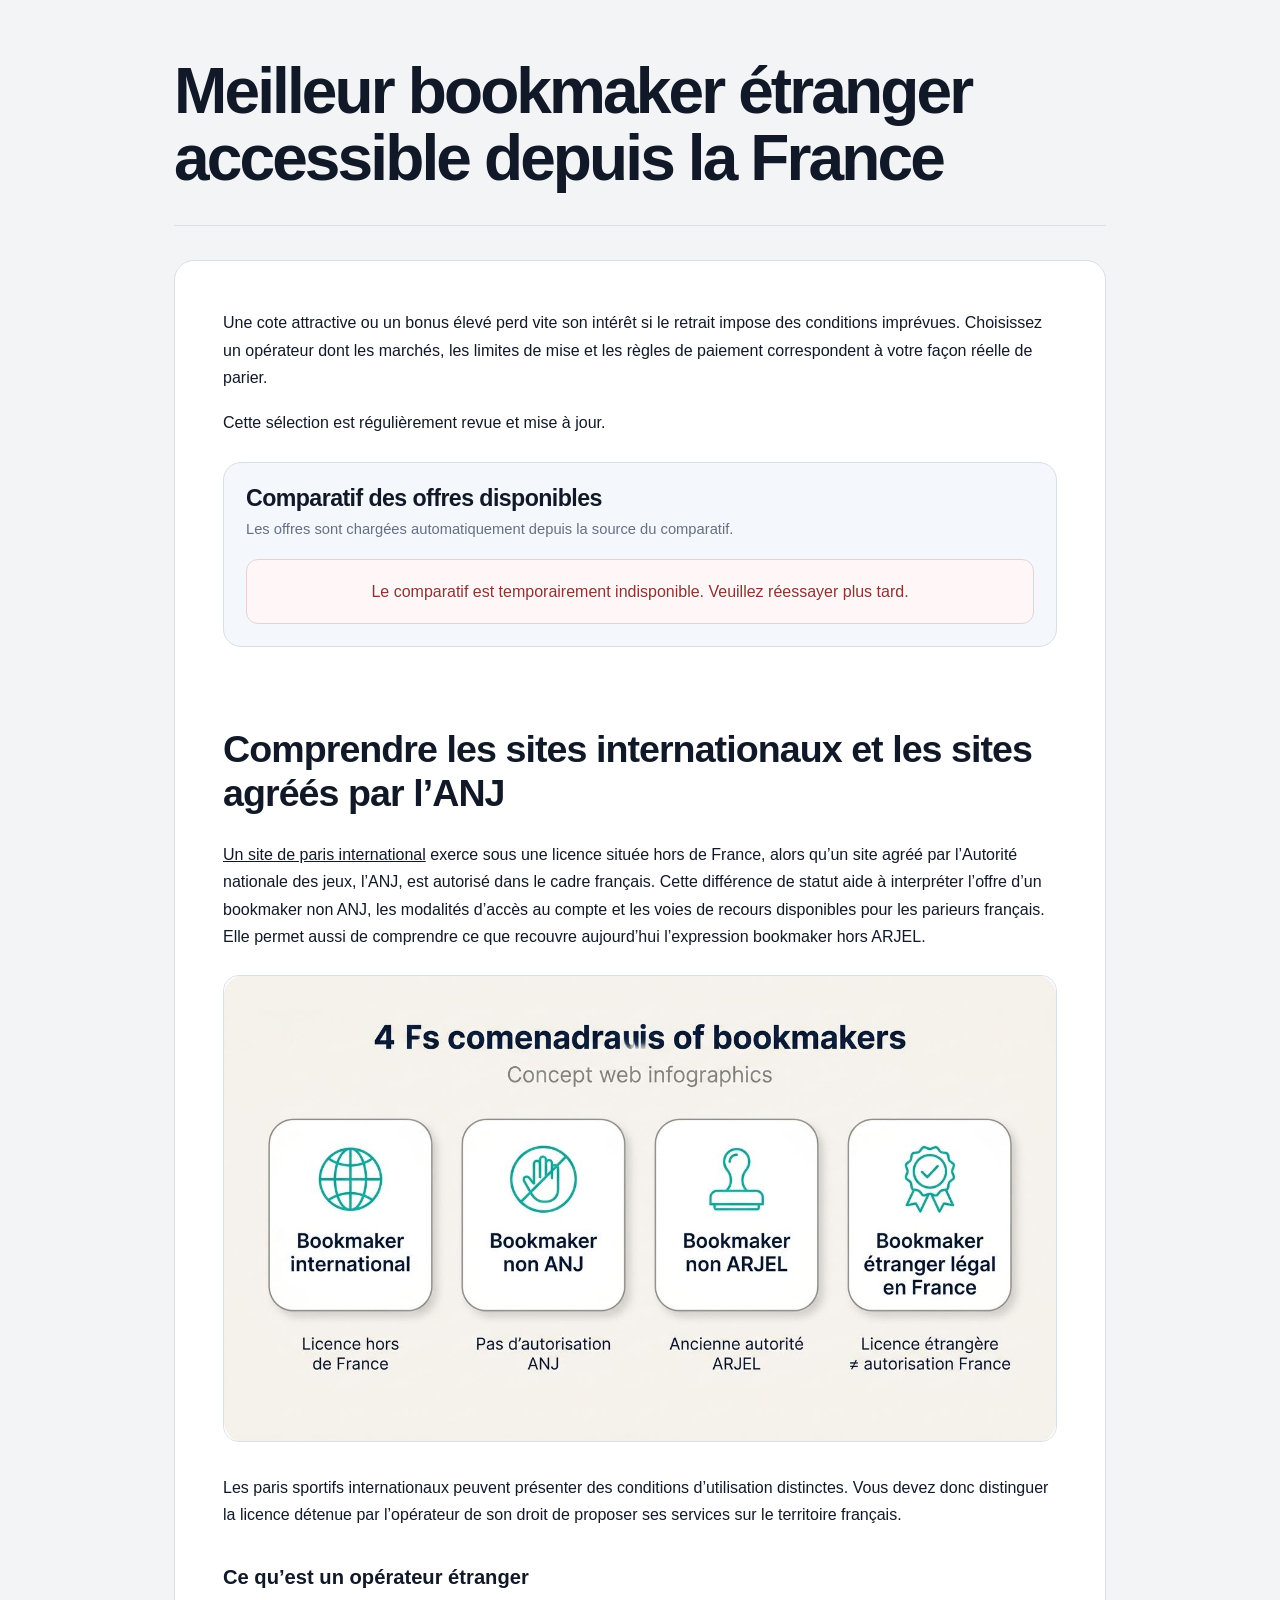
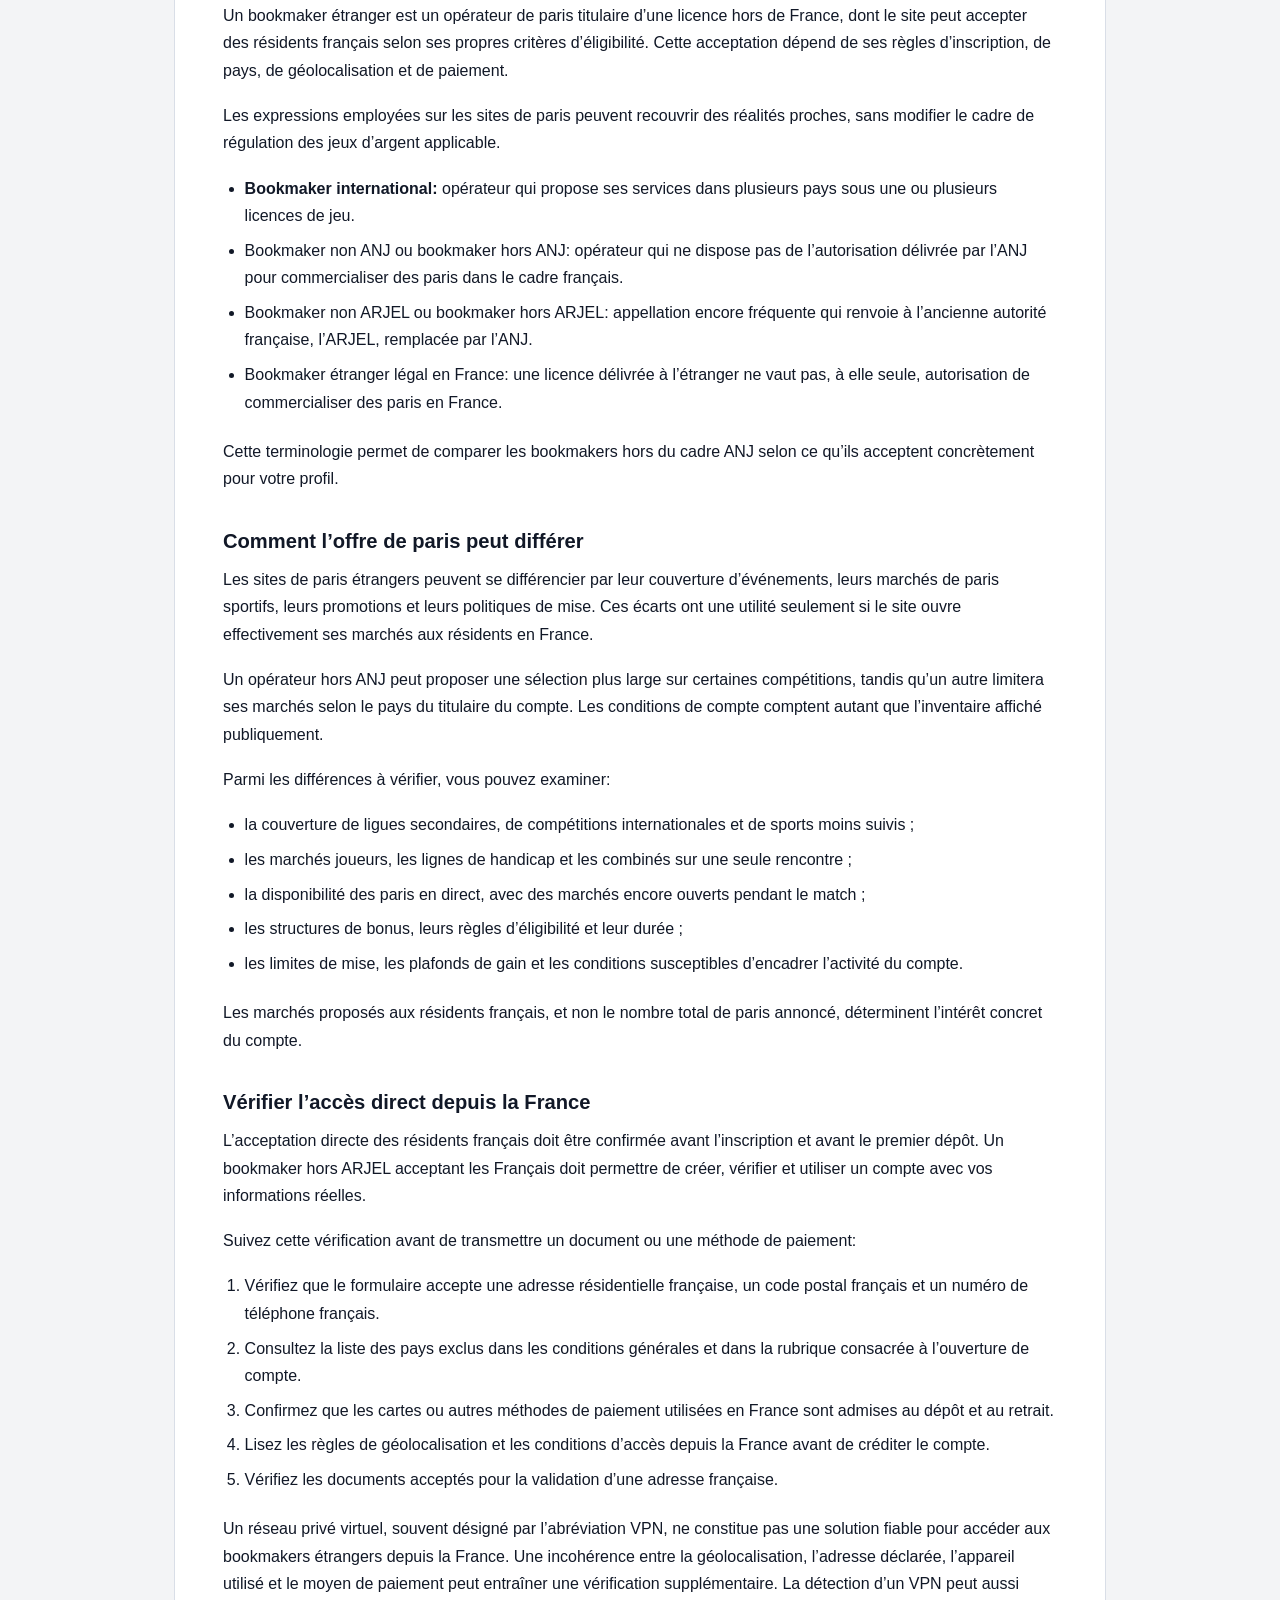
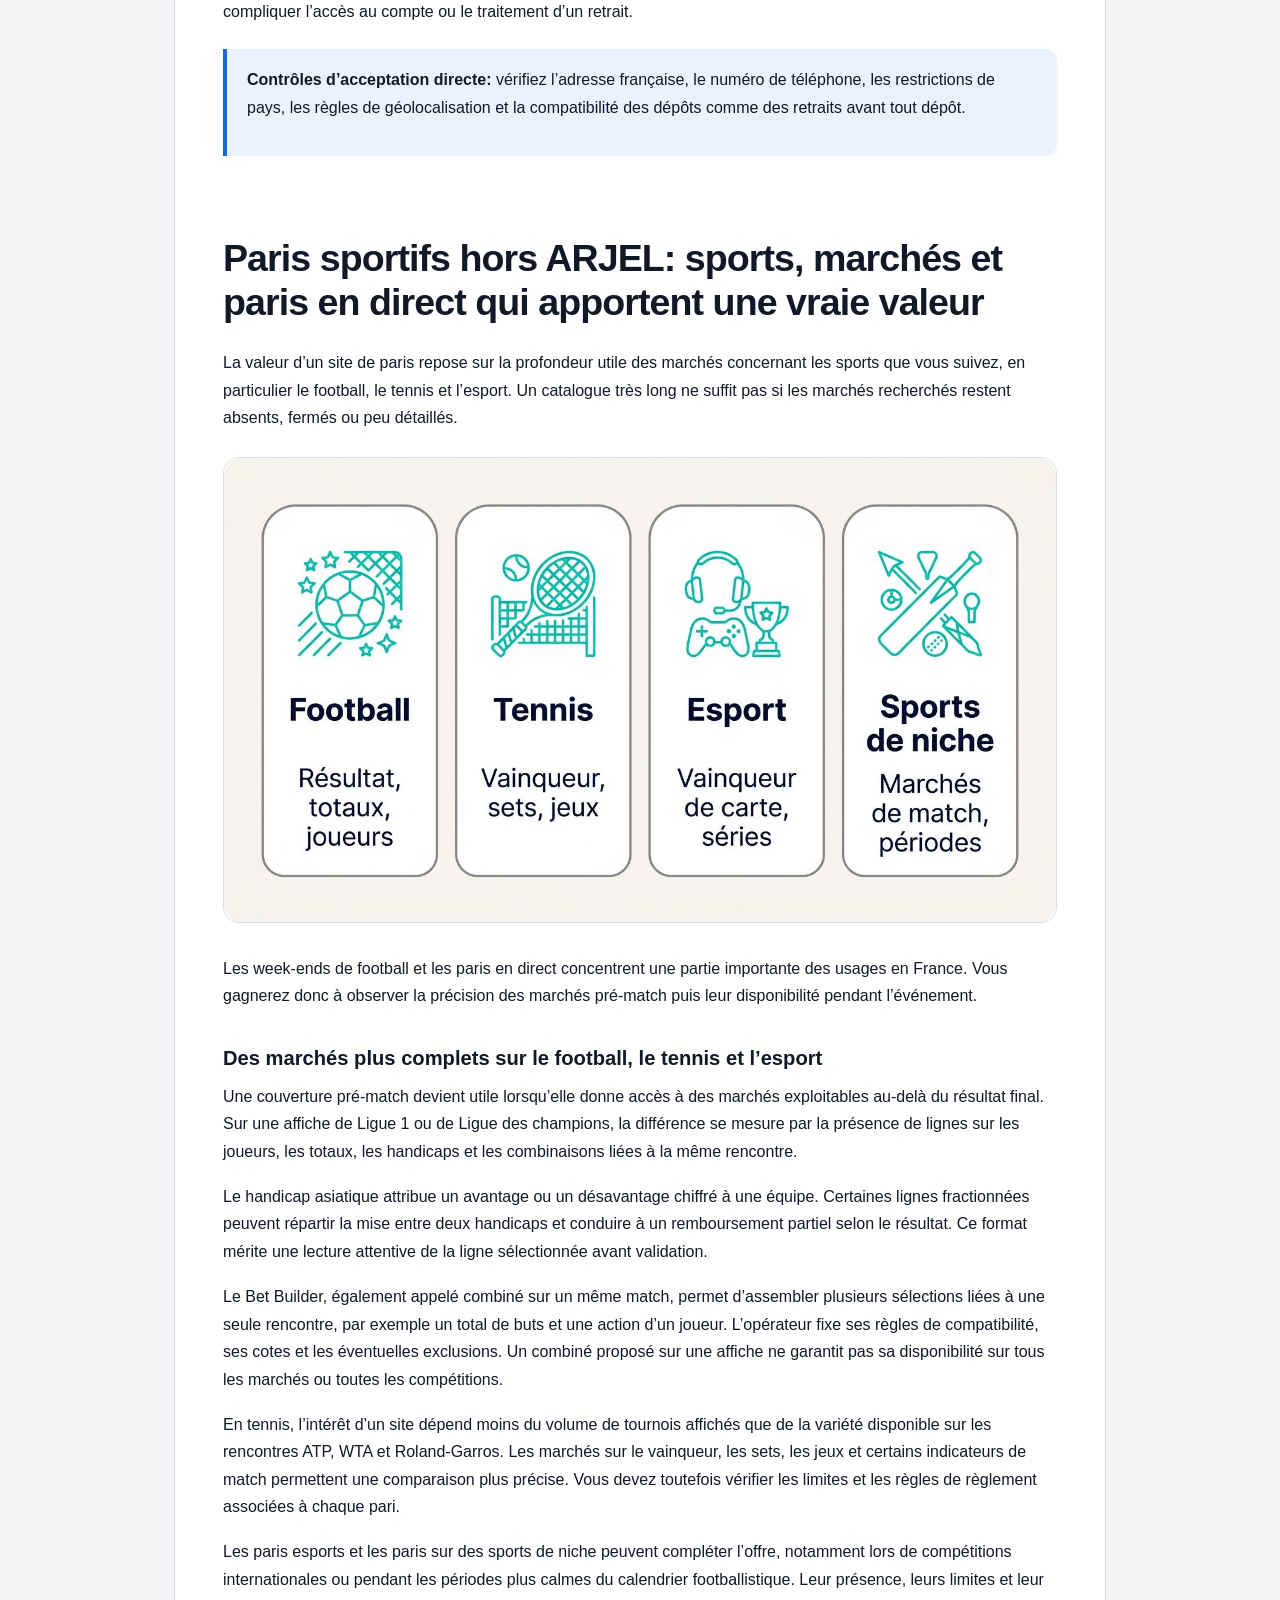
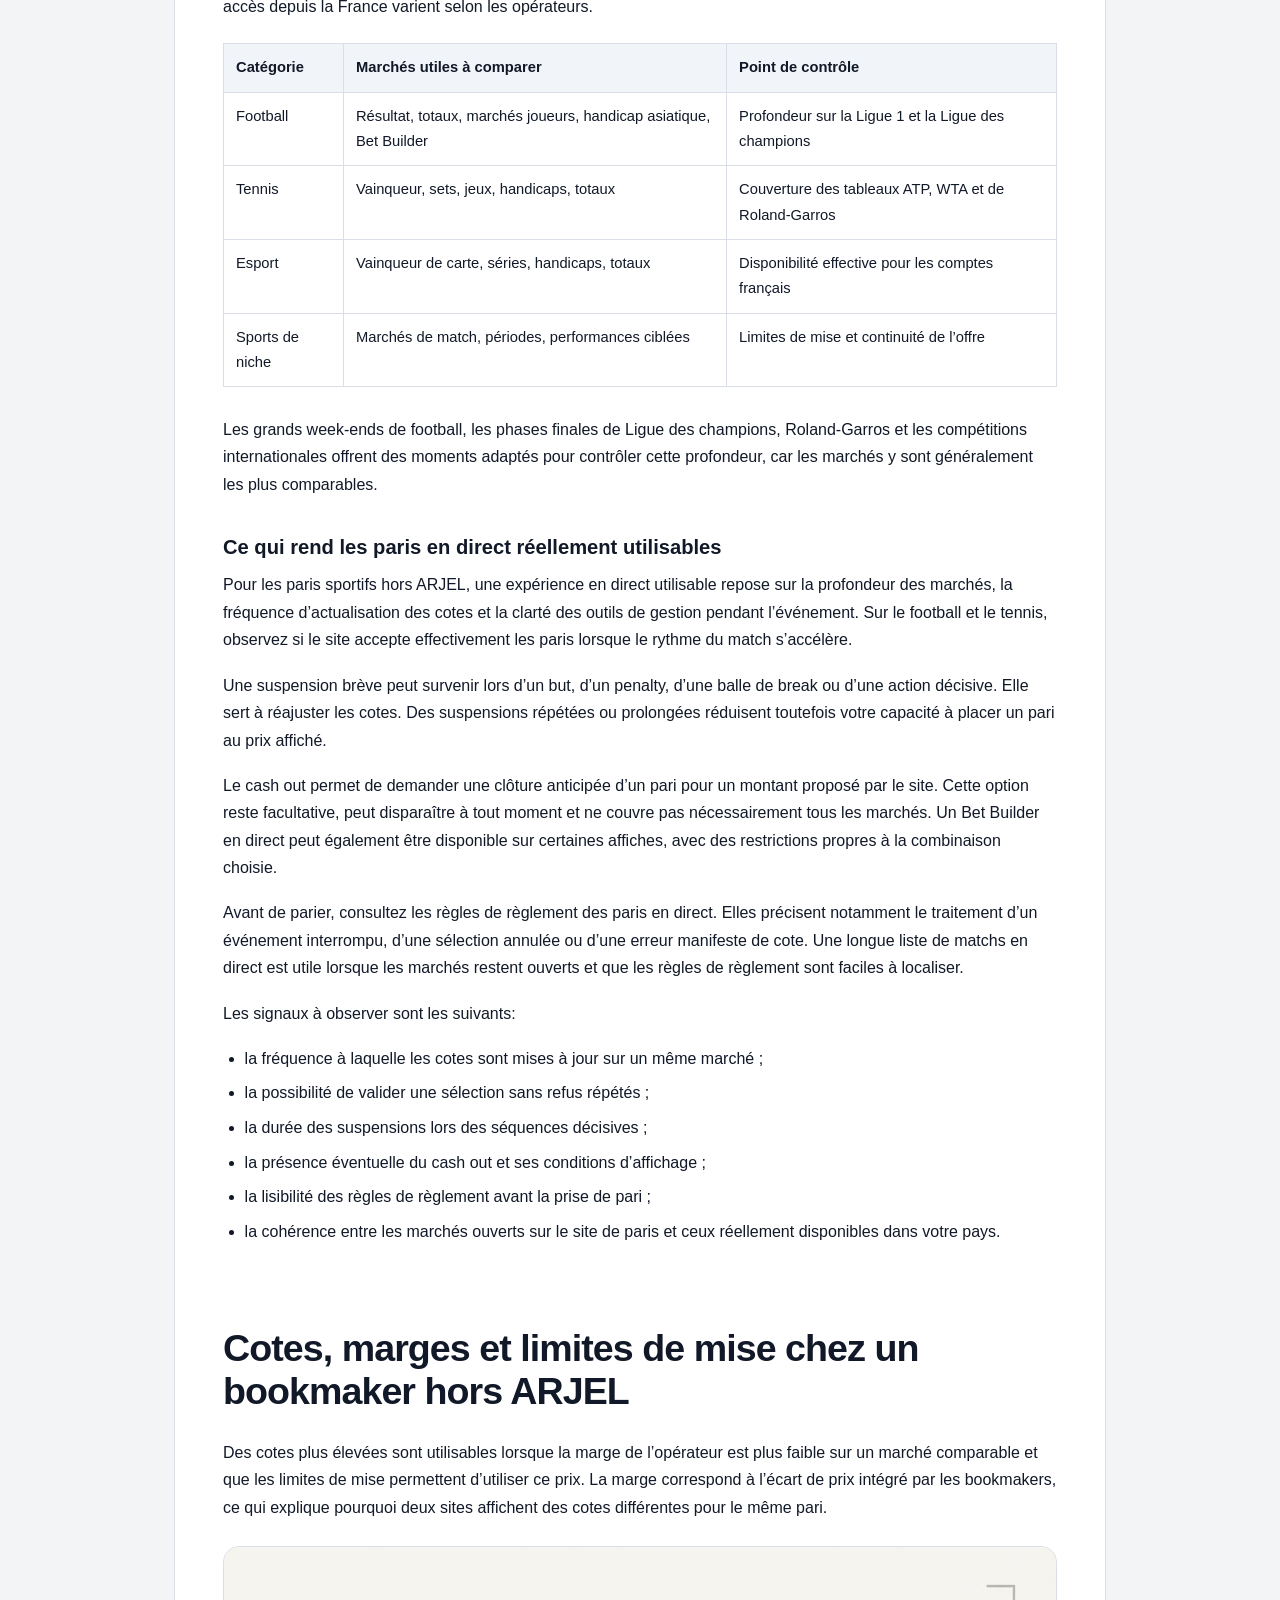
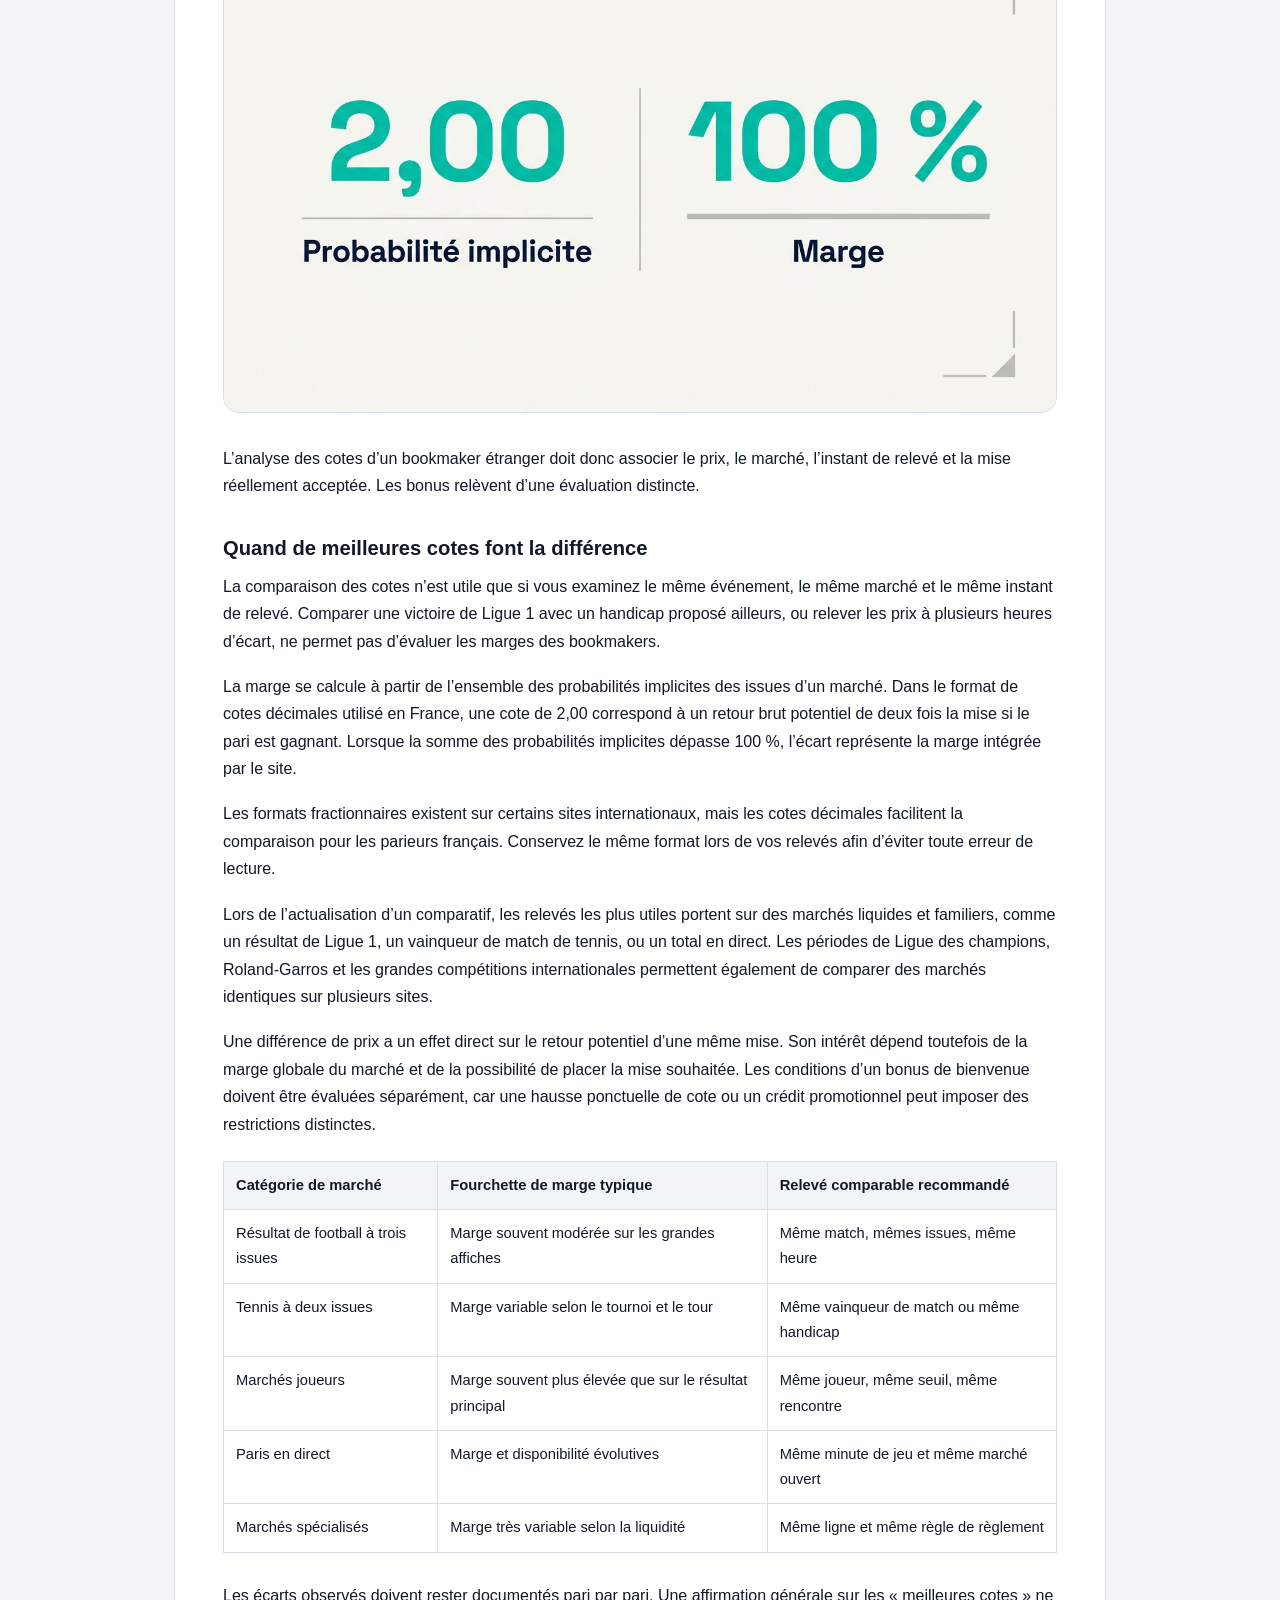
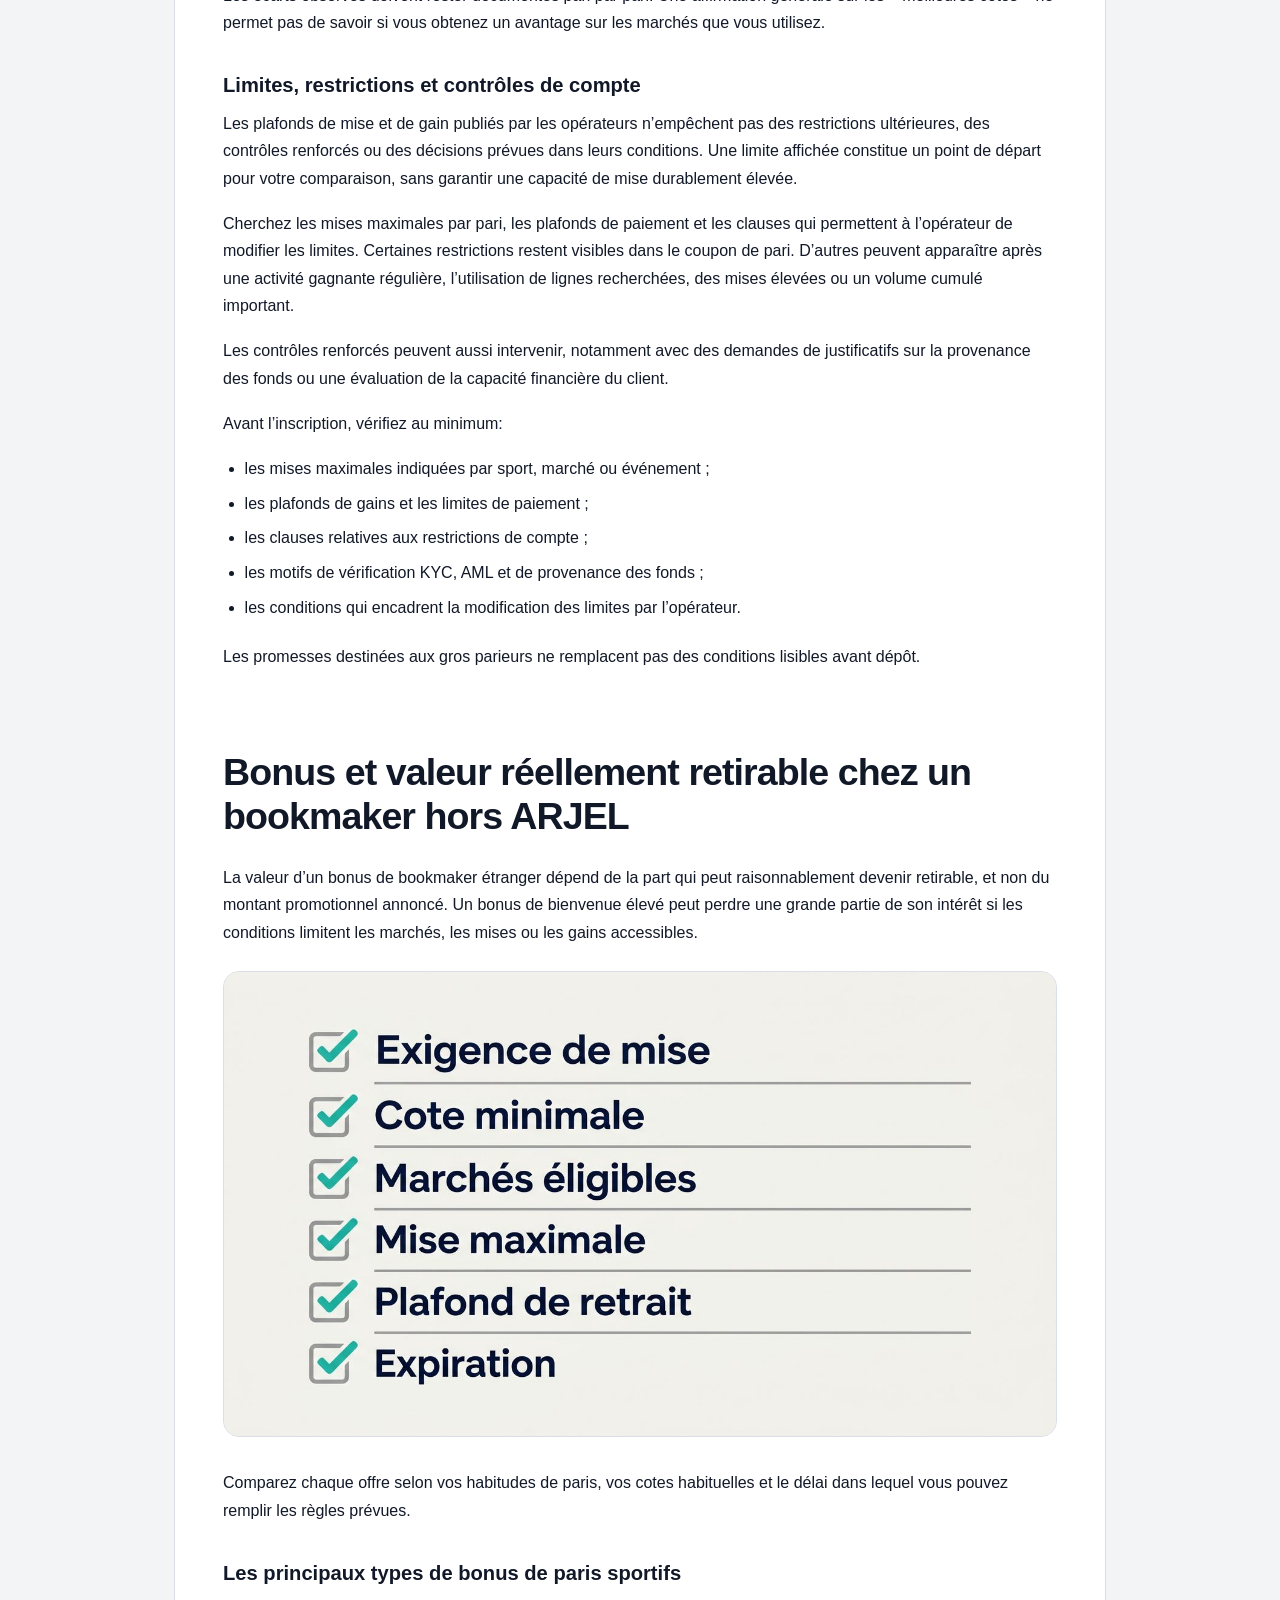
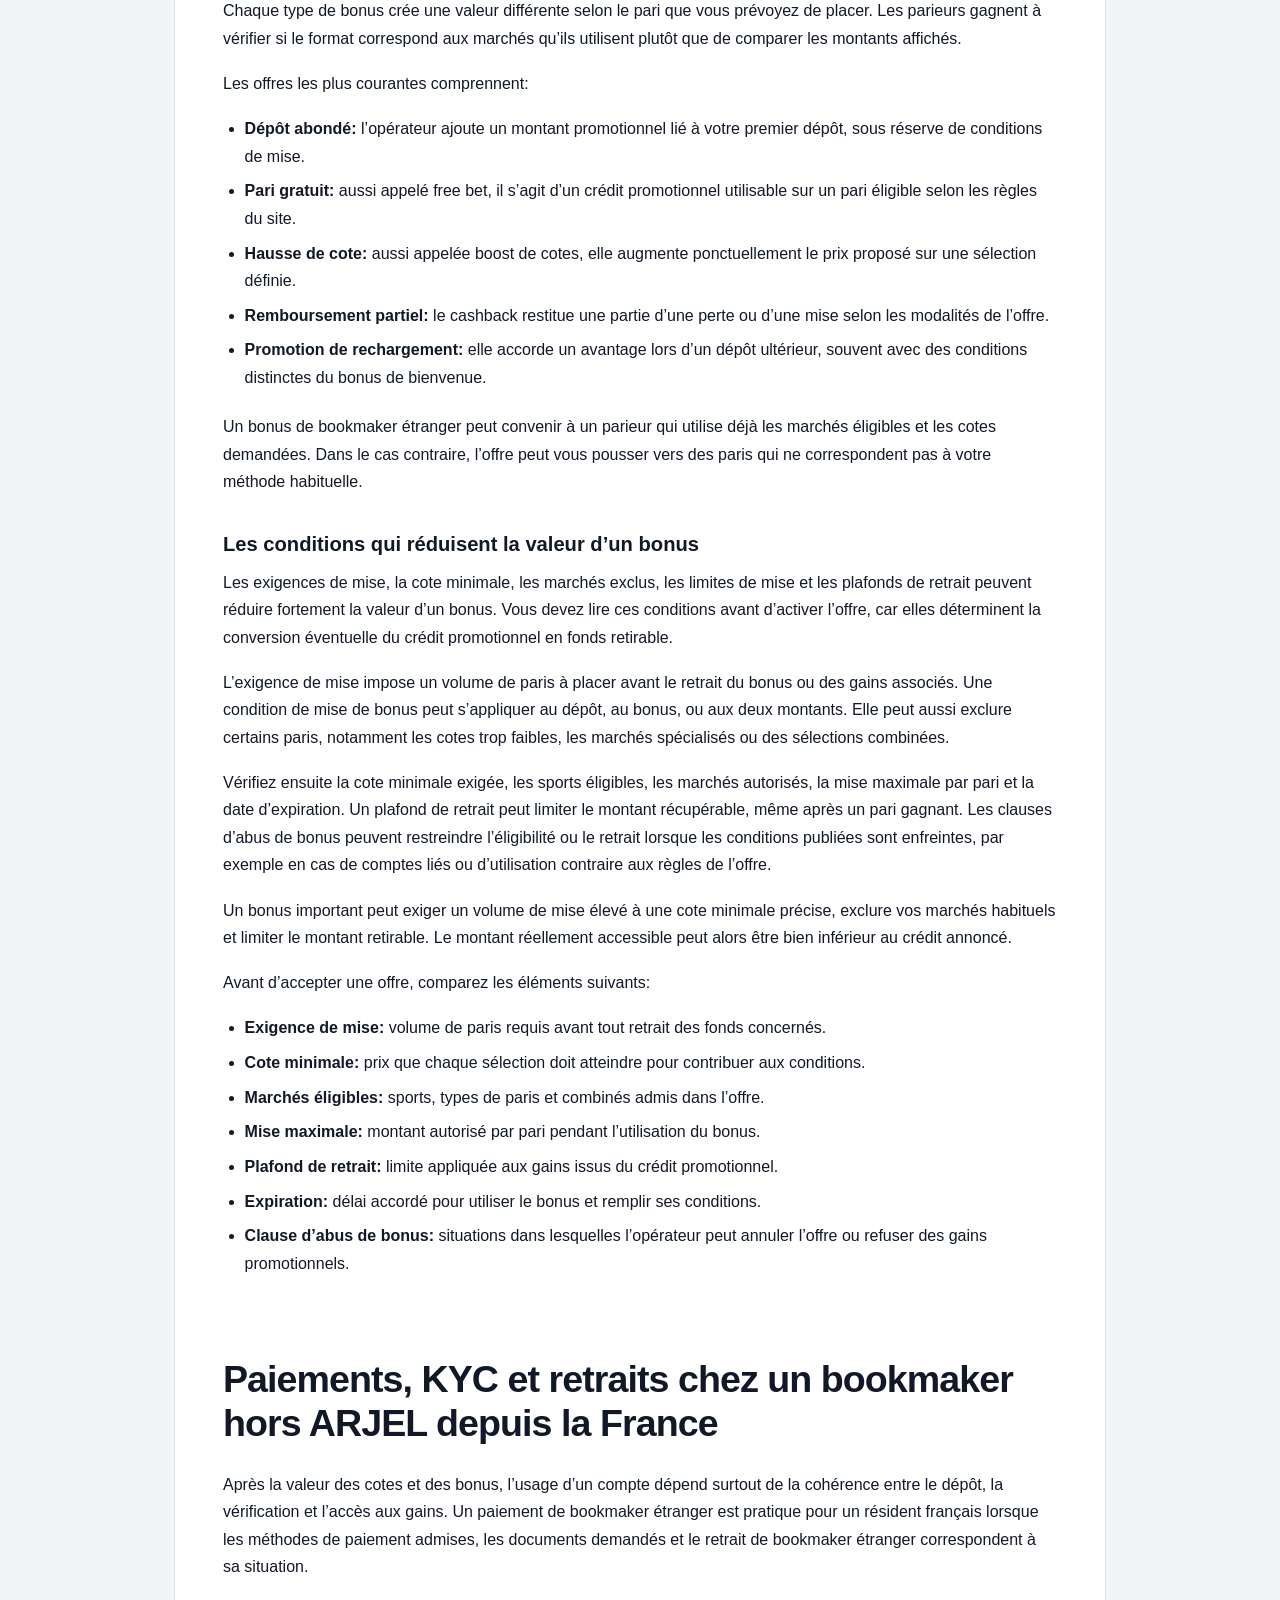
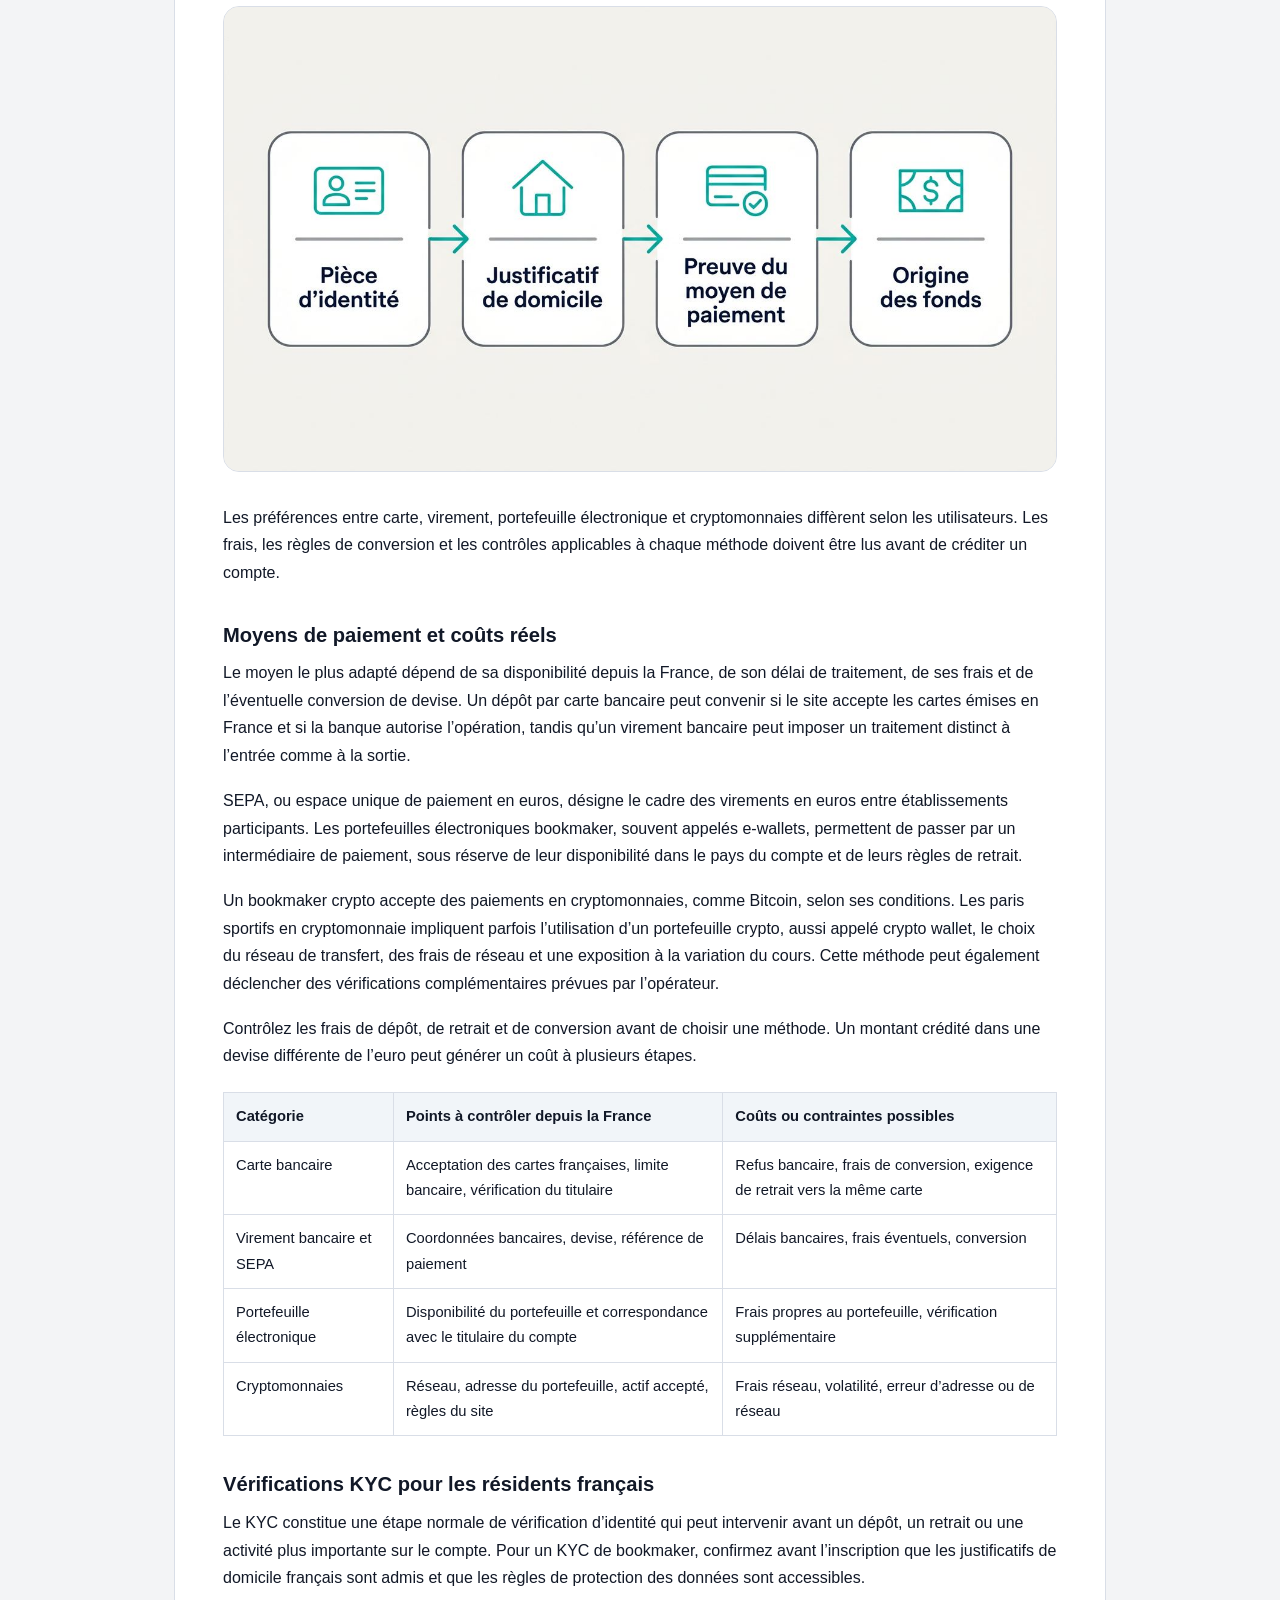
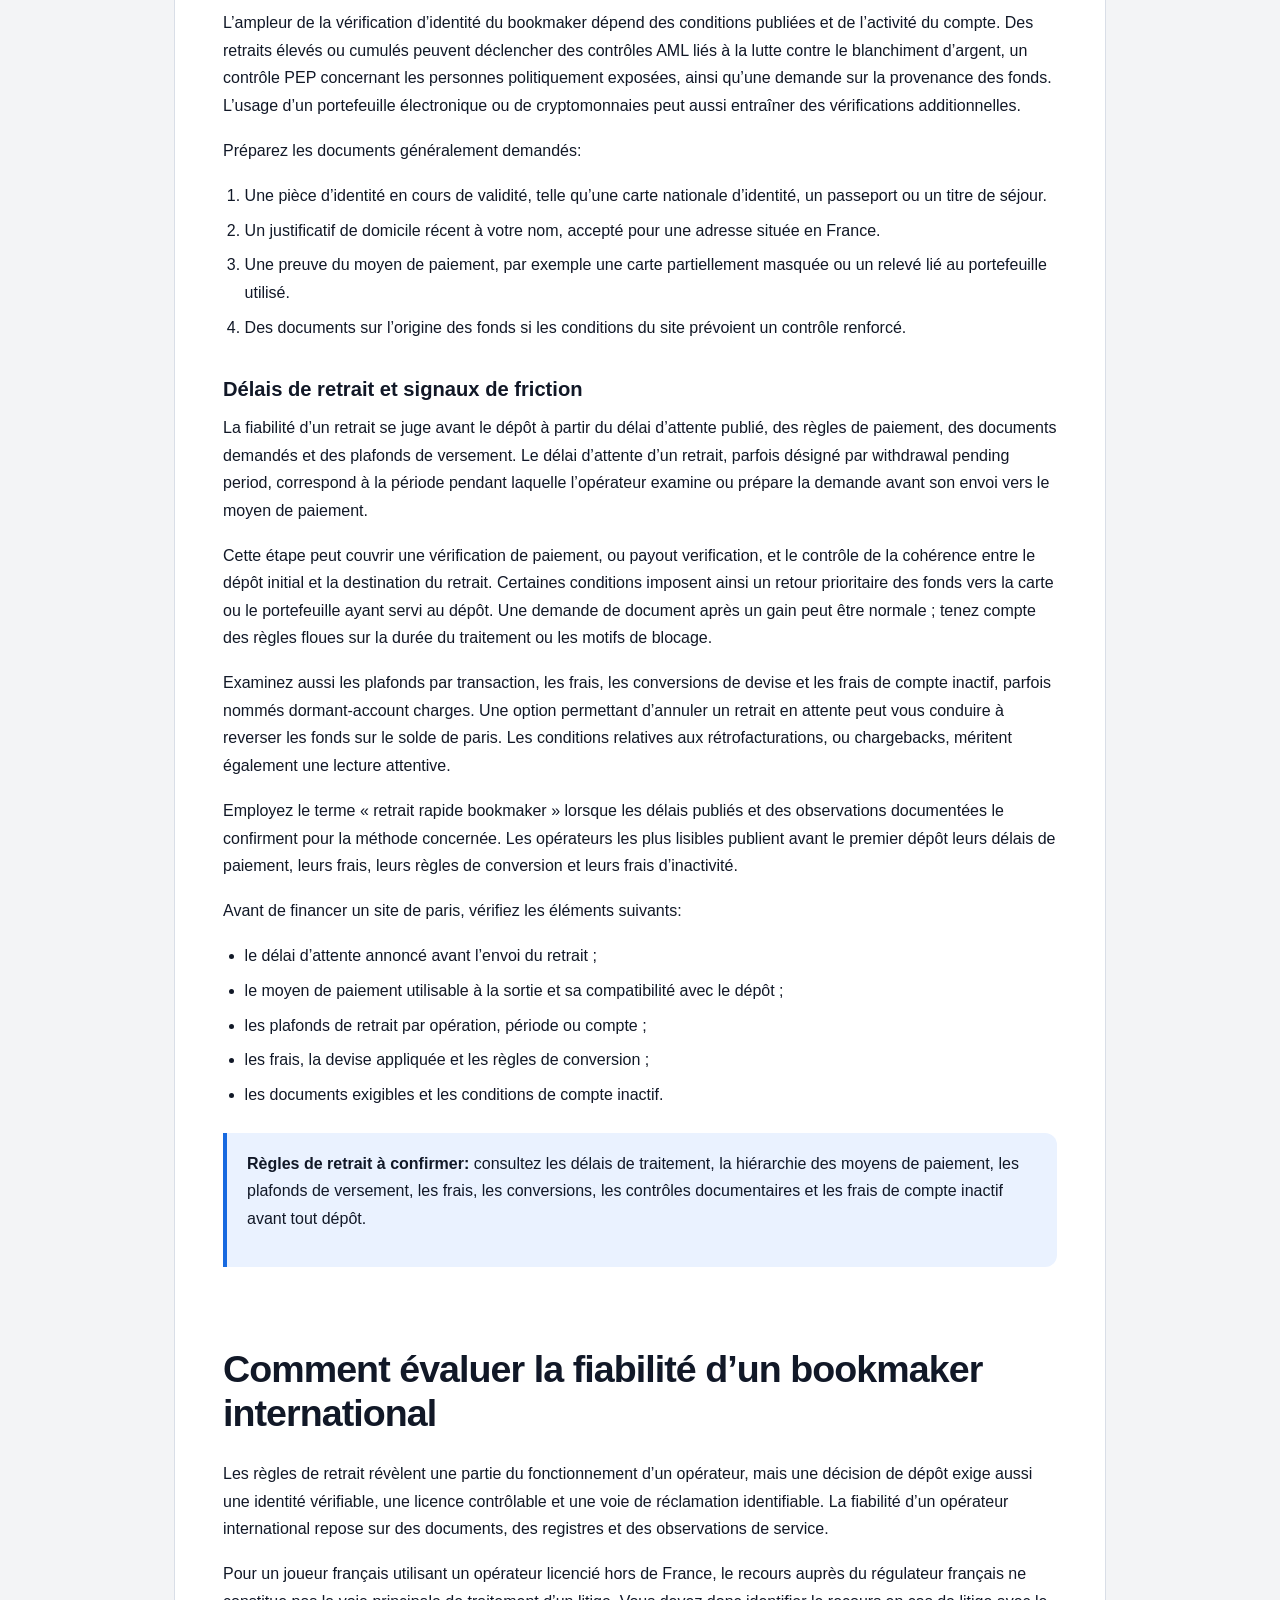
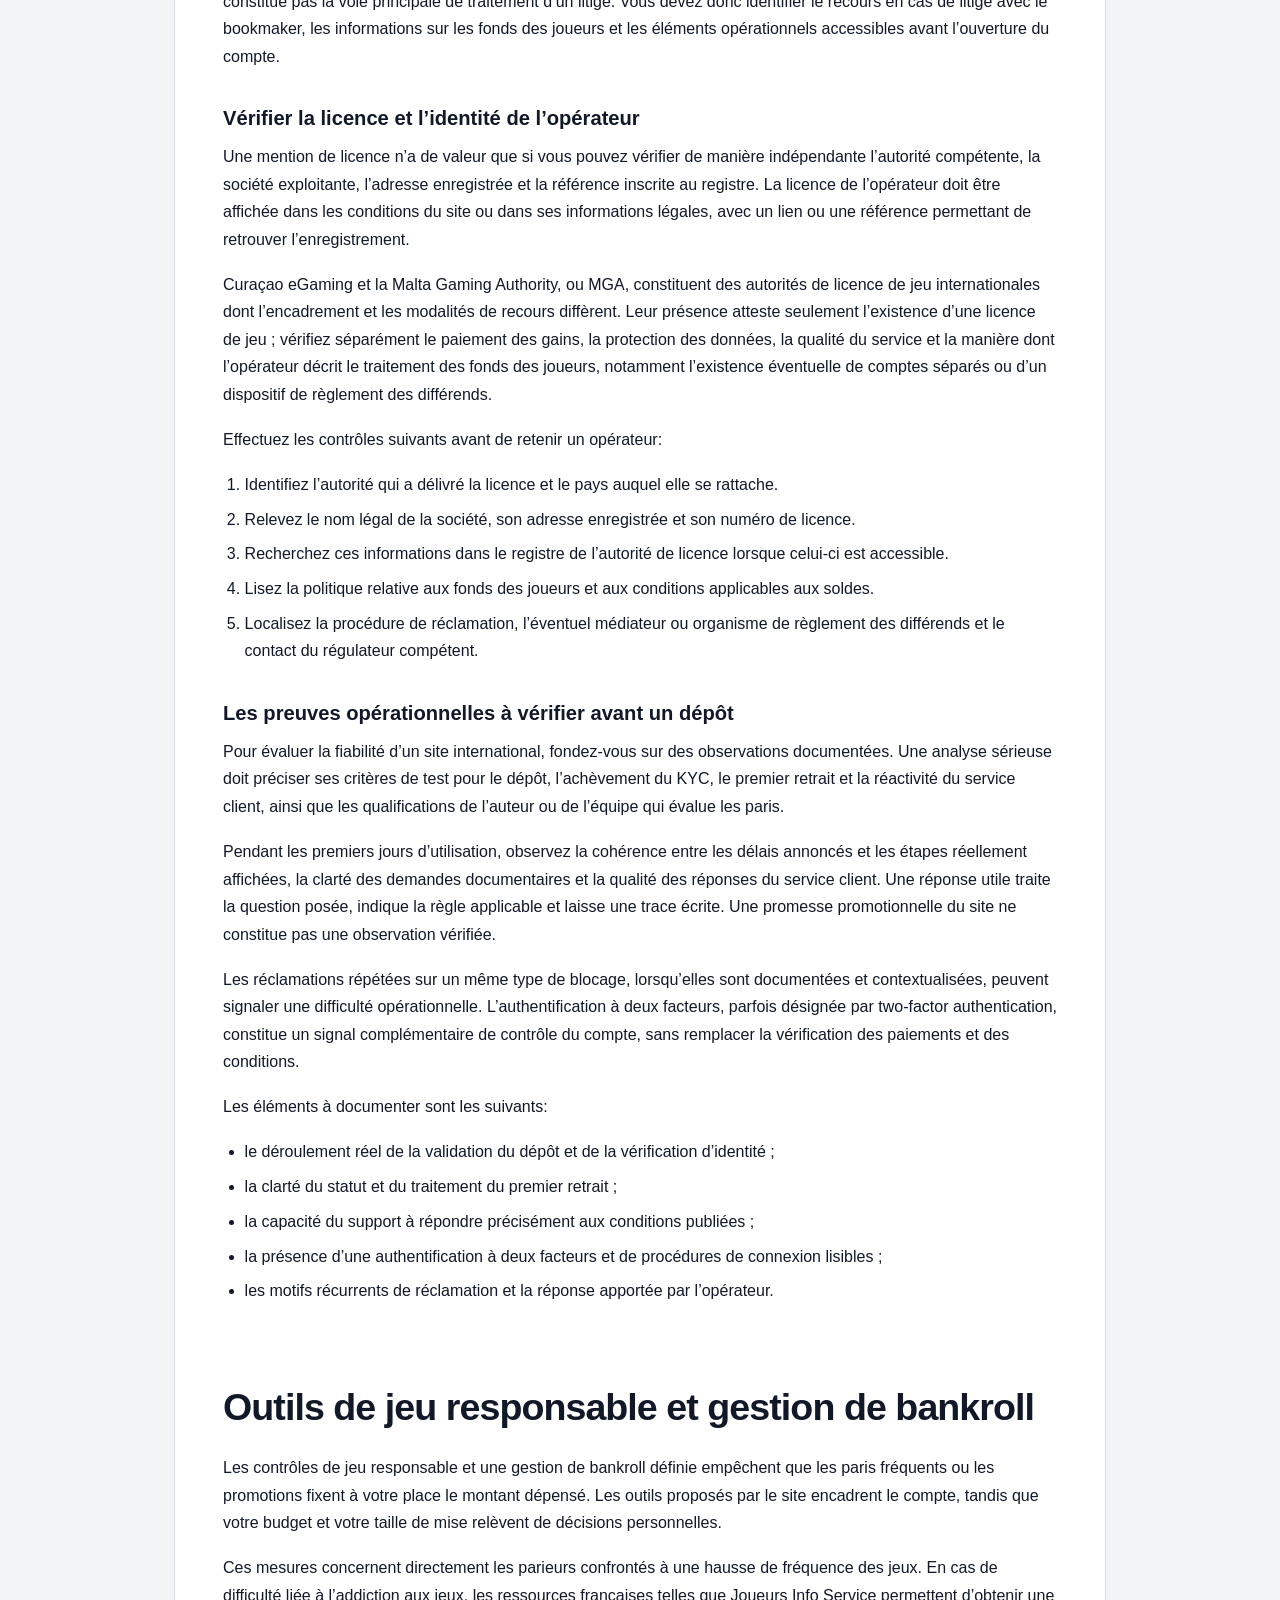
==== commit 0cd61c03: "Update index.html" ====
--- a/public/index.html
+++ b/public/index.html
@@ -50,7 +50,7 @@
 </div>
 </section>
 <h2 id="comprendre-les-sites-internationaux-et-les-sites-agrees-par-l-anj">Comprendre les sites internationaux et les sites agréés par l’ANJ</h2>
-<p>Un site de paris international exerce sous une licence située hors de France, alors qu’un site agréé par l’Autorité nationale des jeux, l’ANJ, est autorisé dans le cadre français. Cette différence de statut aide à interpréter l’offre d’un bookmaker non ANJ, les modalités d’accès au compte et les voies de recours disponibles pour les parieurs français. Elle permet aussi de comprendre ce que recouvre aujourd’hui l’expression bookmaker hors ARJEL.</p><figure class="article-image"><img alt="Comparaison entre opérateurs internationaux, opérateurs non ANJ et cadre français." decoding="async" fetchpriority="high" height="768" loading="eager" src="assets/images/bookmaker-hors-arjel-anj-france.jpg" width="1365"/></figure>
+<p><a href="https://casino.damscore.com/">Un site de paris international</a> exerce sous une licence située hors de France, alors qu’un site agréé par l’Autorité nationale des jeux, l’ANJ, est autorisé dans le cadre français. Cette différence de statut aide à interpréter l’offre d’un bookmaker non ANJ, les modalités d’accès au compte et les voies de recours disponibles pour les parieurs français. Elle permet aussi de comprendre ce que recouvre aujourd’hui l’expression bookmaker hors ARJEL.</p><figure class="article-image"><img alt="Comparaison entre opérateurs internationaux, opérateurs non ANJ et cadre français." decoding="async" fetchpriority="high" height="768" loading="eager" src="assets/images/bookmaker-hors-arjel-anj-france.jpg" width="1365"/></figure>
 <p>Les paris sportifs internationaux peuvent présenter des conditions d’utilisation distinctes. Vous devez donc distinguer la licence détenue par l’opérateur de son droit de proposer ses services sur le territoire français.</p>
 <h3 id="ce-qu-est-un-operateur-etranger">Ce qu’est un opérateur étranger</h3>
 <p>Un bookmaker étranger est un opérateur de paris titulaire d’une licence hors de France, dont le site peut accepter des résidents français selon ses propres critères d’éligibilité. Cette acceptation dépend de ses règles d’inscription, de pays, de géolocalisation et de paiement.</p>
